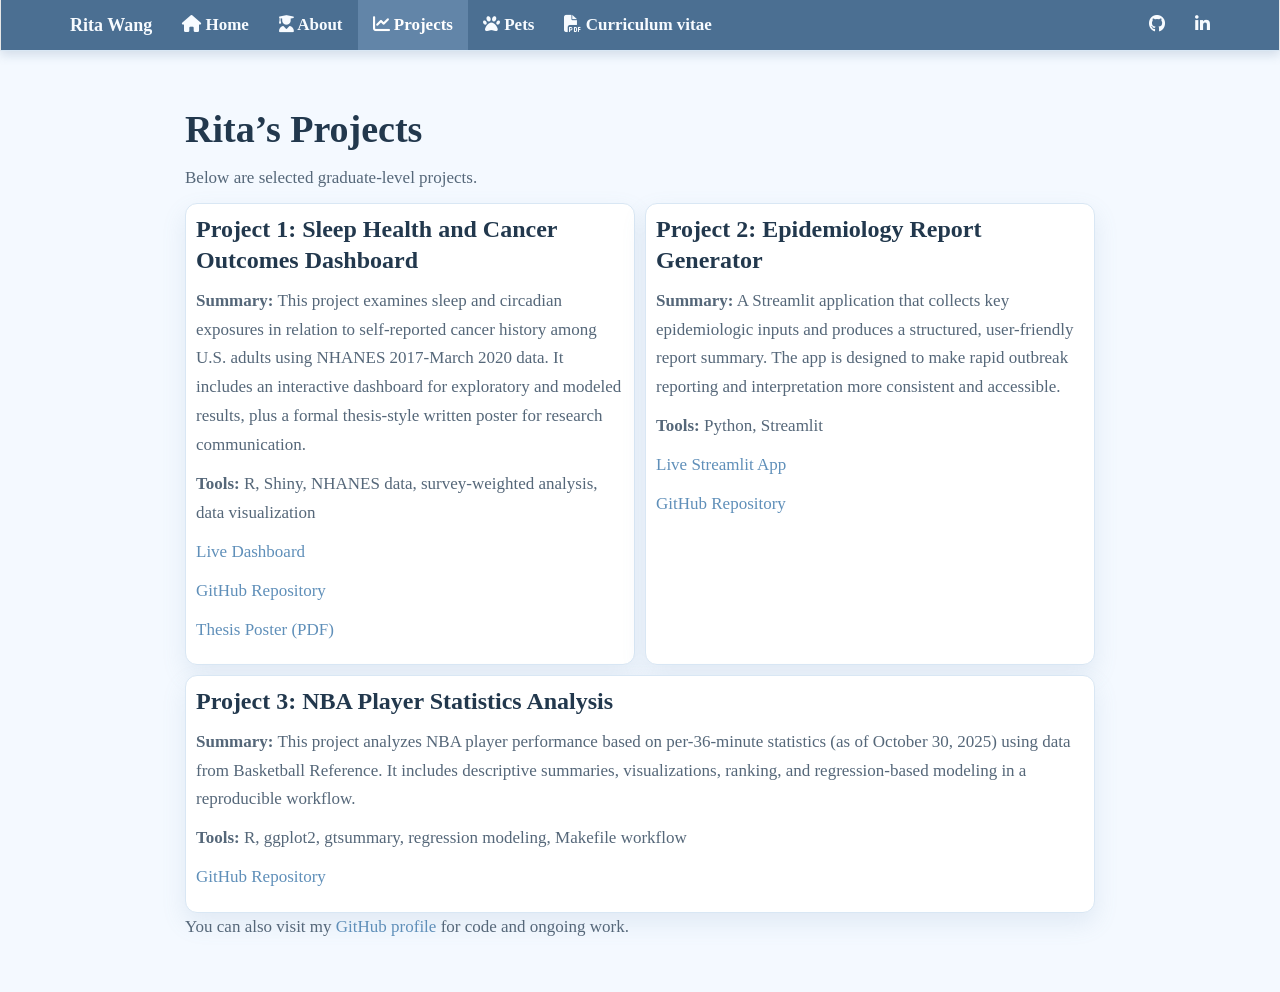
==== docs/projects.html @ 4a33305d "everything" ====
<!DOCTYPE html>

<html>

<head>

<meta charset="utf-8" />
<meta name="generator" content="pandoc" />
<meta http-equiv="X-UA-Compatible" content="IE=EDGE" />




<title>Rita’s Projects</title>

<script src="site_libs/header-attrs-2.31/header-attrs.js"></script>
<script src="site_libs/jquery-3.6.0/jquery-3.6.0.min.js"></script>
<meta name="viewport" content="width=device-width, initial-scale=1" />
<link href="site_libs/bootstrap-3.3.5/css/lumen.min.css" rel="stylesheet" />
<script src="site_libs/bootstrap-3.3.5/js/bootstrap.min.js"></script>
<script src="site_libs/bootstrap-3.3.5/shim/html5shiv.min.js"></script>
<script src="site_libs/bootstrap-3.3.5/shim/respond.min.js"></script>
<style>h1 {font-size: 34px;}
       h1.title {font-size: 38px;}
       h2 {font-size: 30px;}
       h3 {font-size: 24px;}
       h4 {font-size: 18px;}
       h5 {font-size: 16px;}
       h6 {font-size: 12px;}
       code {color: inherit; background-color: rgba(0, 0, 0, 0.04);}
       pre:not([class]) { background-color: white }</style>
<script src="site_libs/navigation-1.1/tabsets.js"></script>
<link href="site_libs/highlightjs-9.12.0/default.css" rel="stylesheet" />
<script src="site_libs/highlightjs-9.12.0/highlight.js"></script>
<link href="site_libs/font-awesome-6.5.2/css/all.min.css" rel="stylesheet" />
<link href="site_libs/font-awesome-6.5.2/css/v4-shims.min.css" rel="stylesheet" />
<link rel="icon" type="image/png" href="images/favicon.ico"/>

<style type="text/css">
  code{white-space: pre-wrap;}
  span.smallcaps{font-variant: small-caps;}
  span.underline{text-decoration: underline;}
  div.column{display: inline-block; vertical-align: top; width: 50%;}
  div.hanging-indent{margin-left: 1.5em; text-indent: -1.5em;}
  ul.task-list{list-style: none;}
    </style>

<style type="text/css">code{white-space: pre;}</style>
<script type="text/javascript">
if (window.hljs) {
  hljs.configure({languages: []});
  hljs.initHighlightingOnLoad();
  if (document.readyState && document.readyState === "complete") {
    window.setTimeout(function() { hljs.initHighlighting(); }, 0);
  }
}
</script>






<link rel="stylesheet" href="styles.css" type="text/css" />



<style type = "text/css">
.main-container {
  max-width: 940px;
  margin-left: auto;
  margin-right: auto;
}
img {
  max-width:100%;
}
.tabbed-pane {
  padding-top: 12px;
}
.html-widget {
  margin-bottom: 20px;
}
button.code-folding-btn:focus {
  outline: none;
}
summary {
  display: list-item;
}
details > summary > p:only-child {
  display: inline;
}
pre code {
  padding: 0;
}
</style>


<style type="text/css">
.dropdown-submenu {
  position: relative;
}
.dropdown-submenu>.dropdown-menu {
  top: 0;
  left: 100%;
  margin-top: -6px;
  margin-left: -1px;
  border-radius: 0 6px 6px 6px;
}
.dropdown-submenu:hover>.dropdown-menu {
  display: block;
}
.dropdown-submenu>a:after {
  display: block;
  content: " ";
  float: right;
  width: 0;
  height: 0;
  border-color: transparent;
  border-style: solid;
  border-width: 5px 0 5px 5px;
  border-left-color: #cccccc;
  margin-top: 5px;
  margin-right: -10px;
}
.dropdown-submenu:hover>a:after {
  border-left-color: #adb5bd;
}
.dropdown-submenu.pull-left {
  float: none;
}
.dropdown-submenu.pull-left>.dropdown-menu {
  left: -100%;
  margin-left: 10px;
  border-radius: 6px 0 6px 6px;
}
</style>

<script type="text/javascript">
// manage active state of menu based on current page
$(document).ready(function () {
  // active menu anchor
  href = window.location.pathname
  href = href.substr(href.lastIndexOf('/') + 1)
  if (href === "")
    href = "index.html";
  var menuAnchor = $('a[href="' + href + '"]');

  // mark the anchor link active (and if it's in a dropdown, also mark that active)
  var dropdown = menuAnchor.closest('li.dropdown');
  if (window.bootstrap) { // Bootstrap 4+
    menuAnchor.addClass('active');
    dropdown.find('> .dropdown-toggle').addClass('active');
  } else { // Bootstrap 3
    menuAnchor.parent().addClass('active');
    dropdown.addClass('active');
  }

  // Navbar adjustments
  var navHeight = $(".navbar").first().height() + 15;
  var style = document.createElement('style');
  var pt = "padding-top: " + navHeight + "px; ";
  var mt = "margin-top: -" + navHeight + "px; ";
  var css = "";
  // offset scroll position for anchor links (for fixed navbar)
  for (var i = 1; i <= 6; i++) {
    css += ".section h" + i + "{ " + pt + mt + "}\n";
  }
  style.innerHTML = "body {" + pt + "padding-bottom: 40px; }\n" + css;
  document.head.appendChild(style);
});
</script>

<!-- tabsets -->

<style type="text/css">
.tabset-dropdown > .nav-tabs {
  display: inline-table;
  max-height: 500px;
  min-height: 44px;
  overflow-y: auto;
  border: 1px solid #ddd;
  border-radius: 4px;
}

.tabset-dropdown > .nav-tabs > li.active:before, .tabset-dropdown > .nav-tabs.nav-tabs-open:before {
  content: "\e259";
  font-family: 'Glyphicons Halflings';
  display: inline-block;
  padding: 10px;
  border-right: 1px solid #ddd;
}

.tabset-dropdown > .nav-tabs.nav-tabs-open > li.active:before {
  content: "\e258";
  font-family: 'Glyphicons Halflings';
  border: none;
}

.tabset-dropdown > .nav-tabs > li.active {
  display: block;
}

.tabset-dropdown > .nav-tabs > li > a,
.tabset-dropdown > .nav-tabs > li > a:focus,
.tabset-dropdown > .nav-tabs > li > a:hover {
  border: none;
  display: inline-block;
  border-radius: 4px;
  background-color: transparent;
}

.tabset-dropdown > .nav-tabs.nav-tabs-open > li {
  display: block;
  float: none;
}

.tabset-dropdown > .nav-tabs > li {
  display: none;
}
</style>

<!-- code folding -->




</head>

<body>


<div class="container-fluid main-container">




<div class="navbar navbar-default  navbar-fixed-top" role="navigation">
  <div class="container">
    <div class="navbar-header">
      <button type="button" class="navbar-toggle collapsed" data-toggle="collapse" data-bs-toggle="collapse" data-target="#navbar" data-bs-target="#navbar">
        <span class="icon-bar"></span>
        <span class="icon-bar"></span>
        <span class="icon-bar"></span>
      </button>
      <a class="navbar-brand" href="index.html">Rita Wang</a>
    </div>
    <div id="navbar" class="navbar-collapse collapse">
      <ul class="nav navbar-nav">
        <li>
  <a href="index.html">
    <span class="fa fa-house"></span>
     
    Home
  </a>
</li>
<li>
  <a href="about.html">
    <span class="fa fa-user-graduate"></span>
     
    About
  </a>
</li>
<li>
  <a href="projects.html">
    <span class="fa fa-chart-line"></span>
     
    Projects
  </a>
</li>
<li>
  <a href="pets.html">
    <span class="fa fa-paw"></span>
     
    Pets
  </a>
</li>
<li>
  <a href="files/Resume.pdf">
    <span class="fa fa-file-pdf"></span>
     
    Curriculum vitae
  </a>
</li>
      </ul>
      <ul class="nav navbar-nav navbar-right">
        <li>
  <a href="https://github.com/ritawkward">
    <span class="fa fa-github"></span>
     
  </a>
</li>
<li>
  <a href="https://www.linkedin.com/in/tianran-wang-764908184/">
    <span class="fa fa-linkedin"></span>
     
  </a>
</li>
      </ul>
    </div><!--/.nav-collapse -->
  </div><!--/.container -->
</div><!--/.navbar -->

<div id="header">



<h1 class="title toc-ignore">Rita’s Projects</h1>

</div>


<p>Below are selected graduate-level projects.</p>
<div class="project-grid">
<div class="project-card">
<h3>
Project 1: Sleep Health and Cancer Outcomes Dashboard
</h3>
<p>
<strong>Summary:</strong> This project examines sleep and circadian
exposures in relation to self-reported cancer history among U.S. adults
using NHANES 2017-March 2020 data. It includes an interactive dashboard
for exploratory and modeled results, plus a formal thesis-style written
poster for research communication.
</p>
<p>
<strong>Tools:</strong> R, Shiny, NHANES data, survey-weighted analysis,
data visualization
</p>
<p>
<a href="https://ritawkward.shinyapps.io/data555-thesis-dashboard/" target="_blank">Live
Dashboard</a>
</p>
<p>
<a href="https://github.com/ritawkward/data555-thesis-shiny-dashboard" target="_blank">GitHub
Repository</a>
</p>
<p>
<a href="files/poster.pdf" target="_blank">Thesis Poster (PDF)</a>
</p>
</div>
<div class="project-card">
<h3>
Project 2: Epidemiology Report Generator
</h3>
<p>
<strong>Summary:</strong> A Streamlit application that collects key
epidemiologic inputs and produces a structured, user-friendly report
summary. The app is designed to make rapid outbreak reporting and
interpretation more consistent and accessible.
</p>
<p>
<strong>Tools:</strong> Python, Streamlit
</p>
<p>
<a href="https://rita-epidemiology-report.streamlit.app/" target="_blank">Live
Streamlit App</a>
</p>
<p>
<a href="https://github.com/ritawkward/BIOS584" target="_blank">GitHub
Repository</a>
</p>
</div>
<div class="project-card project-card-wide">
<h3>
Project 3: NBA Player Statistics Analysis
</h3>
<p>
<strong>Summary:</strong> This project analyzes NBA player performance
based on per-36-minute statistics (as of October 30, 2025) using data
from Basketball Reference. It includes descriptive summaries,
visualizations, ranking, and regression-based modeling in a reproducible
workflow.
</p>
<p>
<strong>Tools:</strong> R, ggplot2, gtsummary, regression modeling,
Makefile workflow
</p>
<p>
<a href="https://github.com/ritawkward/data550-midterm-project" target="_blank">GitHub
Repository</a>
</p>
</div>
</div>
<p>You can also visit my <a href="https://github.com/ritawkward">GitHub
profile</a> for code and ongoing work.</p>




</div>

<script>

// add bootstrap table styles to pandoc tables
function bootstrapStylePandocTables() {
  $('tr.odd').parent('tbody').parent('table').addClass('table table-condensed');
}
$(document).ready(function () {
  bootstrapStylePandocTables();
});


</script>

<!-- tabsets -->

<script>
$(document).ready(function () {
  window.buildTabsets("TOC");
});

$(document).ready(function () {
  $('.tabset-dropdown > .nav-tabs > li').click(function () {
    $(this).parent().toggleClass('nav-tabs-open');
  });
});
</script>

<!-- code folding -->


<!-- dynamically load mathjax for compatibility with self-contained -->
<script>
  (function () {
    var script = document.createElement("script");
    script.type = "text/javascript";
    script.src  = "https://mathjax.rstudio.com/latest/MathJax.js?config=TeX-AMS-MML_HTMLorMML";
    document.getElementsByTagName("head")[0].appendChild(script);
  })();
</script>

</body>
</html>
---- docs/site_libs/bootstrap-3.3.5/css/lumen.min.css ----
@font-face {
  font-family: 'Source Sans Pro';
  font-style: normal;
  font-weight: 300;
  src: url(fonts/SourceSansProLight.ttf) format('truetype');
}
@font-face {
  font-family: 'Source Sans Pro';
  font-style: normal;
  font-weight: 400;
  src: url(fonts/SourceSansPro.ttf) format('truetype');
}
@font-face {
  font-family: 'Source Sans Pro';
  font-style: normal;
  font-weight: 700;
  src: url(fonts/SourceSansProBold.ttf) format('truetype');
}

@font-face {
  font-family: 'Source Sans Pro';
  font-style: italic;
  font-weight: 400;
  src: url(fonts/SourceSansProItalic.ttf) format('truetype');
}

/*
 * bootswatch v3.3.6
 * Homepage: http://bootswatch.com
 * Copyright 2012-2015 Thomas Park
 * Licensed under MIT
 * Based on Bootstrap
*//*!
 * Bootstrap v3.3.6 (http://getbootstrap.com)
 * Copyright 2011-2015 Twitter, Inc.
 * Licensed under MIT (https://github.com/twbs/bootstrap/blob/master/LICENSE)
 *//*! normalize.css v3.0.3 | MIT License | github.com/necolas/normalize.css */html{font-family:sans-serif;-ms-text-size-adjust:100%;-webkit-text-size-adjust:100%}body{margin:0}article,aside,details,figcaption,figure,footer,header,hgroup,main,menu,nav,section,summary{display:block}audio,canvas,progress,video{display:inline-block;vertical-align:baseline}audio:not([controls]){display:none;height:0}[hidden],template{display:none}a{background-color:transparent}a:active,a:hover{outline:0}abbr[title]{border-bottom:1px dotted}b,strong{font-weight:bold}dfn{font-style:italic}h1{font-size:2em;margin:0.67em 0}mark{background:#ff0;color:#000}small{font-size:80%}sub,sup{font-size:75%;line-height:0;position:relative;vertical-align:baseline}sup{top:-0.5em}sub{bottom:-0.25em}img{border:0}svg:not(:root){overflow:hidden}figure{margin:1em 40px}hr{-webkit-box-sizing:content-box;-moz-box-sizing:content-box;box-sizing:content-box;height:0}pre{overflow:auto}code,kbd,pre,samp{font-family:monospace, monospace;font-size:1em}button,input,optgroup,select,textarea{color:inherit;font:inherit;margin:0}button{overflow:visible}button,select{text-transform:none}button,html input[type="button"],input[type="reset"],input[type="submit"]{-webkit-appearance:button;cursor:pointer}button[disabled],html input[disabled]{cursor:default}button::-moz-focus-inner,input::-moz-focus-inner{border:0;padding:0}input{line-height:normal}input[type="checkbox"],input[type="radio"]{-webkit-box-sizing:border-box;-moz-box-sizing:border-box;box-sizing:border-box;padding:0}input[type="number"]::-webkit-inner-spin-button,input[type="number"]::-webkit-outer-spin-button{height:auto}input[type="search"]{-webkit-appearance:textfield;-webkit-box-sizing:content-box;-moz-box-sizing:content-box;box-sizing:content-box}input[type="search"]::-webkit-search-cancel-button,input[type="search"]::-webkit-search-decoration{-webkit-appearance:none}fieldset{border:1px solid #c0c0c0;margin:0 2px;padding:0.35em 0.625em 0.75em}legend{border:0;padding:0}textarea{overflow:auto}optgroup{font-weight:bold}table{border-collapse:collapse;border-spacing:0}td,th{padding:0}/*! Source: https://github.com/h5bp/html5-boilerplate/blob/master/src/css/main.css */@media print{*,*:before,*:after{background:transparent !important;color:#000 !important;-webkit-box-shadow:none !important;box-shadow:none !important;text-shadow:none !important}a,a:visited{text-decoration:underline}a[href]:after{content:" (" attr(href) ")"}abbr[title]:after{content:" (" attr(title) ")"}a[href^="#"]:after,a[href^="javascript:"]:after{content:""}pre,blockquote{border:1px solid #999;page-break-inside:avoid}thead{display:table-header-group}tr,img{page-break-inside:avoid}img{max-width:100% !important}p,h2,h3{orphans:3;widows:3}h2,h3{page-break-after:avoid}.navbar{display:none}.btn>.caret,.dropup>.btn>.caret{border-top-color:#000 !important}.label{border:1px solid #000}.table{border-collapse:collapse !important}.table td,.table th{background-color:#fff !important}.table-bordered th,.table-bordered td{border:1px solid #ddd !important}}@font-face{font-family:'Glyphicons Halflings';src:url('../fonts/glyphicons-halflings-regular.eot');src:url('../fonts/glyphicons-halflings-regular.eot?#iefix') format('embedded-opentype'),url('../fonts/glyphicons-halflings-regular.woff') format('woff'),url('../fonts/glyphicons-halflings-regular.ttf') format('truetype'),url('../fonts/glyphicons-halflings-regular.svg#glyphicons_halflingsregular') format('svg')}.glyphicon{position:relative;top:1px;display:inline-block;font-family:'Glyphicons Halflings';font-style:normal;font-weight:normal;line-height:1;-webkit-font-smoothing:antialiased;-moz-osx-font-smoothing:grayscale}.glyphicon-asterisk:before{content:"\002a"}.glyphicon-plus:before{content:"\002b"}.glyphicon-euro:before,.glyphicon-eur:before{content:"\20ac"}.glyphicon-minus:before{content:"\2212"}.glyphicon-cloud:before{content:"\2601"}.glyphicon-envelope:before{content:"\2709"}.glyphicon-pencil:before{content:"\270f"}.glyphicon-glass:before{content:"\e001"}.glyphicon-music:before{content:"\e002"}.glyphicon-search:before{content:"\e003"}.glyphicon-heart:before{content:"\e005"}.glyphicon-star:before{content:"\e006"}.glyphicon-star-empty:before{content:"\e007"}.glyphicon-user:before{content:"\e008"}.glyphicon-film:before{content:"\e009"}.glyphicon-th-large:before{content:"\e010"}.glyphicon-th:before{content:"\e011"}.glyphicon-th-list:before{content:"\e012"}.glyphicon-ok:before{content:"\e013"}.glyphicon-remove:before{content:"\e014"}.glyphicon-zoom-in:before{content:"\e015"}.glyphicon-zoom-out:before{content:"\e016"}.glyphicon-off:before{content:"\e017"}.glyphicon-signal:before{content:"\e018"}.glyphicon-cog:before{content:"\e019"}.glyphicon-trash:before{content:"\e020"}.glyphicon-home:before{content:"\e021"}.glyphicon-file:before{content:"\e022"}.glyphicon-time:before{content:"\e023"}.glyphicon-road:before{content:"\e024"}.glyphicon-download-alt:before{content:"\e025"}.glyphicon-download:before{content:"\e026"}.glyphicon-upload:before{content:"\e027"}.glyphicon-inbox:before{content:"\e028"}.glyphicon-play-circle:before{content:"\e029"}.glyphicon-repeat:before{content:"\e030"}.glyphicon-refresh:before{content:"\e031"}.glyphicon-list-alt:before{content:"\e032"}.glyphicon-lock:before{content:"\e033"}.glyphicon-flag:before{content:"\e034"}.glyphicon-headphones:before{content:"\e035"}.glyphicon-volume-off:before{content:"\e036"}.glyphicon-volume-down:before{content:"\e037"}.glyphicon-volume-up:before{content:"\e038"}.glyphicon-qrcode:before{content:"\e039"}.glyphicon-barcode:before{content:"\e040"}.glyphicon-tag:before{content:"\e041"}.glyphicon-tags:before{content:"\e042"}.glyphicon-book:before{content:"\e043"}.glyphicon-bookmark:before{content:"\e044"}.glyphicon-print:before{content:"\e045"}.glyphicon-camera:before{content:"\e046"}.glyphicon-font:before{content:"\e047"}.glyphicon-bold:before{content:"\e048"}.glyphicon-italic:before{content:"\e049"}.glyphicon-text-height:before{content:"\e050"}.glyphicon-text-width:before{content:"\e051"}.glyphicon-align-left:before{content:"\e052"}.glyphicon-align-center:before{content:"\e053"}.glyphicon-align-right:before{content:"\e054"}.glyphicon-align-justify:before{content:"\e055"}.glyphicon-list:before{content:"\e056"}.glyphicon-indent-left:before{content:"\e057"}.glyphicon-indent-right:before{content:"\e058"}.glyphicon-facetime-video:before{content:"\e059"}.glyphicon-picture:before{content:"\e060"}.glyphicon-map-marker:before{content:"\e062"}.glyphicon-adjust:before{content:"\e063"}.glyphicon-tint:before{content:"\e064"}.glyphicon-edit:before{content:"\e065"}.glyphicon-share:before{content:"\e066"}.glyphicon-check:before{content:"\e067"}.glyphicon-move:before{content:"\e068"}.glyphicon-step-backward:before{content:"\e069"}.glyphicon-fast-backward:before{content:"\e070"}.glyphicon-backward:before{content:"\e071"}.glyphicon-play:before{content:"\e072"}.glyphicon-pause:before{content:"\e073"}.glyphicon-stop:before{content:"\e074"}.glyphicon-forward:before{content:"\e075"}.glyphicon-fast-forward:before{content:"\e076"}.glyphicon-step-forward:before{content:"\e077"}.glyphicon-eject:before{content:"\e078"}.glyphicon-chevron-left:before{content:"\e079"}.glyphicon-chevron-right:before{content:"\e080"}.glyphicon-plus-sign:before{content:"\e081"}.glyphicon-minus-sign:before{content:"\e082"}.glyphicon-remove-sign:before{content:"\e083"}.glyphicon-ok-sign:before{content:"\e084"}.glyphicon-question-sign:before{content:"\e085"}.glyphicon-info-sign:before{content:"\e086"}.glyphicon-screenshot:before{content:"\e087"}.glyphicon-remove-circle:before{content:"\e088"}.glyphicon-ok-circle:before{content:"\e089"}.glyphicon-ban-circle:before{content:"\e090"}.glyphicon-arrow-left:before{content:"\e091"}.glyphicon-arrow-right:before{content:"\e092"}.glyphicon-arrow-up:before{content:"\e093"}.glyphicon-arrow-down:before{content:"\e094"}.glyphicon-share-alt:before{content:"\e095"}.glyphicon-resize-full:before{content:"\e096"}.glyphicon-resize-small:before{content:"\e097"}.glyphicon-exclamation-sign:before{content:"\e101"}.glyphicon-gift:before{content:"\e102"}.glyphicon-leaf:before{content:"\e103"}.glyphicon-fire:before{content:"\e104"}.glyphicon-eye-open:before{content:"\e105"}.glyphicon-eye-close:before{content:"\e106"}.glyphicon-warning-sign:before{content:"\e107"}.glyphicon-plane:before{content:"\e108"}.glyphicon-calendar:before{content:"\e109"}.glyphicon-random:before{content:"\e110"}.glyphicon-comment:before{content:"\e111"}.glyphicon-magnet:before{content:"\e112"}.glyphicon-chevron-up:before{content:"\e113"}.glyphicon-chevron-down:before{content:"\e114"}.glyphicon-retweet:before{content:"\e115"}.glyphicon-shopping-cart:before{content:"\e116"}.glyphicon-folder-close:before{content:"\e117"}.glyphicon-folder-open:before{content:"\e118"}.glyphicon-resize-vertical:before{content:"\e119"}.glyphicon-resize-horizontal:before{content:"\e120"}.glyphicon-hdd:before{content:"\e121"}.glyphicon-bullhorn:before{content:"\e122"}.glyphicon-bell:before{content:"\e123"}.glyphicon-certificate:before{content:"\e124"}.glyphicon-thumbs-up:before{content:"\e125"}.glyphicon-thumbs-down:before{content:"\e126"}.glyphicon-hand-right:before{content:"\e127"}.glyphicon-hand-left:before{content:"\e128"}.glyphicon-hand-up:before{content:"\e129"}.glyphicon-hand-down:before{content:"\e130"}.glyphicon-circle-arrow-right:before{content:"\e131"}.glyphicon-circle-arrow-left:before{content:"\e132"}.glyphicon-circle-arrow-up:before{content:"\e133"}.glyphicon-circle-arrow-down:before{content:"\e134"}.glyphicon-globe:before{content:"\e135"}.glyphicon-wrench:before{content:"\e136"}.glyphicon-tasks:before{content:"\e137"}.glyphicon-filter:before{content:"\e138"}.glyphicon-briefcase:before{content:"\e139"}.glyphicon-fullscreen:before{content:"\e140"}.glyphicon-dashboard:before{content:"\e141"}.glyphicon-paperclip:before{content:"\e142"}.glyphicon-heart-empty:before{content:"\e143"}.glyphicon-link:before{content:"\e144"}.glyphicon-phone:before{content:"\e145"}.glyphicon-pushpin:before{content:"\e146"}.glyphicon-usd:before{content:"\e148"}.glyphicon-gbp:before{content:"\e149"}.glyphicon-sort:before{content:"\e150"}.glyphicon-sort-by-alphabet:before{content:"\e151"}.glyphicon-sort-by-alphabet-alt:before{content:"\e152"}.glyphicon-sort-by-order:before{content:"\e153"}.glyphicon-sort-by-order-alt:before{content:"\e154"}.glyphicon-sort-by-attributes:before{content:"\e155"}.glyphicon-sort-by-attributes-alt:before{content:"\e156"}.glyphicon-unchecked:before{content:"\e157"}.glyphicon-expand:before{content:"\e158"}.glyphicon-collapse-down:before{content:"\e159"}.glyphicon-collapse-up:before{content:"\e160"}.glyphicon-log-in:before{content:"\e161"}.glyphicon-flash:before{content:"\e162"}.glyphicon-log-out:before{content:"\e163"}.glyphicon-new-window:before{content:"\e164"}.glyphicon-record:before{content:"\e165"}.glyphicon-save:before{content:"\e166"}.glyphicon-open:before{content:"\e167"}.glyphicon-saved:before{content:"\e168"}.glyphicon-import:before{content:"\e169"}.glyphicon-export:before{content:"\e170"}.glyphicon-send:before{content:"\e171"}.glyphicon-floppy-disk:before{content:"\e172"}.glyphicon-floppy-saved:before{content:"\e173"}.glyphicon-floppy-remove:before{content:"\e174"}.glyphicon-floppy-save:before{content:"\e175"}.glyphicon-floppy-open:before{content:"\e176"}.glyphicon-credit-card:before{content:"\e177"}.glyphicon-transfer:before{content:"\e178"}.glyphicon-cutlery:before{content:"\e179"}.glyphicon-header:before{content:"\e180"}.glyphicon-compressed:before{content:"\e181"}.glyphicon-earphone:before{content:"\e182"}.glyphicon-phone-alt:before{content:"\e183"}.glyphicon-tower:before{content:"\e184"}.glyphicon-stats:before{content:"\e185"}.glyphicon-sd-video:before{content:"\e186"}.glyphicon-hd-video:before{content:"\e187"}.glyphicon-subtitles:before{content:"\e188"}.glyphicon-sound-stereo:before{content:"\e189"}.glyphicon-sound-dolby:before{content:"\e190"}.glyphicon-sound-5-1:before{content:"\e191"}.glyphicon-sound-6-1:before{content:"\e192"}.glyphicon-sound-7-1:before{content:"\e193"}.glyphicon-copyright-mark:before{content:"\e194"}.glyphicon-registration-mark:before{content:"\e195"}.glyphicon-cloud-download:before{content:"\e197"}.glyphicon-cloud-upload:before{content:"\e198"}.glyphicon-tree-conifer:before{content:"\e199"}.glyphicon-tree-deciduous:before{content:"\e200"}.glyphicon-cd:before{content:"\e201"}.glyphicon-save-file:before{content:"\e202"}.glyphicon-open-file:before{content:"\e203"}.glyphicon-level-up:before{content:"\e204"}.glyphicon-copy:before{content:"\e205"}.glyphicon-paste:before{content:"\e206"}.glyphicon-alert:before{content:"\e209"}.glyphicon-equalizer:before{content:"\e210"}.glyphicon-king:before{content:"\e211"}.glyphicon-queen:before{content:"\e212"}.glyphicon-pawn:before{content:"\e213"}.glyphicon-bishop:before{content:"\e214"}.glyphicon-knight:before{content:"\e215"}.glyphicon-baby-formula:before{content:"\e216"}.glyphicon-tent:before{content:"\26fa"}.glyphicon-blackboard:before{content:"\e218"}.glyphicon-bed:before{content:"\e219"}.glyphicon-apple:before{content:"\f8ff"}.glyphicon-erase:before{content:"\e221"}.glyphicon-hourglass:before{content:"\231b"}.glyphicon-lamp:before{content:"\e223"}.glyphicon-duplicate:before{content:"\e224"}.glyphicon-piggy-bank:before{content:"\e225"}.glyphicon-scissors:before{content:"\e226"}.glyphicon-bitcoin:before{content:"\e227"}.glyphicon-btc:before{content:"\e227"}.glyphicon-xbt:before{content:"\e227"}.glyphicon-yen:before{content:"\00a5"}.glyphicon-jpy:before{content:"\00a5"}.glyphicon-ruble:before{content:"\20bd"}.glyphicon-rub:before{content:"\20bd"}.glyphicon-scale:before{content:"\e230"}.glyphicon-ice-lolly:before{content:"\e231"}.glyphicon-ice-lolly-tasted:before{content:"\e232"}.glyphicon-education:before{content:"\e233"}.glyphicon-option-horizontal:before{content:"\e234"}.glyphicon-option-vertical:before{content:"\e235"}.glyphicon-menu-hamburger:before{content:"\e236"}.glyphicon-modal-window:before{content:"\e237"}.glyphicon-oil:before{content:"\e238"}.glyphicon-grain:before{content:"\e239"}.glyphicon-sunglasses:before{content:"\e240"}.glyphicon-text-size:before{content:"\e241"}.glyphicon-text-color:before{content:"\e242"}.glyphicon-text-background:before{content:"\e243"}.glyphicon-object-align-top:before{content:"\e244"}.glyphicon-object-align-bottom:before{content:"\e245"}.glyphicon-object-align-horizontal:before{content:"\e246"}.glyphicon-object-align-left:before{content:"\e247"}.glyphicon-object-align-vertical:before{content:"\e248"}.glyphicon-object-align-right:before{content:"\e249"}.glyphicon-triangle-right:before{content:"\e250"}.glyphicon-triangle-left:before{content:"\e251"}.glyphicon-triangle-bottom:before{content:"\e252"}.glyphicon-triangle-top:before{content:"\e253"}.glyphicon-console:before{content:"\e254"}.glyphicon-superscript:before{content:"\e255"}.glyphicon-subscript:before{content:"\e256"}.glyphicon-menu-left:before{content:"\e257"}.glyphicon-menu-right:before{content:"\e258"}.glyphicon-menu-down:before{content:"\e259"}.glyphicon-menu-up:before{content:"\e260"}*{-webkit-box-sizing:border-box;-moz-box-sizing:border-box;box-sizing:border-box}*:before,*:after{-webkit-box-sizing:border-box;-moz-box-sizing:border-box;box-sizing:border-box}html{font-size:10px;-webkit-tap-highlight-color:rgba(0,0,0,0)}body{font-family:"Source Sans Pro","Helvetica Neue",Helvetica,Arial,sans-serif;font-size:14px;line-height:1.42857143;color:#555555;background-color:#ffffff}input,button,select,textarea{font-family:inherit;font-size:inherit;line-height:inherit}a{color:#158cba;text-decoration:none}a:hover,a:focus{color:#158cba;text-decoration:underline}a:focus{outline:thin dotted;outline:5px auto -webkit-focus-ring-color;outline-offset:-2px}figure{margin:0}img{vertical-align:middle}.img-responsive,.thumbnail>img,.thumbnail a>img,.carousel-inner>.item>img,.carousel-inner>.item>a>img{display:block;max-width:100%;height:auto}.img-rounded{border-radius:5px}.img-thumbnail{padding:4px;line-height:1.42857143;background-color:#ffffff;border:1px solid #eeeeee;border-radius:4px;-webkit-transition:all .2s ease-in-out;-o-transition:all .2s ease-in-out;transition:all .2s ease-in-out;display:inline-block;max-width:100%;height:auto}.img-circle{border-radius:50%}hr{margin-top:20px;margin-bottom:20px;border:0;border-top:1px solid #eeeeee}.sr-only{position:absolute;width:1px;height:1px;margin:-1px;padding:0;overflow:hidden;clip:rect(0, 0, 0, 0);border:0}.sr-only-focusable:active,.sr-only-focusable:focus{position:static;width:auto;height:auto;margin:0;overflow:visible;clip:auto}[role="button"]{cursor:pointer}h1,h2,h3,h4,h5,h6,.h1,.h2,.h3,.h4,.h5,.h6{font-family:inherit;font-weight:400;line-height:1.1;color:#333333}h1 small,h2 small,h3 small,h4 small,h5 small,h6 small,.h1 small,.h2 small,.h3 small,.h4 small,.h5 small,.h6 small,h1 .small,h2 .small,h3 .small,h4 .small,h5 .small,h6 .small,.h1 .small,.h2 .small,.h3 .small,.h4 .small,.h5 .small,.h6 .small{font-weight:normal;line-height:1;color:#999999}h1,.h1,h2,.h2,h3,.h3{margin-top:20px;margin-bottom:10px}h1 small,.h1 small,h2 small,.h2 small,h3 small,.h3 small,h1 .small,.h1 .small,h2 .small,.h2 .small,h3 .small,.h3 .small{font-size:65%}h4,.h4,h5,.h5,h6,.h6{margin-top:10px;margin-bottom:10px}h4 small,.h4 small,h5 small,.h5 small,h6 small,.h6 small,h4 .small,.h4 .small,h5 .small,.h5 .small,h6 .small,.h6 .small{font-size:75%}h1,.h1{font-size:36px}h2,.h2{font-size:30px}h3,.h3{font-size:24px}h4,.h4{font-size:18px}h5,.h5{font-size:14px}h6,.h6{font-size:12px}p{margin:0 0 10px}.lead{margin-bottom:20px;font-size:16px;font-weight:300;line-height:1.4}@media (min-width:768px){.lead{font-size:21px}}small,.small{font-size:85%}mark,.mark{background-color:#ff851b;padding:.2em}.text-left{text-align:left}.text-right{text-align:right}.text-center{text-align:center}.text-justify{text-align:justify}.text-nowrap{white-space:nowrap}.text-lowercase{text-transform:lowercase}.text-uppercase{text-transform:uppercase}.text-capitalize{text-transform:capitalize}.text-muted{color:#999999}.text-primary{color:#158cba}a.text-primary:hover,a.text-primary:focus{color:#106a8c}.text-success{color:#ffffff}a.text-success:hover,a.text-success:focus{color:#e6e6e6}.text-info{color:#ffffff}a.text-info:hover,a.text-info:focus{color:#e6e6e6}.text-warning{color:#ffffff}a.text-warning:hover,a.text-warning:focus{color:#e6e6e6}.text-danger{color:#ffffff}a.text-danger:hover,a.text-danger:focus{color:#e6e6e6}.bg-primary{color:#fff;background-color:#158cba}a.bg-primary:hover,a.bg-primary:focus{background-color:#106a8c}.bg-success{background-color:#28b62c}a.bg-success:hover,a.bg-success:focus{background-color:#1f8c22}.bg-info{background-color:#75caeb}a.bg-info:hover,a.bg-info:focus{background-color:#48b9e5}.bg-warning{background-color:#ff851b}a.bg-warning:hover,a.bg-warning:focus{background-color:#e76b00}.bg-danger{background-color:#ff4136}a.bg-danger:hover,a.bg-danger:focus{background-color:#ff1103}.page-header{padding-bottom:9px;margin:40px 0 20px;border-bottom:1px solid #eeeeee}ul,ol{margin-top:0;margin-bottom:10px}ul ul,ol ul,ul ol,ol ol{margin-bottom:0}.list-unstyled{padding-left:0;list-style:none}.list-inline{padding-left:0;list-style:none;margin-left:-5px}.list-inline>li{display:inline-block;padding-left:5px;padding-right:5px}dl{margin-top:0;margin-bottom:20px}dt,dd{line-height:1.42857143}dt{font-weight:bold}dd{margin-left:0}@media (min-width:768px){.dl-horizontal dt{float:left;width:160px;clear:left;text-align:right;overflow:hidden;text-overflow:ellipsis;white-space:nowrap}.dl-horizontal dd{margin-left:180px}}abbr[title],abbr[data-original-title]{cursor:help;border-bottom:1px dotted #999999}.initialism{font-size:90%;text-transform:uppercase}blockquote{padding:10px 20px;margin:0 0 20px;font-size:17.5px;border-left:5px solid #eeeeee}blockquote p:last-child,blockquote ul:last-child,blockquote ol:last-child{margin-bottom:0}blockquote footer,blockquote small,blockquote .small{display:block;font-size:80%;line-height:1.42857143;color:#999999}blockquote footer:before,blockquote small:before,blockquote .small:before{content:'\2014 \00A0'}.blockquote-reverse,blockquote.pull-right{padding-right:15px;padding-left:0;border-right:5px solid #eeeeee;border-left:0;text-align:right}.blockquote-reverse footer:before,blockquote.pull-right footer:before,.blockquote-reverse small:before,blockquote.pull-right small:before,.blockquote-reverse .small:before,blockquote.pull-right .small:before{content:''}.blockquote-reverse footer:after,blockquote.pull-right footer:after,.blockquote-reverse small:after,blockquote.pull-right small:after,.blockquote-reverse .small:after,blockquote.pull-right .small:after{content:'\00A0 \2014'}address{margin-bottom:20px;font-style:normal;line-height:1.42857143}code,kbd,pre,samp{font-family:monospace}code{padding:2px 4px;font-size:90%;color:#c7254e;background-color:#f9f2f4;border-radius:4px}kbd{padding:2px 4px;font-size:90%;color:#ffffff;background-color:#333333;border-radius:2px;-webkit-box-shadow:inset 0 -1px 0 rgba(0,0,0,0.25);box-shadow:inset 0 -1px 0 rgba(0,0,0,0.25)}kbd kbd{padding:0;font-size:100%;font-weight:bold;-webkit-box-shadow:none;box-shadow:none}pre{display:block;padding:9.5px;margin:0 0 10px;font-size:13px;line-height:1.42857143;word-break:break-all;word-wrap:break-word;color:#333333;background-color:#f5f5f5;border:1px solid #cccccc;border-radius:4px}pre code{padding:0;font-size:inherit;color:inherit;white-space:pre-wrap;background-color:transparent;border-radius:0}.pre-scrollable{max-height:340px;overflow-y:scroll}.container{margin-right:auto;margin-left:auto;padding-left:15px;padding-right:15px}@media (min-width:768px){.container{width:750px}}@media (min-width:992px){.container{width:970px}}@media (min-width:1200px){.container{width:1170px}}.container-fluid{margin-right:auto;margin-left:auto;padding-left:15px;padding-right:15px}.row{margin-left:-15px;margin-right:-15px}.col-xs-1,.col-sm-1,.col-md-1,.col-lg-1,.col-xs-2,.col-sm-2,.col-md-2,.col-lg-2,.col-xs-3,.col-sm-3,.col-md-3,.col-lg-3,.col-xs-4,.col-sm-4,.col-md-4,.col-lg-4,.col-xs-5,.col-sm-5,.col-md-5,.col-lg-5,.col-xs-6,.col-sm-6,.col-md-6,.col-lg-6,.col-xs-7,.col-sm-7,.col-md-7,.col-lg-7,.col-xs-8,.col-sm-8,.col-md-8,.col-lg-8,.col-xs-9,.col-sm-9,.col-md-9,.col-lg-9,.col-xs-10,.col-sm-10,.col-md-10,.col-lg-10,.col-xs-11,.col-sm-11,.col-md-11,.col-lg-11,.col-xs-12,.col-sm-12,.col-md-12,.col-lg-12{position:relative;min-height:1px;padding-left:15px;padding-right:15px}.col-xs-1,.col-xs-2,.col-xs-3,.col-xs-4,.col-xs-5,.col-xs-6,.col-xs-7,.col-xs-8,.col-xs-9,.col-xs-10,.col-xs-11,.col-xs-12{float:left}.col-xs-12{width:100%}.col-xs-11{width:91.66666667%}.col-xs-10{width:83.33333333%}.col-xs-9{width:75%}.col-xs-8{width:66.66666667%}.col-xs-7{width:58.33333333%}.col-xs-6{width:50%}.col-xs-5{width:41.66666667%}.col-xs-4{width:33.33333333%}.col-xs-3{width:25%}.col-xs-2{width:16.66666667%}.col-xs-1{width:8.33333333%}.col-xs-pull-12{right:100%}.col-xs-pull-11{right:91.66666667%}.col-xs-pull-10{right:83.33333333%}.col-xs-pull-9{right:75%}.col-xs-pull-8{right:66.66666667%}.col-xs-pull-7{right:58.33333333%}.col-xs-pull-6{right:50%}.col-xs-pull-5{right:41.66666667%}.col-xs-pull-4{right:33.33333333%}.col-xs-pull-3{right:25%}.col-xs-pull-2{right:16.66666667%}.col-xs-pull-1{right:8.33333333%}.col-xs-pull-0{right:auto}.col-xs-push-12{left:100%}.col-xs-push-11{left:91.66666667%}.col-xs-push-10{left:83.33333333%}.col-xs-push-9{left:75%}.col-xs-push-8{left:66.66666667%}.col-xs-push-7{left:58.33333333%}.col-xs-push-6{left:50%}.col-xs-push-5{left:41.66666667%}.col-xs-push-4{left:33.33333333%}.col-xs-push-3{left:25%}.col-xs-push-2{left:16.66666667%}.col-xs-push-1{left:8.33333333%}.col-xs-push-0{left:auto}.col-xs-offset-12{margin-left:100%}.col-xs-offset-11{margin-left:91.66666667%}.col-xs-offset-10{margin-left:83.33333333%}.col-xs-offset-9{margin-left:75%}.col-xs-offset-8{margin-left:66.66666667%}.col-xs-offset-7{margin-left:58.33333333%}.col-xs-offset-6{margin-left:50%}.col-xs-offset-5{margin-left:41.66666667%}.col-xs-offset-4{margin-left:33.33333333%}.col-xs-offset-3{margin-left:25%}.col-xs-offset-2{margin-left:16.66666667%}.col-xs-offset-1{margin-left:8.33333333%}.col-xs-offset-0{margin-left:0%}@media (min-width:768px){.col-sm-1,.col-sm-2,.col-sm-3,.col-sm-4,.col-sm-5,.col-sm-6,.col-sm-7,.col-sm-8,.col-sm-9,.col-sm-10,.col-sm-11,.col-sm-12{float:left}.col-sm-12{width:100%}.col-sm-11{width:91.66666667%}.col-sm-10{width:83.33333333%}.col-sm-9{width:75%}.col-sm-8{width:66.66666667%}.col-sm-7{width:58.33333333%}.col-sm-6{width:50%}.col-sm-5{width:41.66666667%}.col-sm-4{width:33.33333333%}.col-sm-3{width:25%}.col-sm-2{width:16.66666667%}.col-sm-1{width:8.33333333%}.col-sm-pull-12{right:100%}.col-sm-pull-11{right:91.66666667%}.col-sm-pull-10{right:83.33333333%}.col-sm-pull-9{right:75%}.col-sm-pull-8{right:66.66666667%}.col-sm-pull-7{right:58.33333333%}.col-sm-pull-6{right:50%}.col-sm-pull-5{right:41.66666667%}.col-sm-pull-4{right:33.33333333%}.col-sm-pull-3{right:25%}.col-sm-pull-2{right:16.66666667%}.col-sm-pull-1{right:8.33333333%}.col-sm-pull-0{right:auto}.col-sm-push-12{left:100%}.col-sm-push-11{left:91.66666667%}.col-sm-push-10{left:83.33333333%}.col-sm-push-9{left:75%}.col-sm-push-8{left:66.66666667%}.col-sm-push-7{left:58.33333333%}.col-sm-push-6{left:50%}.col-sm-push-5{left:41.66666667%}.col-sm-push-4{left:33.33333333%}.col-sm-push-3{left:25%}.col-sm-push-2{left:16.66666667%}.col-sm-push-1{left:8.33333333%}.col-sm-push-0{left:auto}.col-sm-offset-12{margin-left:100%}.col-sm-offset-11{margin-left:91.66666667%}.col-sm-offset-10{margin-left:83.33333333%}.col-sm-offset-9{margin-left:75%}.col-sm-offset-8{margin-left:66.66666667%}.col-sm-offset-7{margin-left:58.33333333%}.col-sm-offset-6{margin-left:50%}.col-sm-offset-5{margin-left:41.66666667%}.col-sm-offset-4{margin-left:33.33333333%}.col-sm-offset-3{margin-left:25%}.col-sm-offset-2{margin-left:16.66666667%}.col-sm-offset-1{margin-left:8.33333333%}.col-sm-offset-0{margin-left:0%}}@media (min-width:992px){.col-md-1,.col-md-2,.col-md-3,.col-md-4,.col-md-5,.col-md-6,.col-md-7,.col-md-8,.col-md-9,.col-md-10,.col-md-11,.col-md-12{float:left}.col-md-12{width:100%}.col-md-11{width:91.66666667%}.col-md-10{width:83.33333333%}.col-md-9{width:75%}.col-md-8{width:66.66666667%}.col-md-7{width:58.33333333%}.col-md-6{width:50%}.col-md-5{width:41.66666667%}.col-md-4{width:33.33333333%}.col-md-3{width:25%}.col-md-2{width:16.66666667%}.col-md-1{width:8.33333333%}.col-md-pull-12{right:100%}.col-md-pull-11{right:91.66666667%}.col-md-pull-10{right:83.33333333%}.col-md-pull-9{right:75%}.col-md-pull-8{right:66.66666667%}.col-md-pull-7{right:58.33333333%}.col-md-pull-6{right:50%}.col-md-pull-5{right:41.66666667%}.col-md-pull-4{right:33.33333333%}.col-md-pull-3{right:25%}.col-md-pull-2{right:16.66666667%}.col-md-pull-1{right:8.33333333%}.col-md-pull-0{right:auto}.col-md-push-12{left:100%}.col-md-push-11{left:91.66666667%}.col-md-push-10{left:83.33333333%}.col-md-push-9{left:75%}.col-md-push-8{left:66.66666667%}.col-md-push-7{left:58.33333333%}.col-md-push-6{left:50%}.col-md-push-5{left:41.66666667%}.col-md-push-4{left:33.33333333%}.col-md-push-3{left:25%}.col-md-push-2{left:16.66666667%}.col-md-push-1{left:8.33333333%}.col-md-push-0{left:auto}.col-md-offset-12{margin-left:100%}.col-md-offset-11{margin-left:91.66666667%}.col-md-offset-10{margin-left:83.33333333%}.col-md-offset-9{margin-left:75%}.col-md-offset-8{margin-left:66.66666667%}.col-md-offset-7{margin-left:58.33333333%}.col-md-offset-6{margin-left:50%}.col-md-offset-5{margin-left:41.66666667%}.col-md-offset-4{margin-left:33.33333333%}.col-md-offset-3{margin-left:25%}.col-md-offset-2{margin-left:16.66666667%}.col-md-offset-1{margin-left:8.33333333%}.col-md-offset-0{margin-left:0%}}@media (min-width:1200px){.col-lg-1,.col-lg-2,.col-lg-3,.col-lg-4,.col-lg-5,.col-lg-6,.col-lg-7,.col-lg-8,.col-lg-9,.col-lg-10,.col-lg-11,.col-lg-12{float:left}.col-lg-12{width:100%}.col-lg-11{width:91.66666667%}.col-lg-10{width:83.33333333%}.col-lg-9{width:75%}.col-lg-8{width:66.66666667%}.col-lg-7{width:58.33333333%}.col-lg-6{width:50%}.col-lg-5{width:41.66666667%}.col-lg-4{width:33.33333333%}.col-lg-3{width:25%}.col-lg-2{width:16.66666667%}.col-lg-1{width:8.33333333%}.col-lg-pull-12{right:100%}.col-lg-pull-11{right:91.66666667%}.col-lg-pull-10{right:83.33333333%}.col-lg-pull-9{right:75%}.col-lg-pull-8{right:66.66666667%}.col-lg-pull-7{right:58.33333333%}.col-lg-pull-6{right:50%}.col-lg-pull-5{right:41.66666667%}.col-lg-pull-4{right:33.33333333%}.col-lg-pull-3{right:25%}.col-lg-pull-2{right:16.66666667%}.col-lg-pull-1{right:8.33333333%}.col-lg-pull-0{right:auto}.col-lg-push-12{left:100%}.col-lg-push-11{left:91.66666667%}.col-lg-push-10{left:83.33333333%}.col-lg-push-9{left:75%}.col-lg-push-8{left:66.66666667%}.col-lg-push-7{left:58.33333333%}.col-lg-push-6{left:50%}.col-lg-push-5{left:41.66666667%}.col-lg-push-4{left:33.33333333%}.col-lg-push-3{left:25%}.col-lg-push-2{left:16.66666667%}.col-lg-push-1{left:8.33333333%}.col-lg-push-0{left:auto}.col-lg-offset-12{margin-left:100%}.col-lg-offset-11{margin-left:91.66666667%}.col-lg-offset-10{margin-left:83.33333333%}.col-lg-offset-9{margin-left:75%}.col-lg-offset-8{margin-left:66.66666667%}.col-lg-offset-7{margin-left:58.33333333%}.col-lg-offset-6{margin-left:50%}.col-lg-offset-5{margin-left:41.66666667%}.col-lg-offset-4{margin-left:33.33333333%}.col-lg-offset-3{margin-left:25%}.col-lg-offset-2{margin-left:16.66666667%}.col-lg-offset-1{margin-left:8.33333333%}.col-lg-offset-0{margin-left:0%}}table{background-color:transparent}caption{padding-top:8px;padding-bottom:8px;color:#999999;text-align:left}th{}.table{width:100%;max-width:100%;margin-bottom:20px}.table>thead>tr>th,.table>tbody>tr>th,.table>tfoot>tr>th,.table>thead>tr>td,.table>tbody>tr>td,.table>tfoot>tr>td{padding:8px;line-height:1.42857143;vertical-align:top;border-top:1px solid #eeeeee}.table>thead>tr>th{vertical-align:bottom;border-bottom:2px solid #eeeeee}.table>caption+thead>tr:first-child>th,.table>colgroup+thead>tr:first-child>th,.table>thead:first-child>tr:first-child>th,.table>caption+thead>tr:first-child>td,.table>colgroup+thead>tr:first-child>td,.table>thead:first-child>tr:first-child>td{border-top:0}.table>tbody+tbody{border-top:2px solid #eeeeee}.table .table{background-color:#ffffff}.table-condensed>thead>tr>th,.table-condensed>tbody>tr>th,.table-condensed>tfoot>tr>th,.table-condensed>thead>tr>td,.table-condensed>tbody>tr>td,.table-condensed>tfoot>tr>td{padding:5px}.table-bordered{border:1px solid #eeeeee}.table-bordered>thead>tr>th,.table-bordered>tbody>tr>th,.table-bordered>tfoot>tr>th,.table-bordered>thead>tr>td,.table-bordered>tbody>tr>td,.table-bordered>tfoot>tr>td{border:1px solid #eeeeee}.table-bordered>thead>tr>th,.table-bordered>thead>tr>td{border-bottom-width:2px}.table-striped>tbody>tr:nth-of-type(odd){background-color:#f9f9f9}.table-hover>tbody>tr:hover{background-color:#f5f5f5}table col[class*="col-"]{position:static;float:none;display:table-column}table td[class*="col-"],table th[class*="col-"]{position:static;float:none;display:table-cell}.table>thead>tr>td.active,.table>tbody>tr>td.active,.table>tfoot>tr>td.active,.table>thead>tr>th.active,.table>tbody>tr>th.active,.table>tfoot>tr>th.active,.table>thead>tr.active>td,.table>tbody>tr.active>td,.table>tfoot>tr.active>td,.table>thead>tr.active>th,.table>tbody>tr.active>th,.table>tfoot>tr.active>th{background-color:#f5f5f5}.table-hover>tbody>tr>td.active:hover,.table-hover>tbody>tr>th.active:hover,.table-hover>tbody>tr.active:hover>td,.table-hover>tbody>tr:hover>.active,.table-hover>tbody>tr.active:hover>th{background-color:#e8e8e8}.table>thead>tr>td.success,.table>tbody>tr>td.success,.table>tfoot>tr>td.success,.table>thead>tr>th.success,.table>tbody>tr>th.success,.table>tfoot>tr>th.success,.table>thead>tr.success>td,.table>tbody>tr.success>td,.table>tfoot>tr.success>td,.table>thead>tr.success>th,.table>tbody>tr.success>th,.table>tfoot>tr.success>th{background-color:#28b62c}.table-hover>tbody>tr>td.success:hover,.table-hover>tbody>tr>th.success:hover,.table-hover>tbody>tr.success:hover>td,.table-hover>tbody>tr:hover>.success,.table-hover>tbody>tr.success:hover>th{background-color:#23a127}.table>thead>tr>td.info,.table>tbody>tr>td.info,.table>tfoot>tr>td.info,.table>thead>tr>th.info,.table>tbody>tr>th.info,.table>tfoot>tr>th.info,.table>thead>tr.info>td,.table>tbody>tr.info>td,.table>tfoot>tr.info>td,.table>thead>tr.info>th,.table>tbody>tr.info>th,.table>tfoot>tr.info>th{background-color:#75caeb}.table-hover>tbody>tr>td.info:hover,.table-hover>tbody>tr>th.info:hover,.table-hover>tbody>tr.info:hover>td,.table-hover>tbody>tr:hover>.info,.table-hover>tbody>tr.info:hover>th{background-color:#5fc1e8}.table>thead>tr>td.warning,.table>tbody>tr>td.warning,.table>tfoot>tr>td.warning,.table>thead>tr>th.warning,.table>tbody>tr>th.warning,.table>tfoot>tr>th.warning,.table>thead>tr.warning>td,.table>tbody>tr.warning>td,.table>tfoot>tr.warning>td,.table>thead>tr.warning>th,.table>tbody>tr.warning>th,.table>tfoot>tr.warning>th{background-color:#ff851b}.table-hover>tbody>tr>td.warning:hover,.table-hover>tbody>tr>th.warning:hover,.table-hover>tbody>tr.warning:hover>td,.table-hover>tbody>tr:hover>.warning,.table-hover>tbody>tr.warning:hover>th{background-color:#ff7701}.table>thead>tr>td.danger,.table>tbody>tr>td.danger,.table>tfoot>tr>td.danger,.table>thead>tr>th.danger,.table>tbody>tr>th.danger,.table>tfoot>tr>th.danger,.table>thead>tr.danger>td,.table>tbody>tr.danger>td,.table>tfoot>tr.danger>td,.table>thead>tr.danger>th,.table>tbody>tr.danger>th,.table>tfoot>tr.danger>th{background-color:#ff4136}.table-hover>tbody>tr>td.danger:hover,.table-hover>tbody>tr>th.danger:hover,.table-hover>tbody>tr.danger:hover>td,.table-hover>tbody>tr:hover>.danger,.table-hover>tbody>tr.danger:hover>th{background-color:#ff291c}.table-responsive{overflow-x:auto;min-height:0.01%}@media screen and (max-width:767px){.table-responsive{width:100%;margin-bottom:15px;overflow-y:hidden;-ms-overflow-style:-ms-autohiding-scrollbar;border:1px solid #eeeeee}.table-responsive>.table{margin-bottom:0}.table-responsive>.table>thead>tr>th,.table-responsive>.table>tbody>tr>th,.table-responsive>.table>tfoot>tr>th,.table-responsive>.table>thead>tr>td,.table-responsive>.table>tbody>tr>td,.table-responsive>.table>tfoot>tr>td{white-space:nowrap}.table-responsive>.table-bordered{border:0}.table-responsive>.table-bordered>thead>tr>th:first-child,.table-responsive>.table-bordered>tbody>tr>th:first-child,.table-responsive>.table-bordered>tfoot>tr>th:first-child,.table-responsive>.table-bordered>thead>tr>td:first-child,.table-responsive>.table-bordered>tbody>tr>td:first-child,.table-responsive>.table-bordered>tfoot>tr>td:first-child{border-left:0}.table-responsive>.table-bordered>thead>tr>th:last-child,.table-responsive>.table-bordered>tbody>tr>th:last-child,.table-responsive>.table-bordered>tfoot>tr>th:last-child,.table-responsive>.table-bordered>thead>tr>td:last-child,.table-responsive>.table-bordered>tbody>tr>td:last-child,.table-responsive>.table-bordered>tfoot>tr>td:last-child{border-right:0}.table-responsive>.table-bordered>tbody>tr:last-child>th,.table-responsive>.table-bordered>tfoot>tr:last-child>th,.table-responsive>.table-bordered>tbody>tr:last-child>td,.table-responsive>.table-bordered>tfoot>tr:last-child>td{border-bottom:0}}fieldset{padding:0;margin:0;border:0;min-width:0}legend{display:block;width:100%;padding:0;margin-bottom:20px;font-size:21px;line-height:inherit;color:#333333;border:0;border-bottom:1px solid #e5e5e5}label{display:inline-block;max-width:100%;margin-bottom:5px;font-weight:bold}input[type="search"]{-webkit-box-sizing:border-box;-moz-box-sizing:border-box;box-sizing:border-box}input[type="radio"],input[type="checkbox"]{margin:4px 0 0;margin-top:1px \9;line-height:normal}input[type="file"]{display:block}input[type="range"]{display:block;width:100%}select[multiple],select[size]{height:auto}input[type="file"]:focus,input[type="radio"]:focus,input[type="checkbox"]:focus{outline:thin dotted;outline:5px auto -webkit-focus-ring-color;outline-offset:-2px}output{display:block;padding-top:8px;font-size:14px;line-height:1.42857143;color:#555555}.form-control{display:block;width:100%;height:38px;padding:7px 12px;font-size:14px;line-height:1.42857143;color:#555555;background-color:#ffffff;background-image:none;border:1px solid #e7e7e7;border-radius:4px;-webkit-box-shadow:inset 0 1px 1px rgba(0,0,0,0.075);box-shadow:inset 0 1px 1px rgba(0,0,0,0.075);-webkit-transition:border-color ease-in-out .15s,-webkit-box-shadow ease-in-out .15s;-o-transition:border-color ease-in-out .15s,box-shadow ease-in-out .15s;transition:border-color ease-in-out .15s,box-shadow ease-in-out .15s}.form-control:focus{border-color:#66afe9;outline:0;-webkit-box-shadow:inset 0 1px 1px rgba(0,0,0,0.075),0 0 8px rgba(102,175,233,0.6);box-shadow:inset 0 1px 1px rgba(0,0,0,0.075),0 0 8px rgba(102,175,233,0.6)}.form-control::-moz-placeholder{color:#999999;opacity:1}.form-control:-ms-input-placeholder{color:#999999}.form-control::-webkit-input-placeholder{color:#999999}.form-control::-ms-expand{border:0;background-color:transparent}.form-control[disabled],.form-control[readonly],fieldset[disabled] .form-control{background-color:#eeeeee;opacity:1}.form-control[disabled],fieldset[disabled] .form-control{cursor:not-allowed}textarea.form-control{height:auto}input[type="search"]{-webkit-appearance:none}@media screen and (-webkit-min-device-pixel-ratio:0){input[type="date"].form-control,input[type="time"].form-control,input[type="datetime-local"].form-control,input[type="month"].form-control{line-height:38px}input[type="date"].input-sm,input[type="time"].input-sm,input[type="datetime-local"].input-sm,input[type="month"].input-sm,.input-group-sm input[type="date"],.input-group-sm input[type="time"],.input-group-sm input[type="datetime-local"],.input-group-sm input[type="month"]{line-height:28px}input[type="date"].input-lg,input[type="time"].input-lg,input[type="datetime-local"].input-lg,input[type="month"].input-lg,.input-group-lg input[type="date"],.input-group-lg input[type="time"],.input-group-lg input[type="datetime-local"],.input-group-lg input[type="month"]{line-height:52px}}.form-group{margin-bottom:15px}.radio,.checkbox{position:relative;display:block;margin-top:10px;margin-bottom:10px}.radio label,.checkbox label{min-height:20px;padding-left:20px;margin-bottom:0;font-weight:normal;cursor:pointer}.radio input[type="radio"],.radio-inline input[type="radio"],.checkbox input[type="checkbox"],.checkbox-inline input[type="checkbox"]{position:absolute;margin-left:-20px;margin-top:4px \9}.radio+.radio,.checkbox+.checkbox{margin-top:-5px}.radio-inline,.checkbox-inline{position:relative;display:inline-block;padding-left:20px;margin-bottom:0;vertical-align:middle;font-weight:normal;cursor:pointer}.radio-inline+.radio-inline,.checkbox-inline+.checkbox-inline{margin-top:0;margin-left:10px}input[type="radio"][disabled],input[type="checkbox"][disabled],input[type="radio"].disabled,input[type="checkbox"].disabled,fieldset[disabled] input[type="radio"],fieldset[disabled] input[type="checkbox"]{cursor:not-allowed}.radio-inline.disabled,.checkbox-inline.disabled,fieldset[disabled] .radio-inline,fieldset[disabled] .checkbox-inline{cursor:not-allowed}.radio.disabled label,.checkbox.disabled label,fieldset[disabled] .radio label,fieldset[disabled] .checkbox label{cursor:not-allowed}.form-control-static{padding-top:8px;padding-bottom:8px;margin-bottom:0;min-height:34px}.form-control-static.input-lg,.form-control-static.input-sm{padding-left:0;padding-right:0}.input-sm{height:28px;padding:4px 10px;font-size:12px;line-height:1.5;border-radius:2px}select.input-sm{height:28px;line-height:28px}textarea.input-sm,select[multiple].input-sm{height:auto}.form-group-sm .form-control{height:28px;padding:4px 10px;font-size:12px;line-height:1.5;border-radius:2px}.form-group-sm select.form-control{height:28px;line-height:28px}.form-group-sm textarea.form-control,.form-group-sm select[multiple].form-control{height:auto}.form-group-sm .form-control-static{height:28px;min-height:32px;padding:5px 10px;font-size:12px;line-height:1.5}.input-lg{height:52px;padding:13px 16px;font-size:18px;line-height:1.3333333;border-radius:5px}select.input-lg{height:52px;line-height:52px}textarea.input-lg,select[multiple].input-lg{height:auto}.form-group-lg .form-control{height:52px;padding:13px 16px;font-size:18px;line-height:1.3333333;border-radius:5px}.form-group-lg select.form-control{height:52px;line-height:52px}.form-group-lg textarea.form-control,.form-group-lg select[multiple].form-control{height:auto}.form-group-lg .form-control-static{height:52px;min-height:38px;padding:14px 16px;font-size:18px;line-height:1.3333333}.has-feedback{position:relative}.has-feedback .form-control{padding-right:47.5px}.form-control-feedback{position:absolute;top:0;right:0;z-index:2;display:block;width:38px;height:38px;line-height:38px;text-align:center;pointer-events:none}.input-lg+.form-control-feedback,.input-group-lg+.form-control-feedback,.form-group-lg .form-control+.form-control-feedback{width:52px;height:52px;line-height:52px}.input-sm+.form-control-feedback,.input-group-sm+.form-control-feedback,.form-group-sm .form-control+.form-control-feedback{width:28px;height:28px;line-height:28px}.has-success .help-block,.has-success .control-label,.has-success .radio,.has-success .checkbox,.has-success .radio-inline,.has-success .checkbox-inline,.has-success.radio label,.has-success.checkbox label,.has-success.radio-inline label,.has-success.checkbox-inline label{color:#ffffff}.has-success .form-control{border-color:#ffffff;-webkit-box-shadow:inset 0 1px 1px rgba(0,0,0,0.075);box-shadow:inset 0 1px 1px rgba(0,0,0,0.075)}.has-success .form-control:focus{border-color:#e6e6e6;-webkit-box-shadow:inset 0 1px 1px rgba(0,0,0,0.075),0 0 6px #fff;box-shadow:inset 0 1px 1px rgba(0,0,0,0.075),0 0 6px #fff}.has-success .input-group-addon{color:#ffffff;border-color:#ffffff;background-color:#28b62c}.has-success .form-control-feedback{color:#ffffff}.has-warning .help-block,.has-warning .control-label,.has-warning .radio,.has-warning .checkbox,.has-warning .radio-inline,.has-warning .checkbox-inline,.has-warning.radio label,.has-warning.checkbox label,.has-warning.radio-inline label,.has-warning.checkbox-inline label{color:#ffffff}.has-warning .form-control{border-color:#ffffff;-webkit-box-shadow:inset 0 1px 1px rgba(0,0,0,0.075);box-shadow:inset 0 1px 1px rgba(0,0,0,0.075)}.has-warning .form-control:focus{border-color:#e6e6e6;-webkit-box-shadow:inset 0 1px 1px rgba(0,0,0,0.075),0 0 6px #fff;box-shadow:inset 0 1px 1px rgba(0,0,0,0.075),0 0 6px #fff}.has-warning .input-group-addon{color:#ffffff;border-color:#ffffff;background-color:#ff851b}.has-warning .form-control-feedback{color:#ffffff}.has-error .help-block,.has-error .control-label,.has-error .radio,.has-error .checkbox,.has-error .radio-inline,.has-error .checkbox-inline,.has-error.radio label,.has-error.checkbox label,.has-error.radio-inline label,.has-error.checkbox-inline label{color:#ffffff}.has-error .form-control{border-color:#ffffff;-webkit-box-shadow:inset 0 1px 1px rgba(0,0,0,0.075);box-shadow:inset 0 1px 1px rgba(0,0,0,0.075)}.has-error .form-control:focus{border-color:#e6e6e6;-webkit-box-shadow:inset 0 1px 1px rgba(0,0,0,0.075),0 0 6px #fff;box-shadow:inset 0 1px 1px rgba(0,0,0,0.075),0 0 6px #fff}.has-error .input-group-addon{color:#ffffff;border-color:#ffffff;background-color:#ff4136}.has-error .form-control-feedback{color:#ffffff}.has-feedback label~.form-control-feedback{top:25px}.has-feedback label.sr-only~.form-control-feedback{top:0}.help-block{display:block;margin-top:5px;margin-bottom:10px;color:#959595}@media (min-width:768px){.form-inline .form-group{display:inline-block;margin-bottom:0;vertical-align:middle}.form-inline .form-control{display:inline-block;width:auto;vertical-align:middle}.form-inline .form-control-static{display:inline-block}.form-inline .input-group{display:inline-table;vertical-align:middle}.form-inline .input-group .input-group-addon,.form-inline .input-group .input-group-btn,.form-inline .input-group .form-control{width:auto}.form-inline .input-group>.form-control{width:100%}.form-inline .control-label{margin-bottom:0;vertical-align:middle}.form-inline .radio,.form-inline .checkbox{display:inline-block;margin-top:0;margin-bottom:0;vertical-align:middle}.form-inline .radio label,.form-inline .checkbox label{padding-left:0}.form-inline .radio input[type="radio"],.form-inline .checkbox input[type="checkbox"]{position:relative;margin-left:0}.form-inline .has-feedback .form-control-feedback{top:0}}.form-horizontal .radio,.form-horizontal .checkbox,.form-horizontal .radio-inline,.form-horizontal .checkbox-inline{margin-top:0;margin-bottom:0;padding-top:8px}.form-horizontal .radio,.form-horizontal .checkbox{min-height:28px}.form-horizontal .form-group{margin-left:-15px;margin-right:-15px}@media (min-width:768px){.form-horizontal .control-label{text-align:right;margin-bottom:0;padding-top:8px}}.form-horizontal .has-feedback .form-control-feedback{right:15px}@media (min-width:768px){.form-horizontal .form-group-lg .control-label{padding-top:14px;font-size:18px}}@media (min-width:768px){.form-horizontal .form-group-sm .control-label{padding-top:5px;font-size:12px}}.btn{display:inline-block;margin-bottom:0;font-weight:normal;text-align:center;vertical-align:middle;-ms-touch-action:manipulation;touch-action:manipulation;cursor:pointer;background-image:none;border:1px solid transparent;white-space:nowrap;padding:7px 12px;font-size:14px;line-height:1.42857143;border-radius:4px;-webkit-user-select:none;-moz-user-select:none;-ms-user-select:none;user-select:none}.btn:focus,.btn:active:focus,.btn.active:focus,.btn.focus,.btn:active.focus,.btn.active.focus{outline:thin dotted;outline:5px auto -webkit-focus-ring-color;outline-offset:-2px}.btn:hover,.btn:focus,.btn.focus{color:#555555;text-decoration:none}.btn:active,.btn.active{outline:0;background-image:none;-webkit-box-shadow:inset 0 3px 5px rgba(0,0,0,0.125);box-shadow:inset 0 3px 5px rgba(0,0,0,0.125)}.btn.disabled,.btn[disabled],fieldset[disabled] .btn{cursor:not-allowed;opacity:0.65;filter:alpha(opacity=65);-webkit-box-shadow:none;box-shadow:none}a.btn.disabled,fieldset[disabled] a.btn{pointer-events:none}.btn-default{color:#555555;background-color:#eeeeee;border-color:#e2e2e2}.btn-default:focus,.btn-default.focus{color:#555555;background-color:#d5d5d5;border-color:#a2a2a2}.btn-default:hover{color:#555555;background-color:#d5d5d5;border-color:#c3c3c3}.btn-default:active,.btn-default.active,.open>.dropdown-toggle.btn-default{color:#555555;background-color:#d5d5d5;border-color:#c3c3c3}.btn-default:active:hover,.btn-default.active:hover,.open>.dropdown-toggle.btn-default:hover,.btn-default:active:focus,.btn-default.active:focus,.open>.dropdown-toggle.btn-default:focus,.btn-default:active.focus,.btn-default.active.focus,.open>.dropdown-toggle.btn-default.focus{color:#555555;background-color:#c3c3c3;border-color:#a2a2a2}.btn-default:active,.btn-default.active,.open>.dropdown-toggle.btn-default{background-image:none}.btn-default.disabled:hover,.btn-default[disabled]:hover,fieldset[disabled] .btn-default:hover,.btn-default.disabled:focus,.btn-default[disabled]:focus,fieldset[disabled] .btn-default:focus,.btn-default.disabled.focus,.btn-default[disabled].focus,fieldset[disabled] .btn-default.focus{background-color:#eeeeee;border-color:#e2e2e2}.btn-default .badge{color:#eeeeee;background-color:#555555}.btn-primary{color:#ffffff;background-color:#158cba;border-color:#127ba3}.btn-primary:focus,.btn-primary.focus{color:#ffffff;background-color:#106a8c;border-color:#052531}.btn-primary:hover{color:#ffffff;background-color:#106a8c;border-color:#0c516c}.btn-primary:active,.btn-primary.active,.open>.dropdown-toggle.btn-primary{color:#ffffff;background-color:#106a8c;border-color:#0c516c}.btn-primary:active:hover,.btn-primary.active:hover,.open>.dropdown-toggle.btn-primary:hover,.btn-primary:active:focus,.btn-primary.active:focus,.open>.dropdown-toggle.btn-primary:focus,.btn-primary:active.focus,.btn-primary.active.focus,.open>.dropdown-toggle.btn-primary.focus{color:#ffffff;background-color:#0c516c;border-color:#052531}.btn-primary:active,.btn-primary.active,.open>.dropdown-toggle.btn-primary{background-image:none}.btn-primary.disabled:hover,.btn-primary[disabled]:hover,fieldset[disabled] .btn-primary:hover,.btn-primary.disabled:focus,.btn-primary[disabled]:focus,fieldset[disabled] .btn-primary:focus,.btn-primary.disabled.focus,.btn-primary[disabled].focus,fieldset[disabled] .btn-primary.focus{background-color:#158cba;border-color:#127ba3}.btn-primary .badge{color:#158cba;background-color:#ffffff}.btn-success{color:#ffffff;background-color:#28b62c;border-color:#23a127}.btn-success:focus,.btn-success.focus{color:#ffffff;background-color:#1f8c22;border-color:#0c390e}.btn-success:hover{color:#ffffff;background-color:#1f8c22;border-color:#186f1b}.btn-success:active,.btn-success.active,.open>.dropdown-toggle.btn-success{color:#ffffff;background-color:#1f8c22;border-color:#186f1b}.btn-success:active:hover,.btn-success.active:hover,.open>.dropdown-toggle.btn-success:hover,.btn-success:active:focus,.btn-success.active:focus,.open>.dropdown-toggle.btn-success:focus,.btn-success:active.focus,.btn-success.active.focus,.open>.dropdown-toggle.btn-success.focus{color:#ffffff;background-color:#186f1b;border-color:#0c390e}.btn-success:active,.btn-success.active,.open>.dropdown-toggle.btn-success{background-image:none}.btn-success.disabled:hover,.btn-success[disabled]:hover,fieldset[disabled] .btn-success:hover,.btn-success.disabled:focus,.btn-success[disabled]:focus,fieldset[disabled] .btn-success:focus,.btn-success.disabled.focus,.btn-success[disabled].focus,fieldset[disabled] .btn-success.focus{background-color:#28b62c;border-color:#23a127}.btn-success .badge{color:#28b62c;background-color:#ffffff}.btn-info{color:#ffffff;background-color:#75caeb;border-color:#5fc1e8}.btn-info:focus,.btn-info.focus{color:#ffffff;background-color:#48b9e5;border-color:#1984ae}.btn-info:hover{color:#ffffff;background-color:#48b9e5;border-color:#29ade0}.btn-info:active,.btn-info.active,.open>.dropdown-toggle.btn-info{color:#ffffff;background-color:#48b9e5;border-color:#29ade0}.btn-info:active:hover,.btn-info.active:hover,.open>.dropdown-toggle.btn-info:hover,.btn-info:active:focus,.btn-info.active:focus,.open>.dropdown-toggle.btn-info:focus,.btn-info:active.focus,.btn-info.active.focus,.open>.dropdown-toggle.btn-info.focus{color:#ffffff;background-color:#29ade0;border-color:#1984ae}.btn-info:active,.btn-info.active,.open>.dropdown-toggle.btn-info{background-image:none}.btn-info.disabled:hover,.btn-info[disabled]:hover,fieldset[disabled] .btn-info:hover,.btn-info.disabled:focus,.btn-info[disabled]:focus,fieldset[disabled] .btn-info:focus,.btn-info.disabled.focus,.btn-info[disabled].focus,fieldset[disabled] .btn-info.focus{background-color:#75caeb;border-color:#5fc1e8}.btn-info .badge{color:#75caeb;background-color:#ffffff}.btn-warning{color:#ffffff;background-color:#ff851b;border-color:#ff7701}.btn-warning:focus,.btn-warning.focus{color:#ffffff;background-color:#e76b00;border-color:#813c00}.btn-warning:hover{color:#ffffff;background-color:#e76b00;border-color:#c35b00}.btn-warning:active,.btn-warning.active,.open>.dropdown-toggle.btn-warning{color:#ffffff;background-color:#e76b00;border-color:#c35b00}.btn-warning:active:hover,.btn-warning.active:hover,.open>.dropdown-toggle.btn-warning:hover,.btn-warning:active:focus,.btn-warning.active:focus,.open>.dropdown-toggle.btn-warning:focus,.btn-warning:active.focus,.btn-warning.active.focus,.open>.dropdown-toggle.btn-warning.focus{color:#ffffff;background-color:#c35b00;border-color:#813c00}.btn-warning:active,.btn-warning.active,.open>.dropdown-toggle.btn-warning{background-image:none}.btn-warning.disabled:hover,.btn-warning[disabled]:hover,fieldset[disabled] .btn-warning:hover,.btn-warning.disabled:focus,.btn-warning[disabled]:focus,fieldset[disabled] .btn-warning:focus,.btn-warning.disabled.focus,.btn-warning[disabled].focus,fieldset[disabled] .btn-warning.focus{background-color:#ff851b;border-color:#ff7701}.btn-warning .badge{color:#ff851b;background-color:#ffffff}.btn-danger{color:#ffffff;background-color:#ff4136;border-color:#ff291c}.btn-danger:focus,.btn-danger.focus{color:#ffffff;background-color:#ff1103;border-color:#9c0900}.btn-danger:hover{color:#ffffff;background-color:#ff1103;border-color:#de0c00}.btn-danger:active,.btn-danger.active,.open>.dropdown-toggle.btn-danger{color:#ffffff;background-color:#ff1103;border-color:#de0c00}.btn-danger:active:hover,.btn-danger.active:hover,.open>.dropdown-toggle.btn-danger:hover,.btn-danger:active:focus,.btn-danger.active:focus,.open>.dropdown-toggle.btn-danger:focus,.btn-danger:active.focus,.btn-danger.active.focus,.open>.dropdown-toggle.btn-danger.focus{color:#ffffff;background-color:#de0c00;border-color:#9c0900}.btn-danger:active,.btn-danger.active,.open>.dropdown-toggle.btn-danger{background-image:none}.btn-danger.disabled:hover,.btn-danger[disabled]:hover,fieldset[disabled] .btn-danger:hover,.btn-danger.disabled:focus,.btn-danger[disabled]:focus,fieldset[disabled] .btn-danger:focus,.btn-danger.disabled.focus,.btn-danger[disabled].focus,fieldset[disabled] .btn-danger.focus{background-color:#ff4136;border-color:#ff291c}.btn-danger .badge{color:#ff4136;background-color:#ffffff}.btn-link{color:#158cba;font-weight:normal;border-radius:0}.btn-link,.btn-link:active,.btn-link.active,.btn-link[disabled],fieldset[disabled] .btn-link{background-color:transparent;-webkit-box-shadow:none;box-shadow:none}.btn-link,.btn-link:hover,.btn-link:focus,.btn-link:active{border-color:transparent}.btn-link:hover,.btn-link:focus{color:#158cba;text-decoration:underline;background-color:transparent}.btn-link[disabled]:hover,fieldset[disabled] .btn-link:hover,.btn-link[disabled]:focus,fieldset[disabled] .btn-link:focus{color:#999999;text-decoration:none}.btn-lg,.btn-group-lg>.btn{padding:13px 16px;font-size:18px;line-height:1.3333333;border-radius:5px}.btn-sm,.btn-group-sm>.btn{padding:4px 10px;font-size:12px;line-height:1.5;border-radius:2px}.btn-xs,.btn-group-xs>.btn{padding:1px 5px;font-size:12px;line-height:1.5;border-radius:2px}.btn-block{display:block;width:100%}.btn-block+.btn-block{margin-top:5px}input[type="submit"].btn-block,input[type="reset"].btn-block,input[type="button"].btn-block{width:100%}.fade{opacity:0;-webkit-transition:opacity 0.15s linear;-o-transition:opacity 0.15s linear;transition:opacity 0.15s linear}.fade.in{opacity:1}.collapse{display:none}.collapse.in{display:block}tr.collapse.in{display:table-row}tbody.collapse.in{display:table-row-group}.collapsing{position:relative;height:0;overflow:hidden;-webkit-transition-property:height, visibility;-o-transition-property:height, visibility;transition-property:height, visibility;-webkit-transition-duration:0.35s;-o-transition-duration:0.35s;transition-duration:0.35s;-webkit-transition-timing-function:ease;-o-transition-timing-function:ease;transition-timing-function:ease}.caret{display:inline-block;width:0;height:0;margin-left:2px;vertical-align:middle;border-top:4px dashed;border-top:4px solid \9;border-right:4px solid transparent;border-left:4px solid transparent}.dropup,.dropdown{position:relative}.dropdown-toggle:focus{outline:0}.dropdown-menu{position:absolute;top:100%;left:0;z-index:1000;display:none;float:left;min-width:160px;padding:5px 0;margin:2px 0 0;list-style:none;font-size:14px;text-align:left;background-color:#ffffff;border:1px solid #cccccc;border:1px solid #e7e7e7;border-radius:4px;-webkit-box-shadow:0 6px 12px rgba(0,0,0,0.175);box-shadow:0 6px 12px rgba(0,0,0,0.175);-webkit-background-clip:padding-box;background-clip:padding-box}.dropdown-menu.pull-right{right:0;left:auto}.dropdown-menu .divider{height:1px;margin:9px 0;overflow:hidden;background-color:#eeeeee}.dropdown-menu>li>a{display:block;padding:3px 20px;clear:both;font-weight:normal;line-height:1.42857143;color:#999999;white-space:nowrap}.dropdown-menu>li>a:hover,.dropdown-menu>li>a:focus{text-decoration:none;color:#333333;background-color:transparent}.dropdown-menu>.active>a,.dropdown-menu>.active>a:hover,.dropdown-menu>.active>a:focus{color:#ffffff;text-decoration:none;outline:0;background-color:#158cba}.dropdown-menu>.disabled>a,.dropdown-menu>.disabled>a:hover,.dropdown-menu>.disabled>a:focus{color:#eeeeee}.dropdown-menu>.disabled>a:hover,.dropdown-menu>.disabled>a:focus{text-decoration:none;background-color:transparent;background-image:none;filter:progid:DXImageTransform.Microsoft.gradient(enabled=false);cursor:not-allowed}.open>.dropdown-menu{display:block}.open>a{outline:0}.dropdown-menu-right{left:auto;right:0}.dropdown-menu-left{left:0;right:auto}.dropdown-header{display:block;padding:3px 20px;font-size:12px;line-height:1.42857143;color:#999999;white-space:nowrap}.dropdown-backdrop{position:fixed;left:0;right:0;bottom:0;top:0;z-index:990}.pull-right>.dropdown-menu{right:0;left:auto}.dropup .caret,.navbar-fixed-bottom .dropdown .caret{border-top:0;border-bottom:4px dashed;border-bottom:4px solid \9;content:""}.dropup .dropdown-menu,.navbar-fixed-bottom .dropdown .dropdown-menu{top:auto;bottom:100%;margin-bottom:2px}@media (min-width:768px){.navbar-right .dropdown-menu{left:auto;right:0}.navbar-right .dropdown-menu-left{left:0;right:auto}}.btn-group,.btn-group-vertical{position:relative;display:inline-block;vertical-align:middle}.btn-group>.btn,.btn-group-vertical>.btn{position:relative;float:left}.btn-group>.btn:hover,.btn-group-vertical>.btn:hover,.btn-group>.btn:focus,.btn-group-vertical>.btn:focus,.btn-group>.btn:active,.btn-group-vertical>.btn:active,.btn-group>.btn.active,.btn-group-vertical>.btn.active{z-index:2}.btn-group .btn+.btn,.btn-group .btn+.btn-group,.btn-group .btn-group+.btn,.btn-group .btn-group+.btn-group{margin-left:-1px}.btn-toolbar{margin-left:-5px}.btn-toolbar .btn,.btn-toolbar .btn-group,.btn-toolbar .input-group{float:left}.btn-toolbar>.btn,.btn-toolbar>.btn-group,.btn-toolbar>.input-group{margin-left:5px}.btn-group>.btn:not(:first-child):not(:last-child):not(.dropdown-toggle){border-radius:0}.btn-group>.btn:first-child{margin-left:0}.btn-group>.btn:first-child:not(:last-child):not(.dropdown-toggle){border-bottom-right-radius:0;border-top-right-radius:0}.btn-group>.btn:last-child:not(:first-child),.btn-group>.dropdown-toggle:not(:first-child){border-bottom-left-radius:0;border-top-left-radius:0}.btn-group>.btn-group{float:left}.btn-group>.btn-group:not(:first-child):not(:last-child)>.btn{border-radius:0}.btn-group>.btn-group:first-child:not(:last-child)>.btn:last-child,.btn-group>.btn-group:first-child:not(:last-child)>.dropdown-toggle{border-bottom-right-radius:0;border-top-right-radius:0}.btn-group>.btn-group:last-child:not(:first-child)>.btn:first-child{border-bottom-left-radius:0;border-top-left-radius:0}.btn-group .dropdown-toggle:active,.btn-group.open .dropdown-toggle{outline:0}.btn-group>.btn+.dropdown-toggle{padding-left:8px;padding-right:8px}.btn-group>.btn-lg+.dropdown-toggle{padding-left:12px;padding-right:12px}.btn-group.open .dropdown-toggle{-webkit-box-shadow:inset 0 3px 5px rgba(0,0,0,0.125);box-shadow:inset 0 3px 5px rgba(0,0,0,0.125)}.btn-group.open .dropdown-toggle.btn-link{-webkit-box-shadow:none;box-shadow:none}.btn .caret{margin-left:0}.btn-lg .caret{border-width:5px 5px 0;border-bottom-width:0}.dropup .btn-lg .caret{border-width:0 5px 5px}.btn-group-vertical>.btn,.btn-group-vertical>.btn-group,.btn-group-vertical>.btn-group>.btn{display:block;float:none;width:100%;max-width:100%}.btn-group-vertical>.btn-group>.btn{float:none}.btn-group-vertical>.btn+.btn,.btn-group-vertical>.btn+.btn-group,.btn-group-vertical>.btn-group+.btn,.btn-group-vertical>.btn-group+.btn-group{margin-top:-1px;margin-left:0}.btn-group-vertical>.btn:not(:first-child):not(:last-child){border-radius:0}.btn-group-vertical>.btn:first-child:not(:last-child){border-top-right-radius:4px;border-top-left-radius:4px;border-bottom-right-radius:0;border-bottom-left-radius:0}.btn-group-vertical>.btn:last-child:not(:first-child){border-top-right-radius:0;border-top-left-radius:0;border-bottom-right-radius:4px;border-bottom-left-radius:4px}.btn-group-vertical>.btn-group:not(:first-child):not(:last-child)>.btn{border-radius:0}.btn-group-vertical>.btn-group:first-child:not(:last-child)>.btn:last-child,.btn-group-vertical>.btn-group:first-child:not(:last-child)>.dropdown-toggle{border-bottom-right-radius:0;border-bottom-left-radius:0}.btn-group-vertical>.btn-group:last-child:not(:first-child)>.btn:first-child{border-top-right-radius:0;border-top-left-radius:0}.btn-group-justified{display:table;width:100%;table-layout:fixed;border-collapse:separate}.btn-group-justified>.btn,.btn-group-justified>.btn-group{float:none;display:table-cell;width:1%}.btn-group-justified>.btn-group .btn{width:100%}.btn-group-justified>.btn-group .dropdown-menu{left:auto}[data-toggle="buttons"]>.btn input[type="radio"],[data-toggle="buttons"]>.btn-group>.btn input[type="radio"],[data-toggle="buttons"]>.btn input[type="checkbox"],[data-toggle="buttons"]>.btn-group>.btn input[type="checkbox"]{position:absolute;clip:rect(0, 0, 0, 0);pointer-events:none}.input-group{position:relative;display:table;border-collapse:separate}.input-group[class*="col-"]{float:none;padding-left:0;padding-right:0}.input-group .form-control{position:relative;z-index:2;float:left;width:100%;margin-bottom:0}.input-group .form-control:focus{z-index:3}.input-group-lg>.form-control,.input-group-lg>.input-group-addon,.input-group-lg>.input-group-btn>.btn{height:52px;padding:13px 16px;font-size:18px;line-height:1.3333333;border-radius:5px}select.input-group-lg>.form-control,select.input-group-lg>.input-group-addon,select.input-group-lg>.input-group-btn>.btn{height:52px;line-height:52px}textarea.input-group-lg>.form-control,textarea.input-group-lg>.input-group-addon,textarea.input-group-lg>.input-group-btn>.btn,select[multiple].input-group-lg>.form-control,select[multiple].input-group-lg>.input-group-addon,select[multiple].input-group-lg>.input-group-btn>.btn{height:auto}.input-group-sm>.form-control,.input-group-sm>.input-group-addon,.input-group-sm>.input-group-btn>.btn{height:28px;padding:4px 10px;font-size:12px;line-height:1.5;border-radius:2px}select.input-group-sm>.form-control,select.input-group-sm>.input-group-addon,select.input-group-sm>.input-group-btn>.btn{height:28px;line-height:28px}textarea.input-group-sm>.form-control,textarea.input-group-sm>.input-group-addon,textarea.input-group-sm>.input-group-btn>.btn,select[multiple].input-group-sm>.form-control,select[multiple].input-group-sm>.input-group-addon,select[multiple].input-group-sm>.input-group-btn>.btn{height:auto}.input-group-addon,.input-group-btn,.input-group .form-control{display:table-cell}.input-group-addon:not(:first-child):not(:last-child),.input-group-btn:not(:first-child):not(:last-child),.input-group .form-control:not(:first-child):not(:last-child){border-radius:0}.input-group-addon,.input-group-btn{width:1%;white-space:nowrap;vertical-align:middle}.input-group-addon{padding:7px 12px;font-size:14px;font-weight:normal;line-height:1;color:#555555;text-align:center;background-color:#eeeeee;border:1px solid #e7e7e7;border-radius:4px}.input-group-addon.input-sm{padding:4px 10px;font-size:12px;border-radius:2px}.input-group-addon.input-lg{padding:13px 16px;font-size:18px;border-radius:5px}.input-group-addon input[type="radio"],.input-group-addon input[type="checkbox"]{margin-top:0}.input-group .form-control:first-child,.input-group-addon:first-child,.input-group-btn:first-child>.btn,.input-group-btn:first-child>.btn-group>.btn,.input-group-btn:first-child>.dropdown-toggle,.input-group-btn:last-child>.btn:not(:last-child):not(.dropdown-toggle),.input-group-btn:last-child>.btn-group:not(:last-child)>.btn{border-bottom-right-radius:0;border-top-right-radius:0}.input-group-addon:first-child{border-right:0}.input-group .form-control:last-child,.input-group-addon:last-child,.input-group-btn:last-child>.btn,.input-group-btn:last-child>.btn-group>.btn,.input-group-btn:last-child>.dropdown-toggle,.input-group-btn:first-child>.btn:not(:first-child),.input-group-btn:first-child>.btn-group:not(:first-child)>.btn{border-bottom-left-radius:0;border-top-left-radius:0}.input-group-addon:last-child{border-left:0}.input-group-btn{position:relative;font-size:0;white-space:nowrap}.input-group-btn>.btn{position:relative}.input-group-btn>.btn+.btn{margin-left:-1px}.input-group-btn>.btn:hover,.input-group-btn>.btn:focus,.input-group-btn>.btn:active{z-index:2}.input-group-btn:first-child>.btn,.input-group-btn:first-child>.btn-group{margin-right:-1px}.input-group-btn:last-child>.btn,.input-group-btn:last-child>.btn-group{z-index:2;margin-left:-1px}.nav{margin-bottom:0;padding-left:0;list-style:none}.nav>li{position:relative;display:block}.nav>li>a{position:relative;display:block;padding:10px 15px}.nav>li>a:hover,.nav>li>a:focus{text-decoration:none;background-color:#ffffff}.nav>li.disabled>a{color:#999999}.nav>li.disabled>a:hover,.nav>li.disabled>a:focus{color:#999999;text-decoration:none;background-color:transparent;cursor:not-allowed}.nav .open>a,.nav .open>a:hover,.nav .open>a:focus{background-color:#ffffff;border-color:#158cba}.nav .nav-divider{height:1px;margin:9px 0;overflow:hidden;background-color:#e5e5e5}.nav>li>a>img{max-width:none}.nav-tabs{border-bottom:1px solid #e7e7e7}.nav-tabs>li{float:left;margin-bottom:-1px}.nav-tabs>li>a{margin-right:2px;line-height:1.42857143;border:1px solid transparent;border-radius:4px 4px 0 0}.nav-tabs>li>a:hover{border-color:#eeeeee #eeeeee #e7e7e7}.nav-tabs>li.active>a,.nav-tabs>li.active>a:hover,.nav-tabs>li.active>a:focus{color:#555555;background-color:#ffffff;border:1px solid #e7e7e7;border-bottom-color:transparent;cursor:default}.nav-tabs.nav-justified{width:100%;border-bottom:0}.nav-tabs.nav-justified>li{float:none}.nav-tabs.nav-justified>li>a{text-align:center;margin-bottom:5px}.nav-tabs.nav-justified>.dropdown .dropdown-menu{top:auto;left:auto}@media (min-width:768px){.nav-tabs.nav-justified>li{display:table-cell;width:1%}.nav-tabs.nav-justified>li>a{margin-bottom:0}}.nav-tabs.nav-justified>li>a{margin-right:0;border-radius:4px}.nav-tabs.nav-justified>.active>a,.nav-tabs.nav-justified>.active>a:hover,.nav-tabs.nav-justified>.active>a:focus{border:1px solid #e7e7e7}@media (min-width:768px){.nav-tabs.nav-justified>li>a{border-bottom:1px solid #e7e7e7;border-radius:4px 4px 0 0}.nav-tabs.nav-justified>.active>a,.nav-tabs.nav-justified>.active>a:hover,.nav-tabs.nav-justified>.active>a:focus{border-bottom-color:#ffffff}}.nav-pills>li{float:left}.nav-pills>li>a{border-radius:4px}.nav-pills>li+li{margin-left:2px}.nav-pills>li.active>a,.nav-pills>li.active>a:hover,.nav-pills>li.active>a:focus{color:#ffffff;background-color:#158cba}.nav-stacked>li{float:none}.nav-stacked>li+li{margin-top:2px;margin-left:0}.nav-justified{width:100%}.nav-justified>li{float:none}.nav-justified>li>a{text-align:center;margin-bottom:5px}.nav-justified>.dropdown .dropdown-menu{top:auto;left:auto}@media (min-width:768px){.nav-justified>li{display:table-cell;width:1%}.nav-justified>li>a{margin-bottom:0}}.nav-tabs-justified{border-bottom:0}.nav-tabs-justified>li>a{margin-right:0;border-radius:4px}.nav-tabs-justified>.active>a,.nav-tabs-justified>.active>a:hover,.nav-tabs-justified>.active>a:focus{border:1px solid #e7e7e7}@media (min-width:768px){.nav-tabs-justified>li>a{border-bottom:1px solid #e7e7e7;border-radius:4px 4px 0 0}.nav-tabs-justified>.active>a,.nav-tabs-justified>.active>a:hover,.nav-tabs-justified>.active>a:focus{border-bottom-color:#ffffff}}.tab-content>.tab-pane{display:none}.tab-content>.active{display:block}.nav-tabs .dropdown-menu{margin-top:-1px;border-top-right-radius:0;border-top-left-radius:0}.navbar{position:relative;min-height:50px;margin-bottom:20px;border:1px solid transparent}@media (min-width:768px){.navbar{border-radius:4px}}@media (min-width:768px){.navbar-header{float:left}}.navbar-collapse{overflow-x:visible;padding-right:15px;padding-left:15px;border-top:1px solid transparent;-webkit-box-shadow:inset 0 1px 0 rgba(255,255,255,0.1);box-shadow:inset 0 1px 0 rgba(255,255,255,0.1);-webkit-overflow-scrolling:touch}.navbar-collapse.in{overflow-y:auto}@media (min-width:768px){.navbar-collapse{width:auto;border-top:0;-webkit-box-shadow:none;box-shadow:none}.navbar-collapse.collapse{display:block !important;height:auto !important;padding-bottom:0;overflow:visible !important}.navbar-collapse.in{overflow-y:visible}.navbar-fixed-top .navbar-collapse,.navbar-static-top .navbar-collapse,.navbar-fixed-bottom .navbar-collapse{padding-left:0;padding-right:0}}.navbar-fixed-top .navbar-collapse,.navbar-fixed-bottom .navbar-collapse{max-height:340px}@media (max-device-width:480px) and (orientation:landscape){.navbar-fixed-top .navbar-collapse,.navbar-fixed-bottom .navbar-collapse{max-height:200px}}.container>.navbar-header,.container-fluid>.navbar-header,.container>.navbar-collapse,.container-fluid>.navbar-collapse{margin-right:-15px;margin-left:-15px}@media (min-width:768px){.container>.navbar-header,.container-fluid>.navbar-header,.container>.navbar-collapse,.container-fluid>.navbar-collapse{margin-right:0;margin-left:0}}.navbar-static-top{z-index:1000;border-width:0 0 1px}@media (min-width:768px){.navbar-static-top{border-radius:0}}.navbar-fixed-top,.navbar-fixed-bottom{position:fixed;right:0;left:0;z-index:1030}@media (min-width:768px){.navbar-fixed-top,.navbar-fixed-bottom{border-radius:0}}.navbar-fixed-top{top:0;border-width:0 0 1px}.navbar-fixed-bottom{bottom:0;margin-bottom:0;border-width:1px 0 0}.navbar-brand{float:left;padding:15px 15px;font-size:18px;line-height:20px;height:50px}.navbar-brand:hover,.navbar-brand:focus{text-decoration:none}.navbar-brand>img{display:block}@media (min-width:768px){.navbar>.container .navbar-brand,.navbar>.container-fluid .navbar-brand{margin-left:-15px}}.navbar-toggle{position:relative;float:right;margin-right:15px;padding:9px 10px;margin-top:8px;margin-bottom:8px;background-color:transparent;background-image:none;border:1px solid transparent;border-radius:4px}.navbar-toggle:focus{outline:0}.navbar-toggle .icon-bar{display:block;width:22px;height:2px;border-radius:1px}.navbar-toggle .icon-bar+.icon-bar{margin-top:4px}@media (min-width:768px){.navbar-toggle{display:none}}.navbar-nav{margin:7.5px -15px}.navbar-nav>li>a{padding-top:10px;padding-bottom:10px;line-height:20px}@media (max-width:767px){.navbar-nav .open .dropdown-menu{position:static;float:none;width:auto;margin-top:0;background-color:transparent;border:0;-webkit-box-shadow:none;box-shadow:none}.navbar-nav .open .dropdown-menu>li>a,.navbar-nav .open .dropdown-menu .dropdown-header{padding:5px 15px 5px 25px}.navbar-nav .open .dropdown-menu>li>a{line-height:20px}.navbar-nav .open .dropdown-menu>li>a:hover,.navbar-nav .open .dropdown-menu>li>a:focus{background-image:none}}@media (min-width:768px){.navbar-nav{float:left;margin:0}.navbar-nav>li{float:left}.navbar-nav>li>a{padding-top:15px;padding-bottom:15px}}.navbar-form{margin-left:-15px;margin-right:-15px;padding:10px 15px;border-top:1px solid transparent;border-bottom:1px solid transparent;-webkit-box-shadow:inset 0 1px 0 rgba(255,255,255,0.1),0 1px 0 rgba(255,255,255,0.1);box-shadow:inset 0 1px 0 rgba(255,255,255,0.1),0 1px 0 rgba(255,255,255,0.1);margin-top:6px;margin-bottom:6px}@media (min-width:768px){.navbar-form .form-group{display:inline-block;margin-bottom:0;vertical-align:middle}.navbar-form .form-control{display:inline-block;width:auto;vertical-align:middle}.navbar-form .form-control-static{display:inline-block}.navbar-form .input-group{display:inline-table;vertical-align:middle}.navbar-form .input-group .input-group-addon,.navbar-form .input-group .input-group-btn,.navbar-form .input-group .form-control{width:auto}.navbar-form .input-group>.form-control{width:100%}.navbar-form .control-label{margin-bottom:0;vertical-align:middle}.navbar-form .radio,.navbar-form .checkbox{display:inline-block;margin-top:0;margin-bottom:0;vertical-align:middle}.navbar-form .radio label,.navbar-form .checkbox label{padding-left:0}.navbar-form .radio input[type="radio"],.navbar-form .checkbox input[type="checkbox"]{position:relative;margin-left:0}.navbar-form .has-feedback .form-control-feedback{top:0}}@media (max-width:767px){.navbar-form .form-group{margin-bottom:5px}.navbar-form .form-group:last-child{margin-bottom:0}}@media (min-width:768px){.navbar-form{width:auto;border:0;margin-left:0;margin-right:0;padding-top:0;padding-bottom:0;-webkit-box-shadow:none;box-shadow:none}}.navbar-nav>li>.dropdown-menu{margin-top:0;border-top-right-radius:0;border-top-left-radius:0}.navbar-fixed-bottom .navbar-nav>li>.dropdown-menu{margin-bottom:0;border-top-right-radius:4px;border-top-left-radius:4px;border-bottom-right-radius:0;border-bottom-left-radius:0}.navbar-btn{margin-top:6px;margin-bottom:6px}.navbar-btn.btn-sm{margin-top:11px;margin-bottom:11px}.navbar-btn.btn-xs{margin-top:14px;margin-bottom:14px}.navbar-text{margin-top:15px;margin-bottom:15px}@media (min-width:768px){.navbar-text{float:left;margin-left:15px;margin-right:15px}}@media (min-width:768px){.navbar-left{float:left !important}.navbar-right{float:right !important;margin-right:-15px}.navbar-right~.navbar-right{margin-right:0}}.navbar-default{background-color:#f8f8f8;border-color:#e7e7e7}.navbar-default .navbar-brand{color:#333333}.navbar-default .navbar-brand:hover,.navbar-default .navbar-brand:focus{color:#333333;background-color:transparent}.navbar-default .navbar-text{color:#555555}.navbar-default .navbar-nav>li>a{color:#999999}.navbar-default .navbar-nav>li>a:hover,.navbar-default .navbar-nav>li>a:focus{color:#333333;background-color:transparent}.navbar-default .navbar-nav>.active>a,.navbar-default .navbar-nav>.active>a:hover,.navbar-default .navbar-nav>.active>a:focus{color:#333333;background-color:transparent}.navbar-default .navbar-nav>.disabled>a,.navbar-default .navbar-nav>.disabled>a:hover,.navbar-default .navbar-nav>.disabled>a:focus{color:#eeeeee;background-color:transparent}.navbar-default .navbar-toggle{border-color:#eeeeee}.navbar-default .navbar-toggle:hover,.navbar-default .navbar-toggle:focus{background-color:#ffffff}.navbar-default .navbar-toggle .icon-bar{background-color:#999999}.navbar-default .navbar-collapse,.navbar-default .navbar-form{border-color:#e7e7e7}.navbar-default .navbar-nav>.open>a,.navbar-default .navbar-nav>.open>a:hover,.navbar-default .navbar-nav>.open>a:focus{background-color:transparent;color:#333333}@media (max-width:767px){.navbar-default .navbar-nav .open .dropdown-menu>li>a{color:#999999}.navbar-default .navbar-nav .open .dropdown-menu>li>a:hover,.navbar-default .navbar-nav .open .dropdown-menu>li>a:focus{color:#333333;background-color:transparent}.navbar-default .navbar-nav .open .dropdown-menu>.active>a,.navbar-default .navbar-nav .open .dropdown-menu>.active>a:hover,.navbar-default .navbar-nav .open .dropdown-menu>.active>a:focus{color:#333333;background-color:transparent}.navbar-default .navbar-nav .open .dropdown-menu>.disabled>a,.navbar-default .navbar-nav .open .dropdown-menu>.disabled>a:hover,.navbar-default .navbar-nav .open .dropdown-menu>.disabled>a:focus{color:#eeeeee;background-color:transparent}}.navbar-default .navbar-link{color:#999999}.navbar-default .navbar-link:hover{color:#333333}.navbar-default .btn-link{color:#999999}.navbar-default .btn-link:hover,.navbar-default .btn-link:focus{color:#333333}.navbar-default .btn-link[disabled]:hover,fieldset[disabled] .navbar-default .btn-link:hover,.navbar-default .btn-link[disabled]:focus,fieldset[disabled] .navbar-default .btn-link:focus{color:#eeeeee}.navbar-inverse{background-color:#ffffff;border-color:#e6e6e6}.navbar-inverse .navbar-brand{color:#999999}.navbar-inverse .navbar-brand:hover,.navbar-inverse .navbar-brand:focus{color:#333333;background-color:transparent}.navbar-inverse .navbar-text{color:#999999}.navbar-inverse .navbar-nav>li>a{color:#999999}.navbar-inverse .navbar-nav>li>a:hover,.navbar-inverse .navbar-nav>li>a:focus{color:#333333;background-color:transparent}.navbar-inverse .navbar-nav>.active>a,.navbar-inverse .navbar-nav>.active>a:hover,.navbar-inverse .navbar-nav>.active>a:focus{color:#333333;background-color:transparent}.navbar-inverse .navbar-nav>.disabled>a,.navbar-inverse .navbar-nav>.disabled>a:hover,.navbar-inverse .navbar-nav>.disabled>a:focus{color:#eeeeee;background-color:transparent}.navbar-inverse .navbar-toggle{border-color:#eeeeee}.navbar-inverse .navbar-toggle:hover,.navbar-inverse .navbar-toggle:focus{background-color:#eeeeee}.navbar-inverse .navbar-toggle .icon-bar{background-color:#999999}.navbar-inverse .navbar-collapse,.navbar-inverse .navbar-form{border-color:#ededed}.navbar-inverse .navbar-nav>.open>a,.navbar-inverse .navbar-nav>.open>a:hover,.navbar-inverse .navbar-nav>.open>a:focus{background-color:transparent;color:#333333}@media (max-width:767px){.navbar-inverse .navbar-nav .open .dropdown-menu>.dropdown-header{border-color:#e6e6e6}.navbar-inverse .navbar-nav .open .dropdown-menu .divider{background-color:#e6e6e6}.navbar-inverse .navbar-nav .open .dropdown-menu>li>a{color:#999999}.navbar-inverse .navbar-nav .open .dropdown-menu>li>a:hover,.navbar-inverse .navbar-nav .open .dropdown-menu>li>a:focus{color:#333333;background-color:transparent}.navbar-inverse .navbar-nav .open .dropdown-menu>.active>a,.navbar-inverse .navbar-nav .open .dropdown-menu>.active>a:hover,.navbar-inverse .navbar-nav .open .dropdown-menu>.active>a:focus{color:#333333;background-color:transparent}.navbar-inverse .navbar-nav .open .dropdown-menu>.disabled>a,.navbar-inverse .navbar-nav .open .dropdown-menu>.disabled>a:hover,.navbar-inverse .navbar-nav .open .dropdown-menu>.disabled>a:focus{color:#eeeeee;background-color:transparent}}.navbar-inverse .navbar-link{color:#999999}.navbar-inverse .navbar-link:hover{color:#333333}.navbar-inverse .btn-link{color:#999999}.navbar-inverse .btn-link:hover,.navbar-inverse .btn-link:focus{color:#333333}.navbar-inverse .btn-link[disabled]:hover,fieldset[disabled] .navbar-inverse .btn-link:hover,.navbar-inverse .btn-link[disabled]:focus,fieldset[disabled] .navbar-inverse .btn-link:focus{color:#eeeeee}.breadcrumb{padding:8px 15px;margin-bottom:20px;list-style:none;background-color:#fafafa;border-radius:4px}.breadcrumb>li{display:inline-block}.breadcrumb>li+li:before{content:">\00a0";padding:0 5px;color:#999999}.breadcrumb>.active{color:#999999}.pagination{display:inline-block;padding-left:0;margin:20px 0;border-radius:4px}.pagination>li{display:inline}.pagination>li>a,.pagination>li>span{position:relative;float:left;padding:7px 12px;line-height:1.42857143;text-decoration:none;color:#555555;background-color:#eeeeee;border:1px solid #e2e2e2;margin-left:-1px}.pagination>li:first-child>a,.pagination>li:first-child>span{margin-left:0;border-bottom-left-radius:4px;border-top-left-radius:4px}.pagination>li:last-child>a,.pagination>li:last-child>span{border-bottom-right-radius:4px;border-top-right-radius:4px}.pagination>li>a:hover,.pagination>li>span:hover,.pagination>li>a:focus,.pagination>li>span:focus{z-index:2;color:#555555;background-color:#eeeeee;border-color:#e2e2e2}.pagination>.active>a,.pagination>.active>span,.pagination>.active>a:hover,.pagination>.active>span:hover,.pagination>.active>a:focus,.pagination>.active>span:focus{z-index:3;color:#ffffff;background-color:#158cba;border-color:#127ba3;cursor:default}.pagination>.disabled>span,.pagination>.disabled>span:hover,.pagination>.disabled>span:focus,.pagination>.disabled>a,.pagination>.disabled>a:hover,.pagination>.disabled>a:focus{color:#999999;background-color:#eeeeee;border-color:#e2e2e2;cursor:not-allowed}.pagination-lg>li>a,.pagination-lg>li>span{padding:13px 16px;font-size:18px;line-height:1.3333333}.pagination-lg>li:first-child>a,.pagination-lg>li:first-child>span{border-bottom-left-radius:5px;border-top-left-radius:5px}.pagination-lg>li:last-child>a,.pagination-lg>li:last-child>span{border-bottom-right-radius:5px;border-top-right-radius:5px}.pagination-sm>li>a,.pagination-sm>li>span{padding:4px 10px;font-size:12px;line-height:1.5}.pagination-sm>li:first-child>a,.pagination-sm>li:first-child>span{border-bottom-left-radius:2px;border-top-left-radius:2px}.pagination-sm>li:last-child>a,.pagination-sm>li:last-child>span{border-bottom-right-radius:2px;border-top-right-radius:2px}.pager{padding-left:0;margin:20px 0;list-style:none;text-align:center}.pager li{display:inline}.pager li>a,.pager li>span{display:inline-block;padding:5px 14px;background-color:#eeeeee;border:1px solid #e2e2e2;border-radius:15px}.pager li>a:hover,.pager li>a:focus{text-decoration:none;background-color:#eeeeee}.pager .next>a,.pager .next>span{float:right}.pager .previous>a,.pager .previous>span{float:left}.pager .disabled>a,.pager .disabled>a:hover,.pager .disabled>a:focus,.pager .disabled>span{color:#999999;background-color:#eeeeee;cursor:not-allowed}.label{display:inline;padding:.2em .6em .3em;font-size:75%;font-weight:bold;line-height:1;color:#ffffff;text-align:center;white-space:nowrap;vertical-align:baseline;border-radius:.25em}a.label:hover,a.label:focus{color:#ffffff;text-decoration:none;cursor:pointer}.label:empty{display:none}.btn .label{position:relative;top:-1px}.label-default{background-color:#999999}.label-default[href]:hover,.label-default[href]:focus{background-color:#808080}.label-primary{background-color:#158cba}.label-primary[href]:hover,.label-primary[href]:focus{background-color:#106a8c}.label-success{background-color:#28b62c}.label-success[href]:hover,.label-success[href]:focus{background-color:#1f8c22}.label-info{background-color:#75caeb}.label-info[href]:hover,.label-info[href]:focus{background-color:#48b9e5}.label-warning{background-color:#ff851b}.label-warning[href]:hover,.label-warning[href]:focus{background-color:#e76b00}.label-danger{background-color:#ff4136}.label-danger[href]:hover,.label-danger[href]:focus{background-color:#ff1103}.badge{display:inline-block;min-width:10px;padding:3px 7px;font-size:12px;font-weight:normal;color:#ffffff;line-height:1;vertical-align:middle;white-space:nowrap;text-align:center;background-color:#158cba;border-radius:10px}.badge:empty{display:none}.btn .badge{position:relative;top:-1px}.btn-xs .badge,.btn-group-xs>.btn .badge{top:0;padding:1px 5px}a.badge:hover,a.badge:focus{color:#ffffff;text-decoration:none;cursor:pointer}.list-group-item.active>.badge,.nav-pills>.active>a>.badge{color:#158cba;background-color:#ffffff}.list-group-item>.badge{float:right}.list-group-item>.badge+.badge{margin-right:5px}.nav-pills>li>a>.badge{margin-left:3px}.jumbotron{padding-top:30px;padding-bottom:30px;margin-bottom:30px;color:inherit;background-color:#fafafa}.jumbotron h1,.jumbotron .h1{color:inherit}.jumbotron p{margin-bottom:15px;font-size:21px;font-weight:200}.jumbotron>hr{border-top-color:#e1e1e1}.container .jumbotron,.container-fluid .jumbotron{border-radius:5px;padding-left:15px;padding-right:15px}.jumbotron .container{max-width:100%}@media screen and (min-width:768px){.jumbotron{padding-top:48px;padding-bottom:48px}.container .jumbotron,.container-fluid .jumbotron{padding-left:60px;padding-right:60px}.jumbotron h1,.jumbotron .h1{font-size:63px}}.thumbnail{display:block;padding:4px;margin-bottom:20px;line-height:1.42857143;background-color:#ffffff;border:1px solid #eeeeee;border-radius:4px;-webkit-transition:border .2s ease-in-out;-o-transition:border .2s ease-in-out;transition:border .2s ease-in-out}.thumbnail>img,.thumbnail a>img{margin-left:auto;margin-right:auto}a.thumbnail:hover,a.thumbnail:focus,a.thumbnail.active{border-color:#158cba}.thumbnail .caption{padding:9px;color:#555555}.alert{padding:15px;margin-bottom:20px;border:1px solid transparent;border-radius:4px}.alert h4{margin-top:0;color:inherit}.alert .alert-link{font-weight:bold}.alert>p,.alert>ul{margin-bottom:0}.alert>p+p{margin-top:5px}.alert-dismissable,.alert-dismissible{padding-right:35px}.alert-dismissable .close,.alert-dismissible .close{position:relative;top:-2px;right:-21px;color:inherit}.alert-success{background-color:#28b62c;border-color:#24a528;color:#ffffff}.alert-success hr{border-top-color:#209023}.alert-success .alert-link{color:#e6e6e6}.alert-info{background-color:#75caeb;border-color:#40b5e3;color:#ffffff}.alert-info hr{border-top-color:#29ade0}.alert-info .alert-link{color:#e6e6e6}.alert-warning{background-color:#ff851b;border-color:#ff7701;color:#ffffff}.alert-warning hr{border-top-color:#e76b00}.alert-warning .alert-link{color:#e6e6e6}.alert-danger{background-color:#ff4136;border-color:#ff1103;color:#ffffff}.alert-danger hr{border-top-color:#e90d00}.alert-danger .alert-link{color:#e6e6e6}@-webkit-keyframes progress-bar-stripes{from{background-position:40px 0}to{background-position:0 0}}@-o-keyframes progress-bar-stripes{from{background-position:40px 0}to{background-position:0 0}}@keyframes progress-bar-stripes{from{background-position:40px 0}to{background-position:0 0}}.progress{overflow:hidden;height:20px;margin-bottom:20px;background-color:#fafafa;border-radius:4px;-webkit-box-shadow:inset 0 1px 2px rgba(0,0,0,0.1);box-shadow:inset 0 1px 2px rgba(0,0,0,0.1)}.progress-bar{float:left;width:0%;height:100%;font-size:12px;line-height:20px;color:#ffffff;text-align:center;background-color:#158cba;-webkit-box-shadow:inset 0 -1px 0 rgba(0,0,0,0.15);box-shadow:inset 0 -1px 0 rgba(0,0,0,0.15);-webkit-transition:width 0.6s ease;-o-transition:width 0.6s ease;transition:width 0.6s ease}.progress-striped .progress-bar,.progress-bar-striped{background-image:-webkit-linear-gradient(45deg, rgba(255,255,255,0.15) 25%, transparent 25%, transparent 50%, rgba(255,255,255,0.15) 50%, rgba(255,255,255,0.15) 75%, transparent 75%, transparent);background-image:-o-linear-gradient(45deg, rgba(255,255,255,0.15) 25%, transparent 25%, transparent 50%, rgba(255,255,255,0.15) 50%, rgba(255,255,255,0.15) 75%, transparent 75%, transparent);background-image:linear-gradient(45deg, rgba(255,255,255,0.15) 25%, transparent 25%, transparent 50%, rgba(255,255,255,0.15) 50%, rgba(255,255,255,0.15) 75%, transparent 75%, transparent);-webkit-background-size:40px 40px;background-size:40px 40px}.progress.active .progress-bar,.progress-bar.active{-webkit-animation:progress-bar-stripes 2s linear infinite;-o-animation:progress-bar-stripes 2s linear infinite;animation:progress-bar-stripes 2s linear infinite}.progress-bar-success{background-color:#28b62c}.progress-striped .progress-bar-success{background-image:-webkit-linear-gradient(45deg, rgba(255,255,255,0.15) 25%, transparent 25%, transparent 50%, rgba(255,255,255,0.15) 50%, rgba(255,255,255,0.15) 75%, transparent 75%, transparent);background-image:-o-linear-gradient(45deg, rgba(255,255,255,0.15) 25%, transparent 25%, transparent 50%, rgba(255,255,255,0.15) 50%, rgba(255,255,255,0.15) 75%, transparent 75%, transparent);background-image:linear-gradient(45deg, rgba(255,255,255,0.15) 25%, transparent 25%, transparent 50%, rgba(255,255,255,0.15) 50%, rgba(255,255,255,0.15) 75%, transparent 75%, transparent)}.progress-bar-info{background-color:#75caeb}.progress-striped .progress-bar-info{background-image:-webkit-linear-gradient(45deg, rgba(255,255,255,0.15) 25%, transparent 25%, transparent 50%, rgba(255,255,255,0.15) 50%, rgba(255,255,255,0.15) 75%, transparent 75%, transparent);background-image:-o-linear-gradient(45deg, rgba(255,255,255,0.15) 25%, transparent 25%, transparent 50%, rgba(255,255,255,0.15) 50%, rgba(255,255,255,0.15) 75%, transparent 75%, transparent);background-image:linear-gradient(45deg, rgba(255,255,255,0.15) 25%, transparent 25%, transparent 50%, rgba(255,255,255,0.15) 50%, rgba(255,255,255,0.15) 75%, transparent 75%, transparent)}.progress-bar-warning{background-color:#ff851b}.progress-striped .progress-bar-warning{background-image:-webkit-linear-gradient(45deg, rgba(255,255,255,0.15) 25%, transparent 25%, transparent 50%, rgba(255,255,255,0.15) 50%, rgba(255,255,255,0.15) 75%, transparent 75%, transparent);background-image:-o-linear-gradient(45deg, rgba(255,255,255,0.15) 25%, transparent 25%, transparent 50%, rgba(255,255,255,0.15) 50%, rgba(255,255,255,0.15) 75%, transparent 75%, transparent);background-image:linear-gradient(45deg, rgba(255,255,255,0.15) 25%, transparent 25%, transparent 50%, rgba(255,255,255,0.15) 50%, rgba(255,255,255,0.15) 75%, transparent 75%, transparent)}.progress-bar-danger{background-color:#ff4136}.progress-striped .progress-bar-danger{background-image:-webkit-linear-gradient(45deg, rgba(255,255,255,0.15) 25%, transparent 25%, transparent 50%, rgba(255,255,255,0.15) 50%, rgba(255,255,255,0.15) 75%, transparent 75%, transparent);background-image:-o-linear-gradient(45deg, rgba(255,255,255,0.15) 25%, transparent 25%, transparent 50%, rgba(255,255,255,0.15) 50%, rgba(255,255,255,0.15) 75%, transparent 75%, transparent);background-image:linear-gradient(45deg, rgba(255,255,255,0.15) 25%, transparent 25%, transparent 50%, rgba(255,255,255,0.15) 50%, rgba(255,255,255,0.15) 75%, transparent 75%, transparent)}.media{margin-top:15px}.media:first-child{margin-top:0}.media,.media-body{zoom:1;overflow:hidden}.media-body{width:10000px}.media-object{display:block}.media-object.img-thumbnail{max-width:none}.media-right,.media>.pull-right{padding-left:10px}.media-left,.media>.pull-left{padding-right:10px}.media-left,.media-right,.media-body{display:table-cell;vertical-align:top}.media-middle{vertical-align:middle}.media-bottom{vertical-align:bottom}.media-heading{margin-top:0;margin-bottom:5px}.media-list{padding-left:0;list-style:none}.list-group{margin-bottom:20px;padding-left:0}.list-group-item{position:relative;display:block;padding:10px 15px;margin-bottom:-1px;background-color:#ffffff;border:1px solid #eeeeee}.list-group-item:first-child{border-top-right-radius:4px;border-top-left-radius:4px}.list-group-item:last-child{margin-bottom:0;border-bottom-right-radius:4px;border-bottom-left-radius:4px}a.list-group-item,button.list-group-item{color:#555555}a.list-group-item .list-group-item-heading,button.list-group-item .list-group-item-heading{color:#333333}a.list-group-item:hover,button.list-group-item:hover,a.list-group-item:focus,button.list-group-item:focus{text-decoration:none;color:#555555;background-color:#f5f5f5}button.list-group-item{width:100%;text-align:left}.list-group-item.disabled,.list-group-item.disabled:hover,.list-group-item.disabled:focus{background-color:#eeeeee;color:#999999;cursor:not-allowed}.list-group-item.disabled .list-group-item-heading,.list-group-item.disabled:hover .list-group-item-heading,.list-group-item.disabled:focus .list-group-item-heading{color:inherit}.list-group-item.disabled .list-group-item-text,.list-group-item.disabled:hover .list-group-item-text,.list-group-item.disabled:focus .list-group-item-text{color:#999999}.list-group-item.active,.list-group-item.active:hover,.list-group-item.active:focus{z-index:2;color:#ffffff;background-color:#158cba;border-color:#158cba}.list-group-item.active .list-group-item-heading,.list-group-item.active:hover .list-group-item-heading,.list-group-item.active:focus .list-group-item-heading,.list-group-item.active .list-group-item-heading>small,.list-group-item.active:hover .list-group-item-heading>small,.list-group-item.active:focus .list-group-item-heading>small,.list-group-item.active .list-group-item-heading>.small,.list-group-item.active:hover .list-group-item-heading>.small,.list-group-item.active:focus .list-group-item-heading>.small{color:inherit}.list-group-item.active .list-group-item-text,.list-group-item.active:hover .list-group-item-text,.list-group-item.active:focus .list-group-item-text{color:#a6dff5}.list-group-item-success{color:#ffffff;background-color:#28b62c}a.list-group-item-success,button.list-group-item-success{color:#ffffff}a.list-group-item-success .list-group-item-heading,button.list-group-item-success .list-group-item-heading{color:inherit}a.list-group-item-success:hover,button.list-group-item-success:hover,a.list-group-item-success:focus,button.list-group-item-success:focus{color:#ffffff;background-color:#23a127}a.list-group-item-success.active,button.list-group-item-success.active,a.list-group-item-success.active:hover,button.list-group-item-success.active:hover,a.list-group-item-success.active:focus,button.list-group-item-success.active:focus{color:#fff;background-color:#ffffff;border-color:#ffffff}.list-group-item-info{color:#ffffff;background-color:#75caeb}a.list-group-item-info,button.list-group-item-info{color:#ffffff}a.list-group-item-info .list-group-item-heading,button.list-group-item-info .list-group-item-heading{color:inherit}a.list-group-item-info:hover,button.list-group-item-info:hover,a.list-group-item-info:focus,button.list-group-item-info:focus{color:#ffffff;background-color:#5fc1e8}a.list-group-item-info.active,button.list-group-item-info.active,a.list-group-item-info.active:hover,button.list-group-item-info.active:hover,a.list-group-item-info.active:focus,button.list-group-item-info.active:focus{color:#fff;background-color:#ffffff;border-color:#ffffff}.list-group-item-warning{color:#ffffff;background-color:#ff851b}a.list-group-item-warning,button.list-group-item-warning{color:#ffffff}a.list-group-item-warning .list-group-item-heading,button.list-group-item-warning .list-group-item-heading{color:inherit}a.list-group-item-warning:hover,button.list-group-item-warning:hover,a.list-group-item-warning:focus,button.list-group-item-warning:focus{color:#ffffff;background-color:#ff7701}a.list-group-item-warning.active,button.list-group-item-warning.active,a.list-group-item-warning.active:hover,button.list-group-item-warning.active:hover,a.list-group-item-warning.active:focus,button.list-group-item-warning.active:focus{color:#fff;background-color:#ffffff;border-color:#ffffff}.list-group-item-danger{color:#ffffff;background-color:#ff4136}a.list-group-item-danger,button.list-group-item-danger{color:#ffffff}a.list-group-item-danger .list-group-item-heading,button.list-group-item-danger .list-group-item-heading{color:inherit}a.list-group-item-danger:hover,button.list-group-item-danger:hover,a.list-group-item-danger:focus,button.list-group-item-danger:focus{color:#ffffff;background-color:#ff291c}a.list-group-item-danger.active,button.list-group-item-danger.active,a.list-group-item-danger.active:hover,button.list-group-item-danger.active:hover,a.list-group-item-danger.active:focus,button.list-group-item-danger.active:focus{color:#fff;background-color:#ffffff;border-color:#ffffff}.list-group-item-heading{margin-top:0;margin-bottom:5px}.list-group-item-text{margin-bottom:0;line-height:1.3}.panel{margin-bottom:20px;background-color:#ffffff;border:1px solid transparent;border-radius:4px;-webkit-box-shadow:0 1px 1px rgba(0,0,0,0.05);box-shadow:0 1px 1px rgba(0,0,0,0.05)}.panel-body{padding:15px}.panel-heading{padding:10px 15px;border-bottom:1px solid transparent;border-top-right-radius:3px;border-top-left-radius:3px}.panel-heading>.dropdown .dropdown-toggle{color:inherit}.panel-title{margin-top:0;margin-bottom:0;font-size:16px;color:inherit}.panel-title>a,.panel-title>small,.panel-title>.small,.panel-title>small>a,.panel-title>.small>a{color:inherit}.panel-footer{padding:10px 15px;background-color:#f5f5f5;border-top:1px solid transparent;border-bottom-right-radius:3px;border-bottom-left-radius:3px}.panel>.list-group,.panel>.panel-collapse>.list-group{margin-bottom:0}.panel>.list-group .list-group-item,.panel>.panel-collapse>.list-group .list-group-item{border-width:1px 0;border-radius:0}.panel>.list-group:first-child .list-group-item:first-child,.panel>.panel-collapse>.list-group:first-child .list-group-item:first-child{border-top:0;border-top-right-radius:3px;border-top-left-radius:3px}.panel>.list-group:last-child .list-group-item:last-child,.panel>.panel-collapse>.list-group:last-child .list-group-item:last-child{border-bottom:0;border-bottom-right-radius:3px;border-bottom-left-radius:3px}.panel>.panel-heading+.panel-collapse>.list-group .list-group-item:first-child{border-top-right-radius:0;border-top-left-radius:0}.panel-heading+.list-group .list-group-item:first-child{border-top-width:0}.list-group+.panel-footer{border-top-width:0}.panel>.table,.panel>.table-responsive>.table,.panel>.panel-collapse>.table{margin-bottom:0}.panel>.table caption,.panel>.table-responsive>.table caption,.panel>.panel-collapse>.table caption{padding-left:15px;padding-right:15px}.panel>.table:first-child,.panel>.table-responsive:first-child>.table:first-child{border-top-right-radius:3px;border-top-left-radius:3px}.panel>.table:first-child>thead:first-child>tr:first-child,.panel>.table-responsive:first-child>.table:first-child>thead:first-child>tr:first-child,.panel>.table:first-child>tbody:first-child>tr:first-child,.panel>.table-responsive:first-child>.table:first-child>tbody:first-child>tr:first-child{border-top-left-radius:3px;border-top-right-radius:3px}.panel>.table:first-child>thead:first-child>tr:first-child td:first-child,.panel>.table-responsive:first-child>.table:first-child>thead:first-child>tr:first-child td:first-child,.panel>.table:first-child>tbody:first-child>tr:first-child td:first-child,.panel>.table-responsive:first-child>.table:first-child>tbody:first-child>tr:first-child td:first-child,.panel>.table:first-child>thead:first-child>tr:first-child th:first-child,.panel>.table-responsive:first-child>.table:first-child>thead:first-child>tr:first-child th:first-child,.panel>.table:first-child>tbody:first-child>tr:first-child th:first-child,.panel>.table-responsive:first-child>.table:first-child>tbody:first-child>tr:first-child th:first-child{border-top-left-radius:3px}.panel>.table:first-child>thead:first-child>tr:first-child td:last-child,.panel>.table-responsive:first-child>.table:first-child>thead:first-child>tr:first-child td:last-child,.panel>.table:first-child>tbody:first-child>tr:first-child td:last-child,.panel>.table-responsive:first-child>.table:first-child>tbody:first-child>tr:first-child td:last-child,.panel>.table:first-child>thead:first-child>tr:first-child th:last-child,.panel>.table-responsive:first-child>.table:first-child>thead:first-child>tr:first-child th:last-child,.panel>.table:first-child>tbody:first-child>tr:first-child th:last-child,.panel>.table-responsive:first-child>.table:first-child>tbody:first-child>tr:first-child th:last-child{border-top-right-radius:3px}.panel>.table:last-child,.panel>.table-responsive:last-child>.table:last-child{border-bottom-right-radius:3px;border-bottom-left-radius:3px}.panel>.table:last-child>tbody:last-child>tr:last-child,.panel>.table-responsive:last-child>.table:last-child>tbody:last-child>tr:last-child,.panel>.table:last-child>tfoot:last-child>tr:last-child,.panel>.table-responsive:last-child>.table:last-child>tfoot:last-child>tr:last-child{border-bottom-left-radius:3px;border-bottom-right-radius:3px}.panel>.table:last-child>tbody:last-child>tr:last-child td:first-child,.panel>.table-responsive:last-child>.table:last-child>tbody:last-child>tr:last-child td:first-child,.panel>.table:last-child>tfoot:last-child>tr:last-child td:first-child,.panel>.table-responsive:last-child>.table:last-child>tfoot:last-child>tr:last-child td:first-child,.panel>.table:last-child>tbody:last-child>tr:last-child th:first-child,.panel>.table-responsive:last-child>.table:last-child>tbody:last-child>tr:last-child th:first-child,.panel>.table:last-child>tfoot:last-child>tr:last-child th:first-child,.panel>.table-responsive:last-child>.table:last-child>tfoot:last-child>tr:last-child th:first-child{border-bottom-left-radius:3px}.panel>.table:last-child>tbody:last-child>tr:last-child td:last-child,.panel>.table-responsive:last-child>.table:last-child>tbody:last-child>tr:last-child td:last-child,.panel>.table:last-child>tfoot:last-child>tr:last-child td:last-child,.panel>.table-responsive:last-child>.table:last-child>tfoot:last-child>tr:last-child td:last-child,.panel>.table:last-child>tbody:last-child>tr:last-child th:last-child,.panel>.table-responsive:last-child>.table:last-child>tbody:last-child>tr:last-child th:last-child,.panel>.table:last-child>tfoot:last-child>tr:last-child th:last-child,.panel>.table-responsive:last-child>.table:last-child>tfoot:last-child>tr:last-child th:last-child{border-bottom-right-radius:3px}.panel>.panel-body+.table,.panel>.panel-body+.table-responsive,.panel>.table+.panel-body,.panel>.table-responsive+.panel-body{border-top:1px solid #eeeeee}.panel>.table>tbody:first-child>tr:first-child th,.panel>.table>tbody:first-child>tr:first-child td{border-top:0}.panel>.table-bordered,.panel>.table-responsive>.table-bordered{border:0}.panel>.table-bordered>thead>tr>th:first-child,.panel>.table-responsive>.table-bordered>thead>tr>th:first-child,.panel>.table-bordered>tbody>tr>th:first-child,.panel>.table-responsive>.table-bordered>tbody>tr>th:first-child,.panel>.table-bordered>tfoot>tr>th:first-child,.panel>.table-responsive>.table-bordered>tfoot>tr>th:first-child,.panel>.table-bordered>thead>tr>td:first-child,.panel>.table-responsive>.table-bordered>thead>tr>td:first-child,.panel>.table-bordered>tbody>tr>td:first-child,.panel>.table-responsive>.table-bordered>tbody>tr>td:first-child,.panel>.table-bordered>tfoot>tr>td:first-child,.panel>.table-responsive>.table-bordered>tfoot>tr>td:first-child{border-left:0}.panel>.table-bordered>thead>tr>th:last-child,.panel>.table-responsive>.table-bordered>thead>tr>th:last-child,.panel>.table-bordered>tbody>tr>th:last-child,.panel>.table-responsive>.table-bordered>tbody>tr>th:last-child,.panel>.table-bordered>tfoot>tr>th:last-child,.panel>.table-responsive>.table-bordered>tfoot>tr>th:last-child,.panel>.table-bordered>thead>tr>td:last-child,.panel>.table-responsive>.table-bordered>thead>tr>td:last-child,.panel>.table-bordered>tbody>tr>td:last-child,.panel>.table-responsive>.table-bordered>tbody>tr>td:last-child,.panel>.table-bordered>tfoot>tr>td:last-child,.panel>.table-responsive>.table-bordered>tfoot>tr>td:last-child{border-right:0}.panel>.table-bordered>thead>tr:first-child>td,.panel>.table-responsive>.table-bordered>thead>tr:first-child>td,.panel>.table-bordered>tbody>tr:first-child>td,.panel>.table-responsive>.table-bordered>tbody>tr:first-child>td,.panel>.table-bordered>thead>tr:first-child>th,.panel>.table-responsive>.table-bordered>thead>tr:first-child>th,.panel>.table-bordered>tbody>tr:first-child>th,.panel>.table-responsive>.table-bordered>tbody>tr:first-child>th{border-bottom:0}.panel>.table-bordered>tbody>tr:last-child>td,.panel>.table-responsive>.table-bordered>tbody>tr:last-child>td,.panel>.table-bordered>tfoot>tr:last-child>td,.panel>.table-responsive>.table-bordered>tfoot>tr:last-child>td,.panel>.table-bordered>tbody>tr:last-child>th,.panel>.table-responsive>.table-bordered>tbody>tr:last-child>th,.panel>.table-bordered>tfoot>tr:last-child>th,.panel>.table-responsive>.table-bordered>tfoot>tr:last-child>th{border-bottom:0}.panel>.table-responsive{border:0;margin-bottom:0}.panel-group{margin-bottom:20px}.panel-group .panel{margin-bottom:0;border-radius:4px}.panel-group .panel+.panel{margin-top:5px}.panel-group .panel-heading{border-bottom:0}.panel-group .panel-heading+.panel-collapse>.panel-body,.panel-group .panel-heading+.panel-collapse>.list-group{border-top:1px solid transparent}.panel-group .panel-footer{border-top:0}.panel-group .panel-footer+.panel-collapse .panel-body{border-bottom:1px solid transparent}.panel-default{border-color:transparent}.panel-default>.panel-heading{color:#333333;background-color:#f5f5f5;border-color:transparent}.panel-default>.panel-heading+.panel-collapse>.panel-body{border-top-color:transparent}.panel-default>.panel-heading .badge{color:#f5f5f5;background-color:#333333}.panel-default>.panel-footer+.panel-collapse>.panel-body{border-bottom-color:transparent}.panel-primary{border-color:transparent}.panel-primary>.panel-heading{color:#ffffff;background-color:#158cba;border-color:transparent}.panel-primary>.panel-heading+.panel-collapse>.panel-body{border-top-color:transparent}.panel-primary>.panel-heading .badge{color:#158cba;background-color:#ffffff}.panel-primary>.panel-footer+.panel-collapse>.panel-body{border-bottom-color:transparent}.panel-success{border-color:transparent}.panel-success>.panel-heading{color:#ffffff;background-color:#28b62c;border-color:transparent}.panel-success>.panel-heading+.panel-collapse>.panel-body{border-top-color:transparent}.panel-success>.panel-heading .badge{color:#28b62c;background-color:#ffffff}.panel-success>.panel-footer+.panel-collapse>.panel-body{border-bottom-color:transparent}.panel-info{border-color:transparent}.panel-info>.panel-heading{color:#ffffff;background-color:#75caeb;border-color:transparent}.panel-info>.panel-heading+.panel-collapse>.panel-body{border-top-color:transparent}.panel-info>.panel-heading .badge{color:#75caeb;background-color:#ffffff}.panel-info>.panel-footer+.panel-collapse>.panel-body{border-bottom-color:transparent}.panel-warning{border-color:transparent}.panel-warning>.panel-heading{color:#ffffff;background-color:#ff851b;border-color:transparent}.panel-warning>.panel-heading+.panel-collapse>.panel-body{border-top-color:transparent}.panel-warning>.panel-heading .badge{color:#ff851b;background-color:#ffffff}.panel-warning>.panel-footer+.panel-collapse>.panel-body{border-bottom-color:transparent}.panel-danger{border-color:transparent}.panel-danger>.panel-heading{color:#ffffff;background-color:#ff4136;border-color:transparent}.panel-danger>.panel-heading+.panel-collapse>.panel-body{border-top-color:transparent}.panel-danger>.panel-heading .badge{color:#ff4136;background-color:#ffffff}.panel-danger>.panel-footer+.panel-collapse>.panel-body{border-bottom-color:transparent}.embed-responsive{position:relative;display:block;height:0;padding:0;overflow:hidden}.embed-responsive .embed-responsive-item,.embed-responsive iframe,.embed-responsive embed,.embed-responsive object,.embed-responsive video{position:absolute;top:0;left:0;bottom:0;height:100%;width:100%;border:0}.embed-responsive-16by9{padding-bottom:56.25%}.embed-responsive-4by3{padding-bottom:75%}.well{min-height:20px;padding:19px;margin-bottom:20px;background-color:#fafafa;border:1px solid #e8e8e8;border-radius:4px;-webkit-box-shadow:inset 0 1px 1px rgba(0,0,0,0.05);box-shadow:inset 0 1px 1px rgba(0,0,0,0.05)}.well blockquote{border-color:#ddd;border-color:rgba(0,0,0,0.15)}.well-lg{padding:24px;border-radius:5px}.well-sm{padding:9px;border-radius:2px}.close{float:right;font-size:21px;font-weight:bold;line-height:1;color:#ffffff;text-shadow:0 1px 0 #ffffff;opacity:0.2;filter:alpha(opacity=20)}.close:hover,.close:focus{color:#ffffff;text-decoration:none;cursor:pointer;opacity:0.5;filter:alpha(opacity=50)}button.close{padding:0;cursor:pointer;background:transparent;border:0;-webkit-appearance:none}.modal-open{overflow:hidden}.modal{display:none;overflow:hidden;position:fixed;top:0;right:0;bottom:0;left:0;z-index:1050;-webkit-overflow-scrolling:touch;outline:0}.modal.fade .modal-dialog{-webkit-transform:translate(0, -25%);-ms-transform:translate(0, -25%);-o-transform:translate(0, -25%);transform:translate(0, -25%);-webkit-transition:-webkit-transform .3s ease-out;-o-transition:-o-transform .3s ease-out;transition:transform .3s ease-out}.modal.in .modal-dialog{-webkit-transform:translate(0, 0);-ms-transform:translate(0, 0);-o-transform:translate(0, 0);transform:translate(0, 0)}.modal-open .modal{overflow-x:hidden;overflow-y:auto}.modal-dialog{position:relative;width:auto;margin:10px}.modal-content{position:relative;background-color:#ffffff;border:1px solid #eeeeee;border:1px solid rgba(0,0,0,0.05);border-radius:5px;-webkit-box-shadow:0 3px 9px rgba(0,0,0,0.5);box-shadow:0 3px 9px rgba(0,0,0,0.5);-webkit-background-clip:padding-box;background-clip:padding-box;outline:0}.modal-backdrop{position:fixed;top:0;right:0;bottom:0;left:0;z-index:1040;background-color:#000000}.modal-backdrop.fade{opacity:0;filter:alpha(opacity=0)}.modal-backdrop.in{opacity:0.5;filter:alpha(opacity=50)}.modal-header{padding:15px;border-bottom:1px solid #e5e5e5}.modal-header .close{margin-top:-2px}.modal-title{margin:0;line-height:1.42857143}.modal-body{position:relative;padding:20px}.modal-footer{padding:20px;text-align:right;border-top:1px solid #e5e5e5}.modal-footer .btn+.btn{margin-left:5px;margin-bottom:0}.modal-footer .btn-group .btn+.btn{margin-left:-1px}.modal-footer .btn-block+.btn-block{margin-left:0}.modal-scrollbar-measure{position:absolute;top:-9999px;width:50px;height:50px;overflow:scroll}@media (min-width:768px){.modal-dialog{width:600px;margin:30px auto}.modal-content{-webkit-box-shadow:0 5px 15px rgba(0,0,0,0.5);box-shadow:0 5px 15px rgba(0,0,0,0.5)}.modal-sm{width:300px}}@media (min-width:992px){.modal-lg{width:900px}}.tooltip{position:absolute;z-index:1070;display:block;font-family:"Source Sans Pro","Helvetica Neue",Helvetica,Arial,sans-serif;font-style:normal;font-weight:normal;letter-spacing:normal;line-break:auto;line-height:1.42857143;text-align:left;text-align:start;text-decoration:none;text-shadow:none;text-transform:none;white-space:normal;word-break:normal;word-spacing:normal;word-wrap:normal;font-size:12px;opacity:0;filter:alpha(opacity=0)}.tooltip.in{opacity:0.9;filter:alpha(opacity=90)}.tooltip.top{margin-top:-3px;padding:5px 0}.tooltip.right{margin-left:3px;padding:0 5px}.tooltip.bottom{margin-top:3px;padding:5px 0}.tooltip.left{margin-left:-3px;padding:0 5px}.tooltip-inner{max-width:200px;padding:3px 8px;color:#ffffff;text-align:center;background-color:#000000;border-radius:4px}.tooltip-arrow{position:absolute;width:0;height:0;border-color:transparent;border-style:solid}.tooltip.top .tooltip-arrow{bottom:0;left:50%;margin-left:-5px;border-width:5px 5px 0;border-top-color:#000000}.tooltip.top-left .tooltip-arrow{bottom:0;right:5px;margin-bottom:-5px;border-width:5px 5px 0;border-top-color:#000000}.tooltip.top-right .tooltip-arrow{bottom:0;left:5px;margin-bottom:-5px;border-width:5px 5px 0;border-top-color:#000000}.tooltip.right .tooltip-arrow{top:50%;left:0;margin-top:-5px;border-width:5px 5px 5px 0;border-right-color:#000000}.tooltip.left .tooltip-arrow{top:50%;right:0;margin-top:-5px;border-width:5px 0 5px 5px;border-left-color:#000000}.tooltip.bottom .tooltip-arrow{top:0;left:50%;margin-left:-5px;border-width:0 5px 5px;border-bottom-color:#000000}.tooltip.bottom-left .tooltip-arrow{top:0;right:5px;margin-top:-5px;border-width:0 5px 5px;border-bottom-color:#000000}.tooltip.bottom-right .tooltip-arrow{top:0;left:5px;margin-top:-5px;border-width:0 5px 5px;border-bottom-color:#000000}.popover{position:absolute;top:0;left:0;z-index:1060;display:none;max-width:276px;padding:1px;font-family:"Source Sans Pro","Helvetica Neue",Helvetica,Arial,sans-serif;font-style:normal;font-weight:normal;letter-spacing:normal;line-break:auto;line-height:1.42857143;text-align:left;text-align:start;text-decoration:none;text-shadow:none;text-transform:none;white-space:normal;word-break:normal;word-spacing:normal;word-wrap:normal;font-size:14px;background-color:#ffffff;-webkit-background-clip:padding-box;background-clip:padding-box;border:1px solid #cccccc;border:1px solid rgba(0,0,0,0.2);border-radius:5px;-webkit-box-shadow:0 5px 10px rgba(0,0,0,0.2);box-shadow:0 5px 10px rgba(0,0,0,0.2)}.popover.top{margin-top:-10px}.popover.right{margin-left:10px}.popover.bottom{margin-top:10px}.popover.left{margin-left:-10px}.popover-title{margin:0;padding:8px 14px;font-size:14px;background-color:#f7f7f7;border-bottom:1px solid #ebebeb;border-radius:4px 4px 0 0}.popover-content{padding:9px 14px}.popover>.arrow,.popover>.arrow:after{position:absolute;display:block;width:0;height:0;border-color:transparent;border-style:solid}.popover>.arrow{border-width:11px}.popover>.arrow:after{border-width:10px;content:""}.popover.top>.arrow{left:50%;margin-left:-11px;border-bottom-width:0;border-top-color:#999999;border-top-color:rgba(0,0,0,0.25);bottom:-11px}.popover.top>.arrow:after{content:" ";bottom:1px;margin-left:-10px;border-bottom-width:0;border-top-color:#ffffff}.popover.right>.arrow{top:50%;left:-11px;margin-top:-11px;border-left-width:0;border-right-color:#999999;border-right-color:rgba(0,0,0,0.25)}.popover.right>.arrow:after{content:" ";left:1px;bottom:-10px;border-left-width:0;border-right-color:#ffffff}.popover.bottom>.arrow{left:50%;margin-left:-11px;border-top-width:0;border-bottom-color:#999999;border-bottom-color:rgba(0,0,0,0.25);top:-11px}.popover.bottom>.arrow:after{content:" ";top:1px;margin-left:-10px;border-top-width:0;border-bottom-color:#ffffff}.popover.left>.arrow{top:50%;right:-11px;margin-top:-11px;border-right-width:0;border-left-color:#999999;border-left-color:rgba(0,0,0,0.25)}.popover.left>.arrow:after{content:" ";right:1px;border-right-width:0;border-left-color:#ffffff;bottom:-10px}.carousel{position:relative}.carousel-inner{position:relative;overflow:hidden;width:100%}.carousel-inner>.item{display:none;position:relative;-webkit-transition:.6s ease-in-out left;-o-transition:.6s ease-in-out left;transition:.6s ease-in-out left}.carousel-inner>.item>img,.carousel-inner>.item>a>img{line-height:1}@media all and (transform-3d),(-webkit-transform-3d){.carousel-inner>.item{-webkit-transition:-webkit-transform .6s ease-in-out;-o-transition:-o-transform .6s ease-in-out;transition:transform .6s ease-in-out;-webkit-backface-visibility:hidden;backface-visibility:hidden;-webkit-perspective:1000px;perspective:1000px}.carousel-inner>.item.next,.carousel-inner>.item.active.right{-webkit-transform:translate3d(100%, 0, 0);transform:translate3d(100%, 0, 0);left:0}.carousel-inner>.item.prev,.carousel-inner>.item.active.left{-webkit-transform:translate3d(-100%, 0, 0);transform:translate3d(-100%, 0, 0);left:0}.carousel-inner>.item.next.left,.carousel-inner>.item.prev.right,.carousel-inner>.item.active{-webkit-transform:translate3d(0, 0, 0);transform:translate3d(0, 0, 0);left:0}}.carousel-inner>.active,.carousel-inner>.next,.carousel-inner>.prev{display:block}.carousel-inner>.active{left:0}.carousel-inner>.next,.carousel-inner>.prev{position:absolute;top:0;width:100%}.carousel-inner>.next{left:100%}.carousel-inner>.prev{left:-100%}.carousel-inner>.next.left,.carousel-inner>.prev.right{left:0}.carousel-inner>.active.left{left:-100%}.carousel-inner>.active.right{left:100%}.carousel-control{position:absolute;top:0;left:0;bottom:0;width:15%;opacity:0.5;filter:alpha(opacity=50);font-size:20px;color:#ffffff;text-align:center;text-shadow:0 1px 2px rgba(0,0,0,0.6);background-color:rgba(0,0,0,0)}.carousel-control.left{background-image:-webkit-linear-gradient(left, rgba(0,0,0,0.5) 0, rgba(0,0,0,0.0001) 100%);background-image:-o-linear-gradient(left, rgba(0,0,0,0.5) 0, rgba(0,0,0,0.0001) 100%);background-image:-webkit-gradient(linear, left top, right top, from(rgba(0,0,0,0.5)), to(rgba(0,0,0,0.0001)));background-image:linear-gradient(to right, rgba(0,0,0,0.5) 0, rgba(0,0,0,0.0001) 100%);background-repeat:repeat-x;filter:progid:DXImageTransform.Microsoft.gradient(startColorstr='#80000000', endColorstr='#00000000', GradientType=1)}.carousel-control.right{left:auto;right:0;background-image:-webkit-linear-gradient(left, rgba(0,0,0,0.0001) 0, rgba(0,0,0,0.5) 100%);background-image:-o-linear-gradient(left, rgba(0,0,0,0.0001) 0, rgba(0,0,0,0.5) 100%);background-image:-webkit-gradient(linear, left top, right top, from(rgba(0,0,0,0.0001)), to(rgba(0,0,0,0.5)));background-image:linear-gradient(to right, rgba(0,0,0,0.0001) 0, rgba(0,0,0,0.5) 100%);background-repeat:repeat-x;filter:progid:DXImageTransform.Microsoft.gradient(startColorstr='#00000000', endColorstr='#80000000', GradientType=1)}.carousel-control:hover,.carousel-control:focus{outline:0;color:#ffffff;text-decoration:none;opacity:0.9;filter:alpha(opacity=90)}.carousel-control .icon-prev,.carousel-control .icon-next,.carousel-control .glyphicon-chevron-left,.carousel-control .glyphicon-chevron-right{position:absolute;top:50%;margin-top:-10px;z-index:5;display:inline-block}.carousel-control .icon-prev,.carousel-control .glyphicon-chevron-left{left:50%;margin-left:-10px}.carousel-control .icon-next,.carousel-control .glyphicon-chevron-right{right:50%;margin-right:-10px}.carousel-control .icon-prev,.carousel-control .icon-next{width:20px;height:20px;line-height:1;font-family:serif}.carousel-control .icon-prev:before{content:'\2039'}.carousel-control .icon-next:before{content:'\203a'}.carousel-indicators{position:absolute;bottom:10px;left:50%;z-index:15;width:60%;margin-left:-30%;padding-left:0;list-style:none;text-align:center}.carousel-indicators li{display:inline-block;width:10px;height:10px;margin:1px;text-indent:-999px;border:1px solid #ffffff;border-radius:10px;cursor:pointer;background-color:#000 \9;background-color:rgba(0,0,0,0)}.carousel-indicators .active{margin:0;width:12px;height:12px;background-color:#ffffff}.carousel-caption{position:absolute;left:15%;right:15%;bottom:20px;z-index:10;padding-top:20px;padding-bottom:20px;color:#ffffff;text-align:center;text-shadow:0 1px 2px rgba(0,0,0,0.6)}.carousel-caption .btn{text-shadow:none}@media screen and (min-width:768px){.carousel-control .glyphicon-chevron-left,.carousel-control .glyphicon-chevron-right,.carousel-control .icon-prev,.carousel-control .icon-next{width:30px;height:30px;margin-top:-10px;font-size:30px}.carousel-control .glyphicon-chevron-left,.carousel-control .icon-prev{margin-left:-10px}.carousel-control .glyphicon-chevron-right,.carousel-control .icon-next{margin-right:-10px}.carousel-caption{left:20%;right:20%;padding-bottom:30px}.carousel-indicators{bottom:20px}}.clearfix:before,.clearfix:after,.dl-horizontal dd:before,.dl-horizontal dd:after,.container:before,.container:after,.container-fluid:before,.container-fluid:after,.row:before,.row:after,.form-horizontal .form-group:before,.form-horizontal .form-group:after,.btn-toolbar:before,.btn-toolbar:after,.btn-group-vertical>.btn-group:before,.btn-group-vertical>.btn-group:after,.nav:before,.nav:after,.navbar:before,.navbar:after,.navbar-header:before,.navbar-header:after,.navbar-collapse:before,.navbar-collapse:after,.pager:before,.pager:after,.panel-body:before,.panel-body:after,.modal-header:before,.modal-header:after,.modal-footer:before,.modal-footer:after{content:" ";display:table}.clearfix:after,.dl-horizontal dd:after,.container:after,.container-fluid:after,.row:after,.form-horizontal .form-group:after,.btn-toolbar:after,.btn-group-vertical>.btn-group:after,.nav:after,.navbar:after,.navbar-header:after,.navbar-collapse:after,.pager:after,.panel-body:after,.modal-header:after,.modal-footer:after{clear:both}.center-block{display:block;margin-left:auto;margin-right:auto}.pull-right{float:right !important}.pull-left{float:left !important}.hide{display:none !important}.show{display:block !important}.invisible{visibility:hidden}.text-hide{font:0/0 a;color:transparent;text-shadow:none;background-color:transparent;border:0}.hidden{display:none !important}.affix{position:fixed}@-ms-viewport{width:device-width}.visible-xs,.visible-sm,.visible-md,.visible-lg{display:none !important}.visible-xs-block,.visible-xs-inline,.visible-xs-inline-block,.visible-sm-block,.visible-sm-inline,.visible-sm-inline-block,.visible-md-block,.visible-md-inline,.visible-md-inline-block,.visible-lg-block,.visible-lg-inline,.visible-lg-inline-block{display:none !important}@media (max-width:767px){.visible-xs{display:block !important}table.visible-xs{display:table !important}tr.visible-xs{display:table-row !important}th.visible-xs,td.visible-xs{display:table-cell !important}}@media (max-width:767px){.visible-xs-block{display:block !important}}@media (max-width:767px){.visible-xs-inline{display:inline !important}}@media (max-width:767px){.visible-xs-inline-block{display:inline-block !important}}@media (min-width:768px) and (max-width:991px){.visible-sm{display:block !important}table.visible-sm{display:table !important}tr.visible-sm{display:table-row !important}th.visible-sm,td.visible-sm{display:table-cell !important}}@media (min-width:768px) and (max-width:991px){.visible-sm-block{display:block !important}}@media (min-width:768px) and (max-width:991px){.visible-sm-inline{display:inline !important}}@media (min-width:768px) and (max-width:991px){.visible-sm-inline-block{display:inline-block !important}}@media (min-width:992px) and (max-width:1199px){.visible-md{display:block !important}table.visible-md{display:table !important}tr.visible-md{display:table-row !important}th.visible-md,td.visible-md{display:table-cell !important}}@media (min-width:992px) and (max-width:1199px){.visible-md-block{display:block !important}}@media (min-width:992px) and (max-width:1199px){.visible-md-inline{display:inline !important}}@media (min-width:992px) and (max-width:1199px){.visible-md-inline-block{display:inline-block !important}}@media (min-width:1200px){.visible-lg{display:block !important}table.visible-lg{display:table !important}tr.visible-lg{display:table-row !important}th.visible-lg,td.visible-lg{display:table-cell !important}}@media (min-width:1200px){.visible-lg-block{display:block !important}}@media (min-width:1200px){.visible-lg-inline{display:inline !important}}@media (min-width:1200px){.visible-lg-inline-block{display:inline-block !important}}@media (max-width:767px){.hidden-xs{display:none !important}}@media (min-width:768px) and (max-width:991px){.hidden-sm{display:none !important}}@media (min-width:992px) and (max-width:1199px){.hidden-md{display:none !important}}@media (min-width:1200px){.hidden-lg{display:none !important}}.visible-print{display:none !important}@media print{.visible-print{display:block !important}table.visible-print{display:table !important}tr.visible-print{display:table-row !important}th.visible-print,td.visible-print{display:table-cell !important}}.visible-print-block{display:none !important}@media print{.visible-print-block{display:block !important}}.visible-print-inline{display:none !important}@media print{.visible-print-inline{display:inline !important}}.visible-print-inline-block{display:none !important}@media print{.visible-print-inline-block{display:inline-block !important}}@media print{.hidden-print{display:none !important}}.navbar{border-width:0 1px 4px 1px}.btn{padding:9px 12px 7px;border-width:0 1px 4px 1px;font-size:12px;font-weight:bold;text-transform:uppercase}.btn:hover{margin-top:1px;border-bottom-width:3px}.btn:active{margin-top:2px;border-bottom-width:2px;-webkit-box-shadow:none;box-shadow:none}.btn-lg,.btn-group-lg>.btn{padding:15px 16px 13px;line-height:15px}.btn-sm,.btn-group-sm>.btn{padding:6px 10px 4px}.btn-xs,.btn-group-xs>.btn{padding:3px 5px 1px}.btn-default:hover,.btn-default:focus,.btn-group.open .dropdown-toggle.btn-default{background-color:#eeeeee;border-color:#e2e2e2}.btn-primary:hover,.btn-primary:focus,.btn-group.open .dropdown-toggle.btn-primary{background-color:#158cba;border-color:#127ba3}.btn-success:hover,.btn-success:focus,.btn-group.open .dropdown-toggle.btn-success{background-color:#28b62c;border-color:#23a127}.btn-info:hover,.btn-info:focus,.btn-group.open .dropdown-toggle.btn-info{background-color:#75caeb;border-color:#5fc1e8}.btn-warning:hover,.btn-warning:focus,.btn-group.open .dropdown-toggle.btn-warning{background-color:#ff851b;border-color:#ff7701}.btn-danger:hover,.btn-danger:focus,.btn-group.open .dropdown-toggle.btn-danger{background-color:#ff4136;border-color:#ff291c}.btn-group.open .dropdown-toggle{-webkit-box-shadow:none;box-shadow:none}.navbar-btn:hover{margin-top:8px}.navbar-btn:active{margin-top:9px}.navbar-btn.btn-sm:hover{margin-top:11px}.navbar-btn.btn-sm:active{margin-top:12px}.navbar-btn.btn-xs:hover{margin-top:15px}.navbar-btn.btn-xs:active{margin-top:16px}.btn-group-vertical .btn+.btn:hover{border-top-width:1px}.btn-group-vertical .btn+.btn:active{border-top-width:2px}.text-primary,.text-primary:hover{color:#158cba}.text-success,.text-success:hover{color:#28b62c}.text-danger,.text-danger:hover{color:#ff4136}.text-warning,.text-warning:hover{color:#ff851b}.text-info,.text-info:hover{color:#75caeb}table a:not(.btn),.table a:not(.btn){text-decoration:underline}table .dropdown-menu a,.table .dropdown-menu a{text-decoration:none}table .success,.table .success,table .warning,.table .warning,table .danger,.table .danger,table .info,.table .info{color:#fff}table .success a:not(.btn),.table .success a:not(.btn),table .warning a:not(.btn),.table .warning a:not(.btn),table .danger a:not(.btn),.table .danger a:not(.btn),table .info a:not(.btn),.table .info a:not(.btn){color:#fff}table:not(.table-bordered)>thead>tr>th,.table:not(.table-bordered)>thead>tr>th,table:not(.table-bordered)>tbody>tr>th,.table:not(.table-bordered)>tbody>tr>th,table:not(.table-bordered)>tfoot>tr>th,.table:not(.table-bordered)>tfoot>tr>th,table:not(.table-bordered)>thead>tr>td,.table:not(.table-bordered)>thead>tr>td,table:not(.table-bordered)>tbody>tr>td,.table:not(.table-bordered)>tbody>tr>td,table:not(.table-bordered)>tfoot>tr>td,.table:not(.table-bordered)>tfoot>tr>td{border-color:transparent}.form-control{-webkit-box-shadow:inset 0 2px 0 rgba(0,0,0,0.075);box-shadow:inset 0 2px 0 rgba(0,0,0,0.075)}label{font-weight:normal}.has-warning .help-block,.has-warning .control-label,.has-warning .radio,.has-warning .checkbox,.has-warning .radio-inline,.has-warning .checkbox-inline,.has-warning.radio label,.has-warning.checkbox label,.has-warning.radio-inline label,.has-warning.checkbox-inline label,.has-warning .form-control-feedback{color:#ff851b}.has-warning .form-control,.has-warning .form-control:focus{border:1px solid #ff851b;-webkit-box-shadow:inset 0 2px 0 rgba(0,0,0,0.075);box-shadow:inset 0 2px 0 rgba(0,0,0,0.075)}.has-warning .input-group-addon{border:1px solid #ff851b}.has-error .help-block,.has-error .control-label,.has-error .radio,.has-error .checkbox,.has-error .radio-inline,.has-error .checkbox-inline,.has-error.radio label,.has-error.checkbox label,.has-error.radio-inline label,.has-error.checkbox-inline label,.has-error .form-control-feedback{color:#ff4136}.has-error .form-control,.has-error .form-control:focus{border:1px solid #ff4136;-webkit-box-shadow:inset 0 2px 0 rgba(0,0,0,0.075);box-shadow:inset 0 2px 0 rgba(0,0,0,0.075)}.has-error .input-group-addon{border:1px solid #ff4136}.has-success .help-block,.has-success .control-label,.has-success .radio,.has-success .checkbox,.has-success .radio-inline,.has-success .checkbox-inline,.has-success.radio label,.has-success.checkbox label,.has-success.radio-inline label,.has-success.checkbox-inline label,.has-success .form-control-feedback{color:#28b62c}.has-success .form-control,.has-success .form-control:focus{border:1px solid #28b62c;-webkit-box-shadow:inset 0 2px 0 rgba(0,0,0,0.075);box-shadow:inset 0 2px 0 rgba(0,0,0,0.075)}.has-success .input-group-addon{border:1px solid #28b62c}.nav .open>a,.nav .open>a:hover,.nav .open>a:focus{border-color:transparent}.nav-tabs>li>a{margin-top:6px;border-color:#e7e7e7;color:#333333;-webkit-transition:all .2s ease-in-out;-o-transition:all .2s ease-in-out;transition:all .2s ease-in-out}.nav-tabs>li>a:hover,.nav-tabs>li>a:focus,.nav-tabs>li.active>a,.nav-tabs>li.active>a:hover,.nav-tabs>li.active>a:focus,.nav-tabs .open>a,.nav-tabs .open>a:hover,.nav-tabs .open>a:focus{padding-bottom:16px;margin-top:0}.nav-tabs .open>a,.nav-tabs .open>a:hover,.nav-tabs .open>a:focus{border-color:#e7e7e7}.nav-tabs>li.disabled>a:hover,.nav-tabs>li.disabled>a:focus{padding-top:10px;padding-bottom:10px;margin-top:6px}.nav-tabs.nav-justified>li{vertical-align:bottom}.dropdown-menu{margin-top:0;border-width:0 1px 4px 1px;border-top-width:1px;-webkit-box-shadow:none;box-shadow:none}.breadcrumb{border-color:#ededed;border-style:solid;border-width:0 1px 4px 1px}.pagination>li>a,.pager>li>a,.pagination>li>span,.pager>li>span{position:relative;top:0;border-width:0 1px 4px 1px;color:#555555;font-size:12px;font-weight:bold;text-transform:uppercase}.pagination>li>a:hover,.pager>li>a:hover,.pagination>li>span:hover,.pager>li>span:hover{top:1px;border-bottom-width:3px}.pagination>li>a:active,.pager>li>a:active,.pagination>li>span:active,.pager>li>span:active{top:2px;border-bottom-width:2px}.pagination>.disabled>a:hover,.pager>.disabled>a:hover,.pagination>.disabled>span:hover,.pager>.disabled>span:hover{top:0;border-width:0 1px 4px 1px}.pagination>.disabled>a:active,.pager>.disabled>a:active,.pagination>.disabled>span:active,.pager>.disabled>span:active{top:0;border-width:0 1px 4px 1px}.pager>li>a,.pager>li>span,.pager>.disabled>a,.pager>.disabled>span,.pager>li>a:hover,.pager>li>span:hover,.pager>.disabled>a:hover,.pager>.disabled>span:hover,.pager>li>a:active,.pager>li>span:active,.pager>.disabled>a:active,.pager>.disabled>span:active{border-left-width:2px;border-right-width:2px}.close{color:#fff;text-decoration:none;opacity:0.4}.close:hover,.close:focus{color:#fff;opacity:1}.alert{border-width:0 1px 4px 1px}.alert .alert-link{font-weight:normal;color:#fff;text-decoration:underline}.label{font-weight:normal}.progress{border:1px solid #e7e7e7;-webkit-box-shadow:inset 0 2px 0 rgba(0,0,0,0.1);box-shadow:inset 0 2px 0 rgba(0,0,0,0.1)}.progress-bar{-webkit-box-shadow:inset 0 -4px 0 rgba(0,0,0,0.15);box-shadow:inset 0 -4px 0 rgba(0,0,0,0.15)}.well{border:1px solid #e7e7e7;-webkit-box-shadow:inset 0 2px 0 rgba(0,0,0,0.05);box-shadow:inset 0 2px 0 rgba(0,0,0,0.05)}a.list-group-item.active,a.list-group-item.active:hover,a.list-group-item.active:focus{border-color:#eeeeee}a.list-group-item-success.active{background-color:#28b62c}a.list-group-item-success.active:hover,a.list-group-item-success.active:focus{background-color:#23a127}a.list-group-item-warning.active{background-color:#ff851b}a.list-group-item-warning.active:hover,a.list-group-item-warning.active:focus{background-color:#ff7701}a.list-group-item-danger.active{background-color:#ff4136}a.list-group-item-danger.active:hover,a.list-group-item-danger.active:focus{background-color:#ff291c}.jumbotron{border:1px solid #e7e7e7;-webkit-box-shadow:inset 0 2px 0 rgba(0,0,0,0.05);box-shadow:inset 0 2px 0 rgba(0,0,0,0.05)}.panel{border:1px solid #e7e7e7;border-width:0 1px 4px 1px}.panel-default .close{color:#555555}.modal .close{color:#555555}.popover{color:#555555}
---- docs/site_libs/highlightjs-9.12.0/default.css ----
.hljs-literal {
  color: #990073;
}

.hljs-number {
  color: #099;
}

.hljs-comment {
  color: #998;
  font-style: italic;
}

.hljs-keyword {
  color: #900;
  font-weight: bold;
}

.hljs-string {
  color: #d14;
}
---- docs/site_libs/font-awesome-6.5.2/css/v4-shims.min.css ----
/*!
 * Font Awesome Free 6.5.2 by @fontawesome - https://fontawesome.com
 * License - https://fontawesome.com/license/free (Icons: CC BY 4.0, Fonts: SIL OFL 1.1, Code: MIT License)
 * Copyright 2024 Fonticons, Inc.
 */
.fa.fa-glass:before{content:"\f000"}.fa.fa-envelope-o{font-family:"Font Awesome 6 Free";font-weight:400}.fa.fa-envelope-o:before{content:"\f0e0"}.fa.fa-star-o{font-family:"Font Awesome 6 Free";font-weight:400}.fa.fa-star-o:before{content:"\f005"}.fa.fa-close:before,.fa.fa-remove:before{content:"\f00d"}.fa.fa-gear:before{content:"\f013"}.fa.fa-trash-o{font-family:"Font Awesome 6 Free";font-weight:400}.fa.fa-trash-o:before{content:"\f2ed"}.fa.fa-home:before{content:"\f015"}.fa.fa-file-o{font-family:"Font Awesome 6 Free";font-weight:400}.fa.fa-file-o:before{content:"\f15b"}.fa.fa-clock-o{font-family:"Font Awesome 6 Free";font-weight:400}.fa.fa-clock-o:before{content:"\f017"}.fa.fa-arrow-circle-o-down{font-family:"Font Awesome 6 Free";font-weight:400}.fa.fa-arrow-circle-o-down:before{content:"\f358"}.fa.fa-arrow-circle-o-up{font-family:"Font Awesome 6 Free";font-weight:400}.fa.fa-arrow-circle-o-up:before{content:"\f35b"}.fa.fa-play-circle-o{font-family:"Font Awesome 6 Free";font-weight:400}.fa.fa-play-circle-o:before{content:"\f144"}.fa.fa-repeat:before,.fa.fa-rotate-right:before{content:"\f01e"}.fa.fa-refresh:before{content:"\f021"}.fa.fa-list-alt{font-family:"Font Awesome 6 Free";font-weight:400}.fa.fa-list-alt:before{content:"\f022"}.fa.fa-dedent:before{content:"\f03b"}.fa.fa-video-camera:before{content:"\f03d"}.fa.fa-picture-o{font-family:"Font Awesome 6 Free";font-weight:400}.fa.fa-picture-o:before{content:"\f03e"}.fa.fa-photo{font-family:"Font Awesome 6 Free";font-weight:400}.fa.fa-photo:before{content:"\f03e"}.fa.fa-image{font-family:"Font Awesome 6 Free";font-weight:400}.fa.fa-image:before{content:"\f03e"}.fa.fa-map-marker:before{content:"\f3c5"}.fa.fa-pencil-square-o{font-family:"Font Awesome 6 Free";font-weight:400}.fa.fa-pencil-square-o:before{content:"\f044"}.fa.fa-edit{font-family:"Font Awesome 6 Free";font-weight:400}.fa.fa-edit:before{content:"\f044"}.fa.fa-share-square-o:before{content:"\f14d"}.fa.fa-check-square-o{font-family:"Font Awesome 6 Free";font-weight:400}.fa.fa-check-square-o:before{content:"\f14a"}.fa.fa-arrows:before{content:"\f0b2"}.fa.fa-times-circle-o{font-family:"Font Awesome 6 Free";font-weight:400}.fa.fa-times-circle-o:before{content:"\f057"}.fa.fa-check-circle-o{font-family:"Font Awesome 6 Free";font-weight:400}.fa.fa-check-circle-o:before{content:"\f058"}.fa.fa-mail-forward:before{content:"\f064"}.fa.fa-expand:before{content:"\f424"}.fa.fa-compress:before{content:"\f422"}.fa.fa-eye,.fa.fa-eye-slash{font-family:"Font Awesome 6 Free";font-weight:400}.fa.fa-warning:before{content:"\f071"}.fa.fa-calendar:before{content:"\f073"}.fa.fa-arrows-v:before{content:"\f338"}.fa.fa-arrows-h:before{content:"\f337"}.fa.fa-bar-chart-o:before,.fa.fa-bar-chart:before{content:"\e0e3"}.fa.fa-twitter-square{font-family:"Font Awesome 6 Brands";font-weight:400}.fa.fa-twitter-square:before{content:"\f081"}.fa.fa-facebook-square{font-family:"Font Awesome 6 Brands";font-weight:400}.fa.fa-facebook-square:before{content:"\f082"}.fa.fa-gears:before{content:"\f085"}.fa.fa-thumbs-o-up{font-family:"Font Awesome 6 Free";font-weight:400}.fa.fa-thumbs-o-up:before{content:"\f164"}.fa.fa-thumbs-o-down{font-family:"Font Awesome 6 Free";font-weight:400}.fa.fa-thumbs-o-down:before{content:"\f165"}.fa.fa-heart-o{font-family:"Font Awesome 6 Free";font-weight:400}.fa.fa-heart-o:before{content:"\f004"}.fa.fa-sign-out:before{content:"\f2f5"}.fa.fa-linkedin-square{font-family:"Font Awesome 6 Brands";font-weight:400}.fa.fa-linkedin-square:before{content:"\f08c"}.fa.fa-thumb-tack:before{content:"\f08d"}.fa.fa-external-link:before{content:"\f35d"}.fa.fa-sign-in:before{content:"\f2f6"}.fa.fa-github-square{font-family:"Font Awesome 6 Brands";font-weight:400}.fa.fa-github-square:before{content:"\f092"}.fa.fa-lemon-o{font-family:"Font Awesome 6 Free";font-weight:400}.fa.fa-lemon-o:before{content:"\f094"}.fa.fa-square-o{font-family:"Font Awesome 6 Free";font-weight:400}.fa.fa-square-o:before{content:"\f0c8"}.fa.fa-bookmark-o{font-family:"Font Awesome 6 Free";font-weight:400}.fa.fa-bookmark-o:before{content:"\f02e"}.fa.fa-facebook,.fa.fa-twitter{font-family:"Font Awesome 6 Brands";font-weight:400}.fa.fa-facebook:before{content:"\f39e"}.fa.fa-facebook-f{font-family:"Font Awesome 6 Brands";font-weight:400}.fa.fa-facebook-f:before{content:"\f39e"}.fa.fa-github{font-family:"Font Awesome 6 Brands";font-weight:400}.fa.fa-credit-card{font-family:"Font Awesome 6 Free";font-weight:400}.fa.fa-feed:before{content:"\f09e"}.fa.fa-hdd-o{font-family:"Font Awesome 6 Free";font-weight:400}.fa.fa-hdd-o:before{content:"\f0a0"}.fa.fa-hand-o-right{font-family:"Font Awesome 6 Free";font-weight:400}.fa.fa-hand-o-right:before{content:"\f0a4"}.fa.fa-hand-o-left{font-family:"Font Awesome 6 Free";font-weight:400}.fa.fa-hand-o-left:before{content:"\f0a5"}.fa.fa-hand-o-up{font-family:"Font Awesome 6 Free";font-weight:400}.fa.fa-hand-o-up:before{content:"\f0a6"}.fa.fa-hand-o-down{font-family:"Font Awesome 6 Free";font-weight:400}.fa.fa-hand-o-down:before{content:"\f0a7"}.fa.fa-globe:before{content:"\f57d"}.fa.fa-tasks:before{content:"\f828"}.fa.fa-arrows-alt:before{content:"\f31e"}.fa.fa-group:before{content:"\f0c0"}.fa.fa-chain:before{content:"\f0c1"}.fa.fa-cut:before{content:"\f0c4"}.fa.fa-files-o{font-family:"Font Awesome 6 Free";font-weight:400}.fa.fa-files-o:before{content:"\f0c5"}.fa.fa-floppy-o{font-family:"Font Awesome 6 Free";font-weight:400}.fa.fa-floppy-o:before{content:"\f0c7"}.fa.fa-save{font-family:"Font Awesome 6 Free";font-weight:400}.fa.fa-save:before{content:"\f0c7"}.fa.fa-navicon:before,.fa.fa-reorder:before{content:"\f0c9"}.fa.fa-magic:before{content:"\e2ca"}.fa.fa-pinterest,.fa.fa-pinterest-square{font-family:"Font Awesome 6 Brands";font-weight:400}.fa.fa-pinterest-square:before{content:"\f0d3"}.fa.fa-google-plus-square{font-family:"Font Awesome 6 Brands";font-weight:400}.fa.fa-google-plus-square:before{content:"\f0d4"}.fa.fa-google-plus{font-family:"Font Awesome 6 Brands";font-weight:400}.fa.fa-google-plus:before{content:"\f0d5"}.fa.fa-money:before{content:"\f3d1"}.fa.fa-unsorted:before{content:"\f0dc"}.fa.fa-sort-desc:before{content:"\f0dd"}.fa.fa-sort-asc:before{content:"\f0de"}.fa.fa-linkedin{font-family:"Font Awesome 6 Brands";font-weight:400}.fa.fa-linkedin:before{content:"\f0e1"}.fa.fa-rotate-left:before{content:"\f0e2"}.fa.fa-legal:before{content:"\f0e3"}.fa.fa-dashboard:before,.fa.fa-tachometer:before{content:"\f625"}.fa.fa-comment-o{font-family:"Font Awesome 6 Free";font-weight:400}.fa.fa-comment-o:before{content:"\f075"}.fa.fa-comments-o{font-family:"Font Awesome 6 Free";font-weight:400}.fa.fa-comments-o:before{content:"\f086"}.fa.fa-flash:before{content:"\f0e7"}.fa.fa-clipboard:before{content:"\f0ea"}.fa.fa-lightbulb-o{font-family:"Font Awesome 6 Free";font-weight:400}.fa.fa-lightbulb-o:before{content:"\f0eb"}.fa.fa-exchange:before{content:"\f362"}.fa.fa-cloud-download:before{content:"\f0ed"}.fa.fa-cloud-upload:before{content:"\f0ee"}.fa.fa-bell-o{font-family:"Font Awesome 6 Free";font-weight:400}.fa.fa-bell-o:before{content:"\f0f3"}.fa.fa-cutlery:before{content:"\f2e7"}.fa.fa-file-text-o{font-family:"Font Awesome 6 Free";font-weight:400}.fa.fa-file-text-o:before{content:"\f15c"}.fa.fa-building-o{font-family:"Font Awesome 6 Free";font-weight:400}.fa.fa-building-o:before{content:"\f1ad"}.fa.fa-hospital-o{font-family:"Font Awesome 6 Free";font-weight:400}.fa.fa-hospital-o:before{content:"\f0f8"}.fa.fa-tablet:before{content:"\f3fa"}.fa.fa-mobile-phone:before,.fa.fa-mobile:before{content:"\f3cd"}.fa.fa-circle-o{font-family:"Font Awesome 6 Free";font-weight:400}.fa.fa-circle-o:before{content:"\f111"}.fa.fa-mail-reply:before{content:"\f3e5"}.fa.fa-github-alt{font-family:"Font Awesome 6 Brands";font-weight:400}.fa.fa-folder-o{font-family:"Font Awesome 6 Free";font-weight:400}.fa.fa-folder-o:before{content:"\f07b"}.fa.fa-folder-open-o{font-family:"Font Awesome 6 Free";font-weight:400}.fa.fa-folder-open-o:before{content:"\f07c"}.fa.fa-smile-o{font-family:"Font Awesome 6 Free";font-weight:400}.fa.fa-smile-o:before{content:"\f118"}.fa.fa-frown-o{font-family:"Font Awesome 6 Free";font-weight:400}.fa.fa-frown-o:before{content:"\f119"}.fa.fa-meh-o{font-family:"Font Awesome 6 Free";font-weight:400}.fa.fa-meh-o:before{content:"\f11a"}.fa.fa-keyboard-o{font-family:"Font Awesome 6 Free";font-weight:400}.fa.fa-keyboard-o:before{content:"\f11c"}.fa.fa-flag-o{font-family:"Font Awesome 6 Free";font-weight:400}.fa.fa-flag-o:before{content:"\f024"}.fa.fa-mail-reply-all:before{content:"\f122"}.fa.fa-star-half-o{font-family:"Font Awesome 6 Free";font-weight:400}.fa.fa-star-half-o:before{content:"\f5c0"}.fa.fa-star-half-empty{font-family:"Font Awesome 6 Free";font-weight:400}.fa.fa-star-half-empty:before{content:"\f5c0"}.fa.fa-star-half-full{font-family:"Font Awesome 6 Free";font-weight:400}.fa.fa-star-half-full:before{content:"\f5c0"}.fa.fa-code-fork:before{content:"\f126"}.fa.fa-chain-broken:before,.fa.fa-unlink:before{content:"\f127"}.fa.fa-calendar-o{font-family:"Font Awesome 6 Free";font-weight:400}.fa.fa-calendar-o:before{content:"\f133"}.fa.fa-css3,.fa.fa-html5,.fa.fa-maxcdn{font-family:"Font Awesome 6 Brands";font-weight:400}.fa.fa-unlock-alt:before{content:"\f09c"}.fa.fa-minus-square-o{font-family:"Font Awesome 6 Free";font-weight:400}.fa.fa-minus-square-o:before{content:"\f146"}.fa.fa-level-up:before{content:"\f3bf"}.fa.fa-level-down:before{content:"\f3be"}.fa.fa-pencil-square:before{content:"\f14b"}.fa.fa-external-link-square:before{content:"\f360"}.fa.fa-compass{font-family:"Font Awesome 6 Free";font-weight:400}.fa.fa-caret-square-o-down{font-family:"Font Awesome 6 Free";font-weight:400}.fa.fa-caret-square-o-down:before{content:"\f150"}.fa.fa-toggle-down{font-family:"Font Awesome 6 Free";font-weight:400}.fa.fa-toggle-down:before{content:"\f150"}.fa.fa-caret-square-o-up{font-family:"Font Awesome 6 Free";font-weight:400}.fa.fa-caret-square-o-up:before{content:"\f151"}.fa.fa-toggle-up{font-family:"Font Awesome 6 Free";font-weight:400}.fa.fa-toggle-up:before{content:"\f151"}.fa.fa-caret-square-o-right{font-family:"Font Awesome 6 Free";font-weight:400}.fa.fa-caret-square-o-right:before{content:"\f152"}.fa.fa-toggle-right{font-family:"Font Awesome 6 Free";font-weight:400}.fa.fa-toggle-right:before{content:"\f152"}.fa.fa-eur:before,.fa.fa-euro:before{content:"\f153"}.fa.fa-gbp:before{content:"\f154"}.fa.fa-dollar:before,.fa.fa-usd:before{content:"\24"}.fa.fa-inr:before,.fa.fa-rupee:before{content:"\e1bc"}.fa.fa-cny:before,.fa.fa-jpy:before,.fa.fa-rmb:before,.fa.fa-yen:before{content:"\f157"}.fa.fa-rouble:before,.fa.fa-rub:before,.fa.fa-ruble:before{content:"\f158"}.fa.fa-krw:before,.fa.fa-won:before{content:"\f159"}.fa.fa-bitcoin,.fa.fa-btc{font-family:"Font Awesome 6 Brands";font-weight:400}.fa.fa-bitcoin:before{content:"\f15a"}.fa.fa-file-text:before{content:"\f15c"}.fa.fa-sort-alpha-asc:before{content:"\f15d"}.fa.fa-sort-alpha-desc:before{content:"\f881"}.fa.fa-sort-amount-asc:before{content:"\f884"}.fa.fa-sort-amount-desc:before{content:"\f160"}.fa.fa-sort-numeric-asc:before{content:"\f162"}.fa.fa-sort-numeric-desc:before{content:"\f886"}.fa.fa-youtube-square{font-family:"Font Awesome 6 Brands";font-weight:400}.fa.fa-youtube-square:before{content:"\f431"}.fa.fa-xing,.fa.fa-xing-square,.fa.fa-youtube{font-family:"Font Awesome 6 Brands";font-weight:400}.fa.fa-xing-square:before{content:"\f169"}.fa.fa-youtube-play{font-family:"Font Awesome 6 Brands";font-weight:400}.fa.fa-youtube-play:before{content:"\f167"}.fa.fa-adn,.fa.fa-bitbucket,.fa.fa-bitbucket-square,.fa.fa-dropbox,.fa.fa-flickr,.fa.fa-instagram,.fa.fa-stack-overflow{font-family:"Font Awesome 6 Brands";font-weight:400}.fa.fa-bitbucket-square:before{content:"\f171"}.fa.fa-tumblr,.fa.fa-tumblr-square{font-family:"Font Awesome 6 Brands";font-weight:400}.fa.fa-tumblr-square:before{content:"\f174"}.fa.fa-long-arrow-down:before{content:"\f309"}.fa.fa-long-arrow-up:before{content:"\f30c"}.fa.fa-long-arrow-left:before{content:"\f30a"}.fa.fa-long-arrow-right:before{content:"\f30b"}.fa.fa-android,.fa.fa-apple,.fa.fa-dribbble,.fa.fa-foursquare,.fa.fa-gittip,.fa.fa-gratipay,.fa.fa-linux,.fa.fa-skype,.fa.fa-trello,.fa.fa-windows{font-family:"Font Awesome 6 Brands";font-weight:400}.fa.fa-gittip:before{content:"\f184"}.fa.fa-sun-o{font-family:"Font Awesome 6 Free";font-weight:400}.fa.fa-sun-o:before{content:"\f185"}.fa.fa-moon-o{font-family:"Font Awesome 6 Free";font-weight:400}.fa.fa-moon-o:before{content:"\f186"}.fa.fa-pagelines,.fa.fa-renren,.fa.fa-stack-exchange,.fa.fa-vk,.fa.fa-weibo{font-family:"Font Awesome 6 Brands";font-weight:400}.fa.fa-arrow-circle-o-right{font-family:"Font Awesome 6 Free";font-weight:400}.fa.fa-arrow-circle-o-right:before{content:"\f35a"}.fa.fa-arrow-circle-o-left{font-family:"Font Awesome 6 Free";font-weight:400}.fa.fa-arrow-circle-o-left:before{content:"\f359"}.fa.fa-caret-square-o-left{font-family:"Font Awesome 6 Free";font-weight:400}.fa.fa-caret-square-o-left:before{content:"\f191"}.fa.fa-toggle-left{font-family:"Font Awesome 6 Free";font-weight:400}.fa.fa-toggle-left:before{content:"\f191"}.fa.fa-dot-circle-o{font-family:"Font Awesome 6 Free";font-weight:400}.fa.fa-dot-circle-o:before{content:"\f192"}.fa.fa-vimeo-square{font-family:"Font Awesome 6 Brands";font-weight:400}.fa.fa-vimeo-square:before{content:"\f194"}.fa.fa-try:before,.fa.fa-turkish-lira:before{content:"\e2bb"}.fa.fa-plus-square-o{font-family:"Font Awesome 6 Free";font-weight:400}.fa.fa-plus-square-o:before{content:"\f0fe"}.fa.fa-openid,.fa.fa-slack,.fa.fa-wordpress{font-family:"Font Awesome 6 Brands";font-weight:400}.fa.fa-bank:before,.fa.fa-institution:before{content:"\f19c"}.fa.fa-mortar-board:before{content:"\f19d"}.fa.fa-google,.fa.fa-reddit,.fa.fa-reddit-square,.fa.fa-yahoo{font-family:"Font Awesome 6 Brands";font-weight:400}.fa.fa-reddit-square:before{content:"\f1a2"}.fa.fa-behance,.fa.fa-behance-square,.fa.fa-delicious,.fa.fa-digg,.fa.fa-drupal,.fa.fa-joomla,.fa.fa-pied-piper-alt,.fa.fa-pied-piper-pp,.fa.fa-stumbleupon,.fa.fa-stumbleupon-circle{font-family:"Font Awesome 6 Brands";font-weight:400}.fa.fa-behance-square:before{content:"\f1b5"}.fa.fa-steam,.fa.fa-steam-square{font-family:"Font Awesome 6 Brands";font-weight:400}.fa.fa-steam-square:before{content:"\f1b7"}.fa.fa-automobile:before{content:"\f1b9"}.fa.fa-cab:before{content:"\f1ba"}.fa.fa-deviantart,.fa.fa-soundcloud,.fa.fa-spotify{font-family:"Font Awesome 6 Brands";font-weight:400}.fa.fa-file-pdf-o{font-family:"Font Awesome 6 Free";font-weight:400}.fa.fa-file-pdf-o:before{content:"\f1c1"}.fa.fa-file-word-o{font-family:"Font Awesome 6 Free";font-weight:400}.fa.fa-file-word-o:before{content:"\f1c2"}.fa.fa-file-excel-o{font-family:"Font Awesome 6 Free";font-weight:400}.fa.fa-file-excel-o:before{content:"\f1c3"}.fa.fa-file-powerpoint-o{font-family:"Font Awesome 6 Free";font-weight:400}.fa.fa-file-powerpoint-o:before{content:"\f1c4"}.fa.fa-file-image-o{font-family:"Font Awesome 6 Free";font-weight:400}.fa.fa-file-image-o:before{content:"\f1c5"}.fa.fa-file-photo-o{font-family:"Font Awesome 6 Free";font-weight:400}.fa.fa-file-photo-o:before{content:"\f1c5"}.fa.fa-file-picture-o{font-family:"Font Awesome 6 Free";font-weight:400}.fa.fa-file-picture-o:before{content:"\f1c5"}.fa.fa-file-archive-o{font-family:"Font Awesome 6 Free";font-weight:400}.fa.fa-file-archive-o:before{content:"\f1c6"}.fa.fa-file-zip-o{font-family:"Font Awesome 6 Free";font-weight:400}.fa.fa-file-zip-o:before{content:"\f1c6"}.fa.fa-file-audio-o{font-family:"Font Awesome 6 Free";font-weight:400}.fa.fa-file-audio-o:before{content:"\f1c7"}.fa.fa-file-sound-o{font-family:"Font Awesome 6 Free";font-weight:400}.fa.fa-file-sound-o:before{content:"\f1c7"}.fa.fa-file-video-o{font-family:"Font Awesome 6 Free";font-weight:400}.fa.fa-file-video-o:before{content:"\f1c8"}.fa.fa-file-movie-o{font-family:"Font Awesome 6 Free";font-weight:400}.fa.fa-file-movie-o:before{content:"\f1c8"}.fa.fa-file-code-o{font-family:"Font Awesome 6 Free";font-weight:400}.fa.fa-file-code-o:before{content:"\f1c9"}.fa.fa-codepen,.fa.fa-jsfiddle,.fa.fa-vine{font-family:"Font Awesome 6 Brands";font-weight:400}.fa.fa-life-bouy:before,.fa.fa-life-buoy:before,.fa.fa-life-saver:before,.fa.fa-support:before{content:"\f1cd"}.fa.fa-circle-o-notch:before{content:"\f1ce"}.fa.fa-ra,.fa.fa-rebel{font-family:"Font Awesome 6 Brands";font-weight:400}.fa.fa-ra:before{content:"\f1d0"}.fa.fa-resistance{font-family:"Font Awesome 6 Brands";font-weight:400}.fa.fa-resistance:before{content:"\f1d0"}.fa.fa-empire,.fa.fa-ge{font-family:"Font Awesome 6 Brands";font-weight:400}.fa.fa-ge:before{content:"\f1d1"}.fa.fa-git-square{font-family:"Font Awesome 6 Brands";font-weight:400}.fa.fa-git-square:before{content:"\f1d2"}.fa.fa-git,.fa.fa-hacker-news,.fa.fa-y-combinator-square{font-family:"Font Awesome 6 Brands";font-weight:400}.fa.fa-y-combinator-square:before{content:"\f1d4"}.fa.fa-yc-square{font-family:"Font Awesome 6 Brands";font-weight:400}.fa.fa-yc-square:before{content:"\f1d4"}.fa.fa-qq,.fa.fa-tencent-weibo,.fa.fa-wechat,.fa.fa-weixin{font-family:"Font Awesome 6 Brands";font-weight:400}.fa.fa-wechat:before{content:"\f1d7"}.fa.fa-send:before{content:"\f1d8"}.fa.fa-paper-plane-o{font-family:"Font Awesome 6 Free";font-weight:400}.fa.fa-paper-plane-o:before{content:"\f1d8"}.fa.fa-send-o{font-family:"Font Awesome 6 Free";font-weight:400}.fa.fa-send-o:before{content:"\f1d8"}.fa.fa-circle-thin{font-family:"Font Awesome 6 Free";font-weight:400}.fa.fa-circle-thin:before{content:"\f111"}.fa.fa-header:before{content:"\f1dc"}.fa.fa-futbol-o{font-family:"Font Awesome 6 Free";font-weight:400}.fa.fa-futbol-o:before{content:"\f1e3"}.fa.fa-soccer-ball-o{font-family:"Font Awesome 6 Free";font-weight:400}.fa.fa-soccer-ball-o:before{content:"\f1e3"}.fa.fa-slideshare,.fa.fa-twitch,.fa.fa-yelp{font-family:"Font Awesome 6 Brands";font-weight:400}.fa.fa-newspaper-o{font-family:"Font Awesome 6 Free";font-weight:400}.fa.fa-newspaper-o:before{content:"\f1ea"}.fa.fa-cc-amex,.fa.fa-cc-discover,.fa.fa-cc-mastercard,.fa.fa-cc-paypal,.fa.fa-cc-stripe,.fa.fa-cc-visa,.fa.fa-google-wallet,.fa.fa-paypal{font-family:"Font Awesome 6 Brands";font-weight:400}.fa.fa-bell-slash-o{font-family:"Font Awesome 6 Free";font-weight:400}.fa.fa-bell-slash-o:before{content:"\f1f6"}.fa.fa-trash:before{content:"\f2ed"}.fa.fa-copyright{font-family:"Font Awesome 6 Free";font-weight:400}.fa.fa-eyedropper:before{content:"\f1fb"}.fa.fa-area-chart:before{content:"\f1fe"}.fa.fa-pie-chart:before{content:"\f200"}.fa.fa-line-chart:before{content:"\f201"}.fa.fa-lastfm,.fa.fa-lastfm-square{font-family:"Font Awesome 6 Brands";font-weight:400}.fa.fa-lastfm-square:before{content:"\f203"}.fa.fa-angellist,.fa.fa-ioxhost{font-family:"Font Awesome 6 Brands";font-weight:400}.fa.fa-cc{font-family:"Font Awesome 6 Free";font-weight:400}.fa.fa-cc:before{content:"\f20a"}.fa.fa-ils:before,.fa.fa-shekel:before,.fa.fa-sheqel:before{content:"\f20b"}.fa.fa-buysellads,.fa.fa-connectdevelop,.fa.fa-dashcube,.fa.fa-forumbee,.fa.fa-leanpub,.fa.fa-sellsy,.fa.fa-shirtsinbulk,.fa.fa-simplybuilt,.fa.fa-skyatlas{font-family:"Font Awesome 6 Brands";font-weight:400}.fa.fa-diamond{font-family:"Font Awesome 6 Free";font-weight:400}.fa.fa-diamond:before{content:"\f3a5"}.fa.fa-intersex:before,.fa.fa-transgender:before{content:"\f224"}.fa.fa-transgender-alt:before{content:"\f225"}.fa.fa-facebook-official{font-family:"Font Awesome 6 Brands";font-weight:400}.fa.fa-facebook-official:before{content:"\f09a"}.fa.fa-pinterest-p,.fa.fa-whatsapp{font-family:"Font Awesome 6 Brands";font-weight:400}.fa.fa-hotel:before{content:"\f236"}.fa.fa-medium,.fa.fa-viacoin,.fa.fa-y-combinator,.fa.fa-yc{font-family:"Font Awesome 6 Brands";font-weight:400}.fa.fa-yc:before{content:"\f23b"}.fa.fa-expeditedssl,.fa.fa-opencart,.fa.fa-optin-monster{font-family:"Font Awesome 6 Brands";font-weight:400}.fa.fa-battery-4:before,.fa.fa-battery:before{content:"\f240"}.fa.fa-battery-3:before{content:"\f241"}.fa.fa-battery-2:before{content:"\f242"}.fa.fa-battery-1:before{content:"\f243"}.fa.fa-battery-0:before{content:"\f244"}.fa.fa-object-group,.fa.fa-object-ungroup,.fa.fa-sticky-note-o{font-family:"Font Awesome 6 Free";font-weight:400}.fa.fa-sticky-note-o:before{content:"\f249"}.fa.fa-cc-diners-club,.fa.fa-cc-jcb{font-family:"Font Awesome 6 Brands";font-weight:400}.fa.fa-clone{font-family:"Font Awesome 6 Free";font-weight:400}.fa.fa-hourglass-o:before{content:"\f254"}.fa.fa-hourglass-1:before{content:"\f251"}.fa.fa-hourglass-2:before{content:"\f252"}.fa.fa-hourglass-3:before{content:"\f253"}.fa.fa-hand-rock-o{font-family:"Font Awesome 6 Free";font-weight:400}.fa.fa-hand-rock-o:before{content:"\f255"}.fa.fa-hand-grab-o{font-family:"Font Awesome 6 Free";font-weight:400}.fa.fa-hand-grab-o:before{content:"\f255"}.fa.fa-hand-paper-o{font-family:"Font Awesome 6 Free";font-weight:400}.fa.fa-hand-paper-o:before{content:"\f256"}.fa.fa-hand-stop-o{font-family:"Font Awesome 6 Free";font-weight:400}.fa.fa-hand-stop-o:before{content:"\f256"}.fa.fa-hand-scissors-o{font-family:"Font Awesome 6 Free";font-weight:400}.fa.fa-hand-scissors-o:before{content:"\f257"}.fa.fa-hand-lizard-o{font-family:"Font Awesome 6 Free";font-weight:400}.fa.fa-hand-lizard-o:before{content:"\f258"}.fa.fa-hand-spock-o{font-family:"Font Awesome 6 Free";font-weight:400}.fa.fa-hand-spock-o:before{content:"\f259"}.fa.fa-hand-pointer-o{font-family:"Font Awesome 6 Free";font-weight:400}.fa.fa-hand-pointer-o:before{content:"\f25a"}.fa.fa-hand-peace-o{font-family:"Font Awesome 6 Free";font-weight:400}.fa.fa-hand-peace-o:before{content:"\f25b"}.fa.fa-registered{font-family:"Font Awesome 6 Free";font-weight:400}.fa.fa-creative-commons,.fa.fa-gg,.fa.fa-gg-circle,.fa.fa-odnoklassniki,.fa.fa-odnoklassniki-square{font-family:"Font Awesome 6 Brands";font-weight:400}.fa.fa-odnoklassniki-square:before{content:"\f264"}.fa.fa-chrome,.fa.fa-firefox,.fa.fa-get-pocket,.fa.fa-internet-explorer,.fa.fa-opera,.fa.fa-safari,.fa.fa-wikipedia-w{font-family:"Font Awesome 6 Brands";font-weight:400}.fa.fa-television:before{content:"\f26c"}.fa.fa-500px,.fa.fa-amazon,.fa.fa-contao{font-family:"Font Awesome 6 Brands";font-weight:400}.fa.fa-calendar-plus-o{font-family:"Font Awesome 6 Free";font-weight:400}.fa.fa-calendar-plus-o:before{content:"\f271"}.fa.fa-calendar-minus-o{font-family:"Font Awesome 6 Free";font-weight:400}.fa.fa-calendar-minus-o:before{content:"\f272"}.fa.fa-calendar-times-o{font-family:"Font Awesome 6 Free";font-weight:400}.fa.fa-calendar-times-o:before{content:"\f273"}.fa.fa-calendar-check-o{font-family:"Font Awesome 6 Free";font-weight:400}.fa.fa-calendar-check-o:before{content:"\f274"}.fa.fa-map-o{font-family:"Font Awesome 6 Free";font-weight:400}.fa.fa-map-o:before{content:"\f279"}.fa.fa-commenting:before{content:"\f4ad"}.fa.fa-commenting-o{font-family:"Font Awesome 6 Free";font-weight:400}.fa.fa-commenting-o:before{content:"\f4ad"}.fa.fa-houzz,.fa.fa-vimeo{font-family:"Font Awesome 6 Brands";font-weight:400}.fa.fa-vimeo:before{content:"\f27d"}.fa.fa-black-tie,.fa.fa-edge,.fa.fa-fonticons,.fa.fa-reddit-alien{font-family:"Font Awesome 6 Brands";font-weight:400}.fa.fa-credit-card-alt:before{content:"\f09d"}.fa.fa-codiepie,.fa.fa-fort-awesome,.fa.fa-mixcloud,.fa.fa-modx,.fa.fa-product-hunt,.fa.fa-scribd,.fa.fa-usb{font-family:"Font Awesome 6 Brands";font-weight:400}.fa.fa-pause-circle-o{font-family:"Font Awesome 6 Free";font-weight:400}.fa.fa-pause-circle-o:before{content:"\f28b"}.fa.fa-stop-circle-o{font-family:"Font Awesome 6 Free";font-weight:400}.fa.fa-stop-circle-o:before{content:"\f28d"}.fa.fa-bluetooth,.fa.fa-bluetooth-b,.fa.fa-envira,.fa.fa-gitlab,.fa.fa-wheelchair-alt,.fa.fa-wpbeginner,.fa.fa-wpforms{font-family:"Font Awesome 6 Brands";font-weight:400}.fa.fa-wheelchair-alt:before{content:"\f368"}.fa.fa-question-circle-o{font-family:"Font Awesome 6 Free";font-weight:400}.fa.fa-question-circle-o:before{content:"\f059"}.fa.fa-volume-control-phone:before{content:"\f2a0"}.fa.fa-asl-interpreting:before{content:"\f2a3"}.fa.fa-deafness:before,.fa.fa-hard-of-hearing:before{content:"\f2a4"}.fa.fa-glide,.fa.fa-glide-g{font-family:"Font Awesome 6 Brands";font-weight:400}.fa.fa-signing:before{content:"\f2a7"}.fa.fa-viadeo,.fa.fa-viadeo-square{font-family:"Font Awesome 6 Brands";font-weight:400}.fa.fa-viadeo-square:before{content:"\f2aa"}.fa.fa-snapchat,.fa.fa-snapchat-ghost{font-family:"Font Awesome 6 Brands";font-weight:400}.fa.fa-snapchat-ghost:before{content:"\f2ab"}.fa.fa-snapchat-square{font-family:"Font Awesome 6 Brands";font-weight:400}.fa.fa-snapchat-square:before{content:"\f2ad"}.fa.fa-first-order,.fa.fa-google-plus-official,.fa.fa-pied-piper,.fa.fa-themeisle,.fa.fa-yoast{font-family:"Font Awesome 6 Brands";font-weight:400}.fa.fa-google-plus-official:before{content:"\f2b3"}.fa.fa-google-plus-circle{font-family:"Font Awesome 6 Brands";font-weight:400}.fa.fa-google-plus-circle:before{content:"\f2b3"}.fa.fa-fa,.fa.fa-font-awesome{font-family:"Font Awesome 6 Brands";font-weight:400}.fa.fa-fa:before{content:"\f2b4"}.fa.fa-handshake-o{font-family:"Font Awesome 6 Free";font-weight:400}.fa.fa-handshake-o:before{content:"\f2b5"}.fa.fa-envelope-open-o{font-family:"Font Awesome 6 Free";font-weight:400}.fa.fa-envelope-open-o:before{content:"\f2b6"}.fa.fa-linode{font-family:"Font Awesome 6 Brands";font-weight:400}.fa.fa-address-book-o{font-family:"Font Awesome 6 Free";font-weight:400}.fa.fa-address-book-o:before{content:"\f2b9"}.fa.fa-vcard:before{content:"\f2bb"}.fa.fa-address-card-o{font-family:"Font Awesome 6 Free";font-weight:400}.fa.fa-address-card-o:before{content:"\f2bb"}.fa.fa-vcard-o{font-family:"Font Awesome 6 Free";font-weight:400}.fa.fa-vcard-o:before{content:"\f2bb"}.fa.fa-user-circle-o{font-family:"Font Awesome 6 Free";font-weight:400}.fa.fa-user-circle-o:before{content:"\f2bd"}.fa.fa-user-o{font-family:"Font Awesome 6 Free";font-weight:400}.fa.fa-user-o:before{content:"\f007"}.fa.fa-id-badge{font-family:"Font Awesome 6 Free";font-weight:400}.fa.fa-drivers-license:before{content:"\f2c2"}.fa.fa-id-card-o{font-family:"Font Awesome 6 Free";font-weight:400}.fa.fa-id-card-o:before{content:"\f2c2"}.fa.fa-drivers-license-o{font-family:"Font Awesome 6 Free";font-weight:400}.fa.fa-drivers-license-o:before{content:"\f2c2"}.fa.fa-free-code-camp,.fa.fa-quora,.fa.fa-telegram{font-family:"Font Awesome 6 Brands";font-weight:400}.fa.fa-thermometer-4:before,.fa.fa-thermometer:before{content:"\f2c7"}.fa.fa-thermometer-3:before{content:"\f2c8"}.fa.fa-thermometer-2:before{content:"\f2c9"}.fa.fa-thermometer-1:before{content:"\f2ca"}.fa.fa-thermometer-0:before{content:"\f2cb"}.fa.fa-bathtub:before,.fa.fa-s15:before{content:"\f2cd"}.fa.fa-window-maximize,.fa.fa-window-restore{font-family:"Font Awesome 6 Free";font-weight:400}.fa.fa-times-rectangle:before{content:"\f410"}.fa.fa-window-close-o{font-family:"Font Awesome 6 Free";font-weight:400}.fa.fa-window-close-o:before{content:"\f410"}.fa.fa-times-rectangle-o{font-family:"Font Awesome 6 Free";font-weight:400}.fa.fa-times-rectangle-o:before{content:"\f410"}.fa.fa-bandcamp,.fa.fa-eercast,.fa.fa-etsy,.fa.fa-grav,.fa.fa-imdb,.fa.fa-ravelry{font-family:"Font Awesome 6 Brands";font-weight:400}.fa.fa-eercast:before{content:"\f2da"}.fa.fa-snowflake-o{font-family:"Font Awesome 6 Free";font-weight:400}.fa.fa-snowflake-o:before{content:"\f2dc"}.fa.fa-meetup,.fa.fa-superpowers,.fa.fa-wpexplorer{font-family:"Font Awesome 6 Brands";font-weight:400}
---- docs/styles.css ----
:root {
  --bg: #f4f9ff;
  --surface: #ffffff;
  --text: #273848;
  --muted: #556779;
  --primary: #5f8fb9;
  --primary-dark: #4a789f;
  --border: #d9e7f4;
  --shadow: 0 10px 24px rgba(106, 142, 179, 0.14);
  --nav-bg: #4b6f92;
  --nav-text: #f7fbff;
  --nav-hover: #6285a8;
}

body {
  font-family: "Palatino Linotype", "Book Antiqua", Palatino, "URW Palladio L", serif;
  font-size: 17px;
  line-height: 1.7;
  color: var(--text);
  background-color: var(--bg);
}

.main-container {
  max-width: 980px;
  padding-top: 20px;
}

h1, h2, h3, h4 {
  font-weight: 700;
  line-height: 1.3;
  color: #22384d;
}

h2 {
  margin-top: 1.4em;
}

p, li {
  color: var(--muted);
}

a {
  color: var(--primary);
  text-decoration: none;
}

a:hover {
  color: var(--primary-dark);
  text-decoration: underline;
}

.navbar {
  border-bottom: 1px solid var(--border);
  background-color: var(--nav-bg);
  font-weight: 600;
  box-shadow: 0 4px 10px rgba(75, 111, 146, 0.2);
}

.navbar-default .navbar-brand,
.navbar-default .navbar-brand:hover,
.navbar-default .navbar-brand:focus {
  color: var(--nav-text);
}

.navbar-default .navbar-nav > li > a,
.navbar-default .navbar-nav > li > a:focus {
  color: var(--nav-text);
}

.navbar-default .navbar-nav > li > a:hover {
  color: #ffffff;
  background-color: var(--nav-hover);
}

.navbar-default .navbar-nav > .active > a,
.navbar-default .navbar-nav > .active > a:hover,
.navbar-default .navbar-nav > .active > a:focus {
  color: #ffffff;
  background-color: var(--nav-hover);
}

.hero {
  display: grid;
  grid-template-columns: 1.4fr 1fr;
  gap: 2rem;
  align-items: center;
  background: var(--surface);
  border: 1px solid var(--border);
  border-radius: 14px;
  padding: 1.5rem;
  box-shadow: var(--shadow);
  margin-bottom: 2rem;
}

.hero-image img {
  border-radius: 12px;
  border: 1px solid var(--border);
}

.btn-primary, .btn-secondary {
  display: inline-block;
  margin-right: 0.6rem;
  margin-top: 0.4rem;
  padding: 0.6rem 1rem;
  border-radius: 999px;
  font-weight: 600;
  text-decoration: none;
  border: 1px solid transparent;
  transition: transform 0.18s ease, box-shadow 0.18s ease, background-color 0.18s ease;
}

.btn-primary {
  background: linear-gradient(135deg, #8ea7bf, var(--primary));
  color: #ffffff;
  box-shadow: 0 6px 14px rgba(120, 149, 178, 0.32);
}

.btn-primary:hover {
  background: var(--primary-dark);
  color: #ffffff;
  text-decoration: none;
  transform: translateY(-2px);
  box-shadow: 0 10px 18px rgba(95, 127, 158, 0.32);
}

.btn-secondary {
  background: #edf4fb;
  color: #365979;
  border-color: #c6d8ea;
}

.btn-secondary:hover {
  background: #e3eef9;
  text-decoration: none;
  transform: translateY(-2px);
}

.project-grid {
  display: grid;
  grid-template-columns: repeat(2, minmax(0, 1fr));
  gap: 1rem;
}

.project-card {
  background: var(--surface);
  border: 1px solid var(--border);
  border-radius: 12px;
  padding: 1rem;
  box-shadow: var(--shadow);
}

.project-card h3 {
  margin-top: 0;
}

.project-card-wide {
  grid-column: 1 / -1;
}

.pet-grid {
  display: grid;
  grid-template-columns: repeat(3, minmax(0, 1fr));
  gap: 1rem;
}

.pet-card {
  background: #fcfeff;
  border: 1px solid var(--border);
  border-radius: 14px;
  padding: 0.9rem;
  box-shadow: var(--shadow);
  display: flex;
  flex-direction: column;
  height: 100%;
}

.pet-card h3 {
  margin-top: 0.7rem;
  margin-bottom: 0.4rem;
}

.pet-photo {
  width: 100%;
  aspect-ratio: 1 / 1;
  object-fit: contain;
  border-radius: 10px;
  border: 1px solid #d9e7f4;
  background: #f6fbff;
}

@media (max-width: 900px) {
  .hero {
    grid-template-columns: 1fr;
  }

  .project-grid {
    grid-template-columns: 1fr;
  }

  .pet-grid {
    grid-template-columns: 1fr;
  }
}
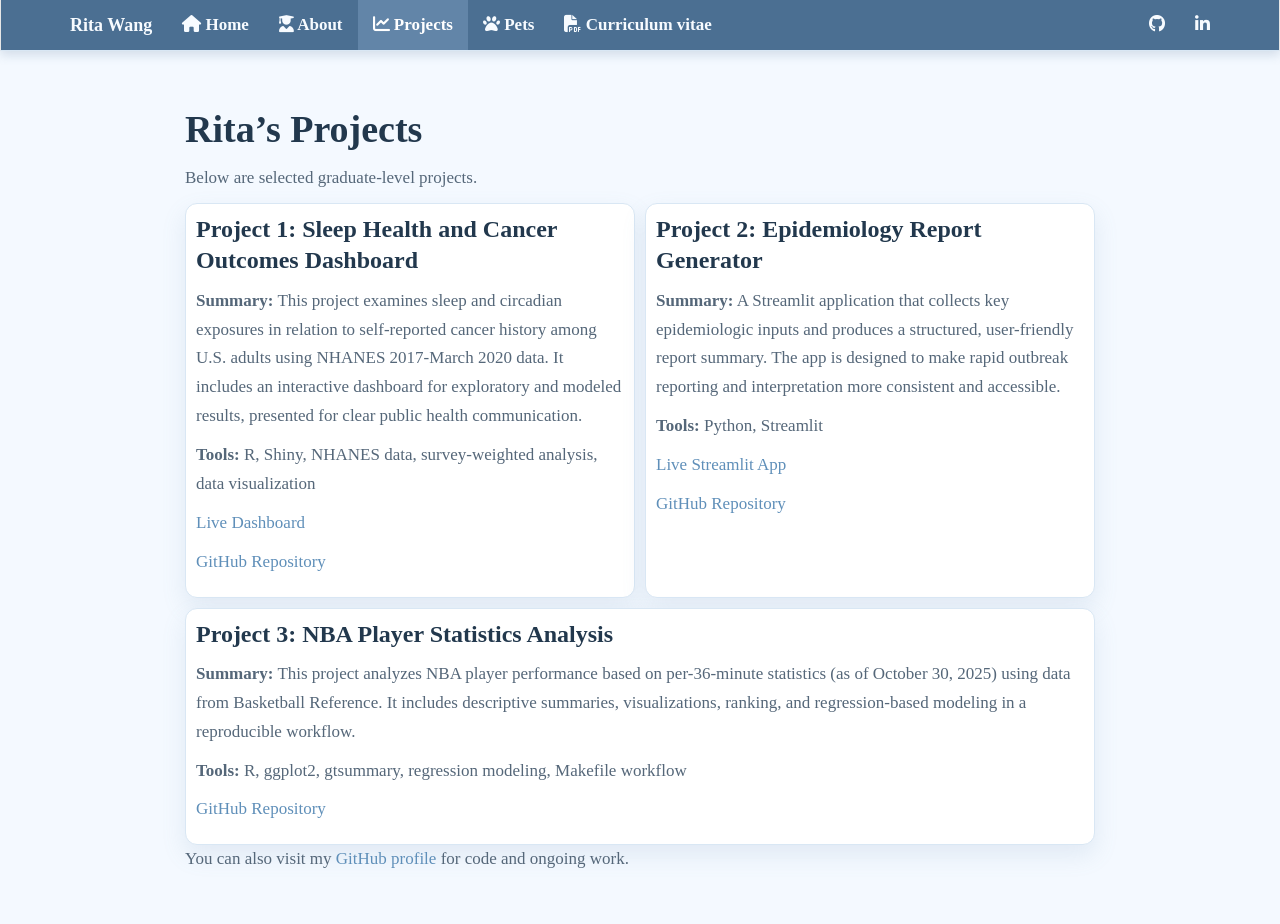
==== commit 6f56adf1: "everything" ====
--- a/docs/projects.html
+++ b/docs/projects.html
@@ -319,8 +319,8 @@
 <strong>Summary:</strong> This project examines sleep and circadian
 exposures in relation to self-reported cancer history among U.S. adults
 using NHANES 2017-March 2020 data. It includes an interactive dashboard
-for exploratory and modeled results, plus a formal thesis-style written
-poster for research communication.
+for exploratory and modeled results, presented for clear public health
+communication.
 </p>
 <p>
 <strong>Tools:</strong> R, Shiny, NHANES data, survey-weighted analysis,
@@ -333,9 +333,6 @@
 <p>
 <a href="https://github.com/ritawkward/data555-thesis-shiny-dashboard" target="_blank">GitHub
 Repository</a>
-</p>
-<p>
-<a href="files/poster.pdf" target="_blank">Thesis Poster (PDF)</a>
 </p>
 </div>
 <div class="project-card">
